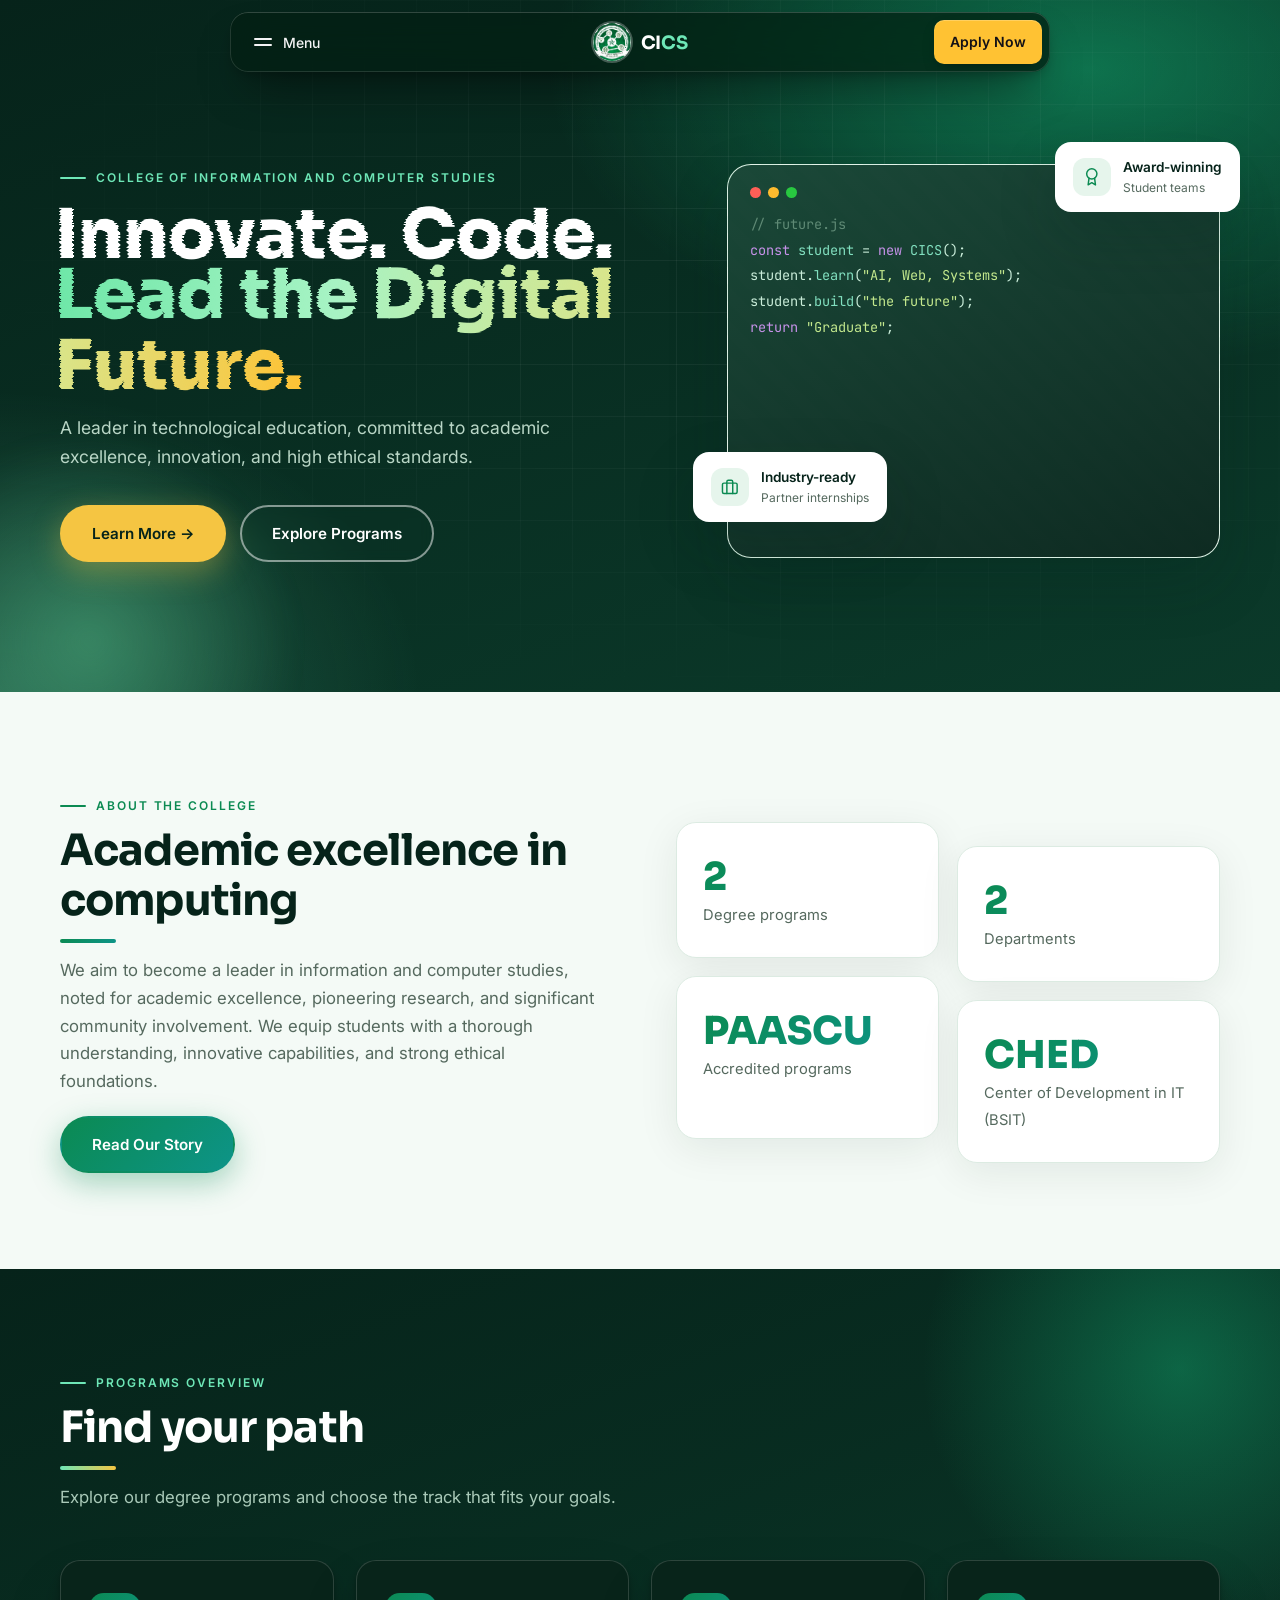
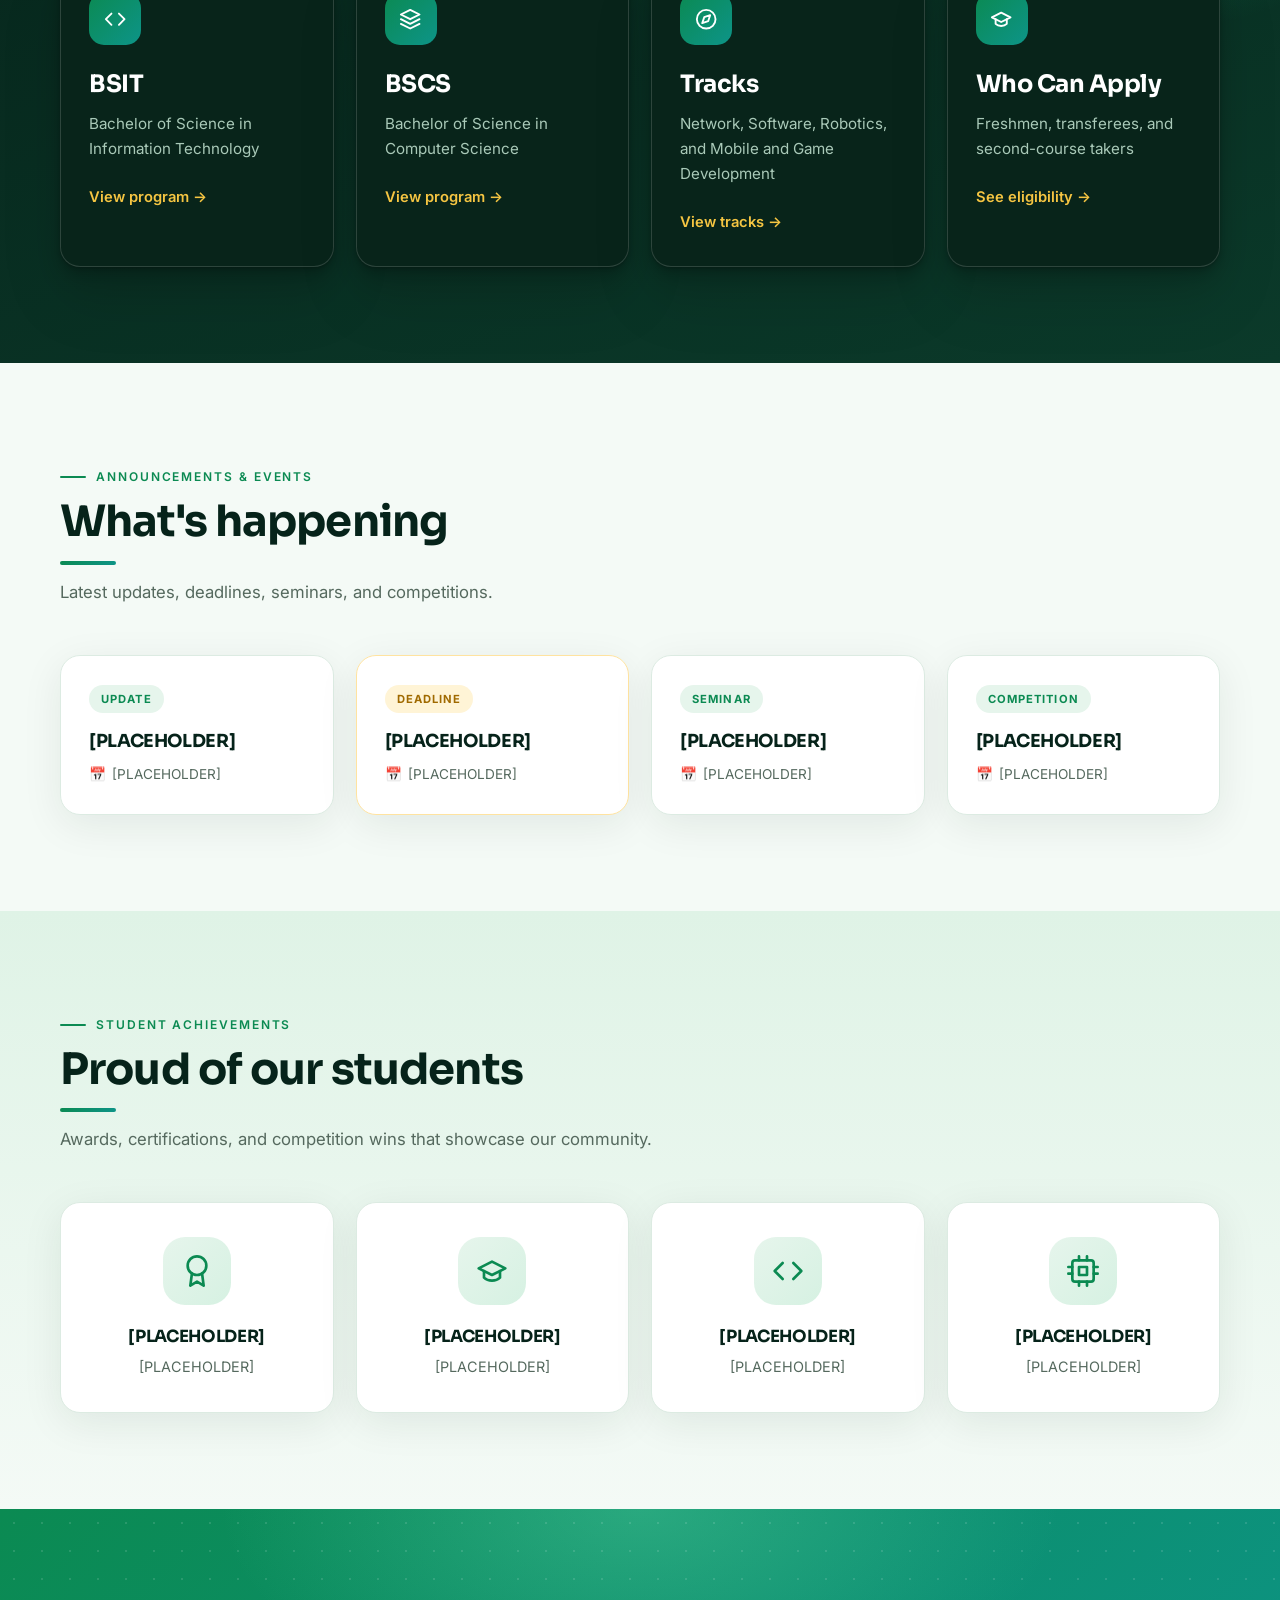
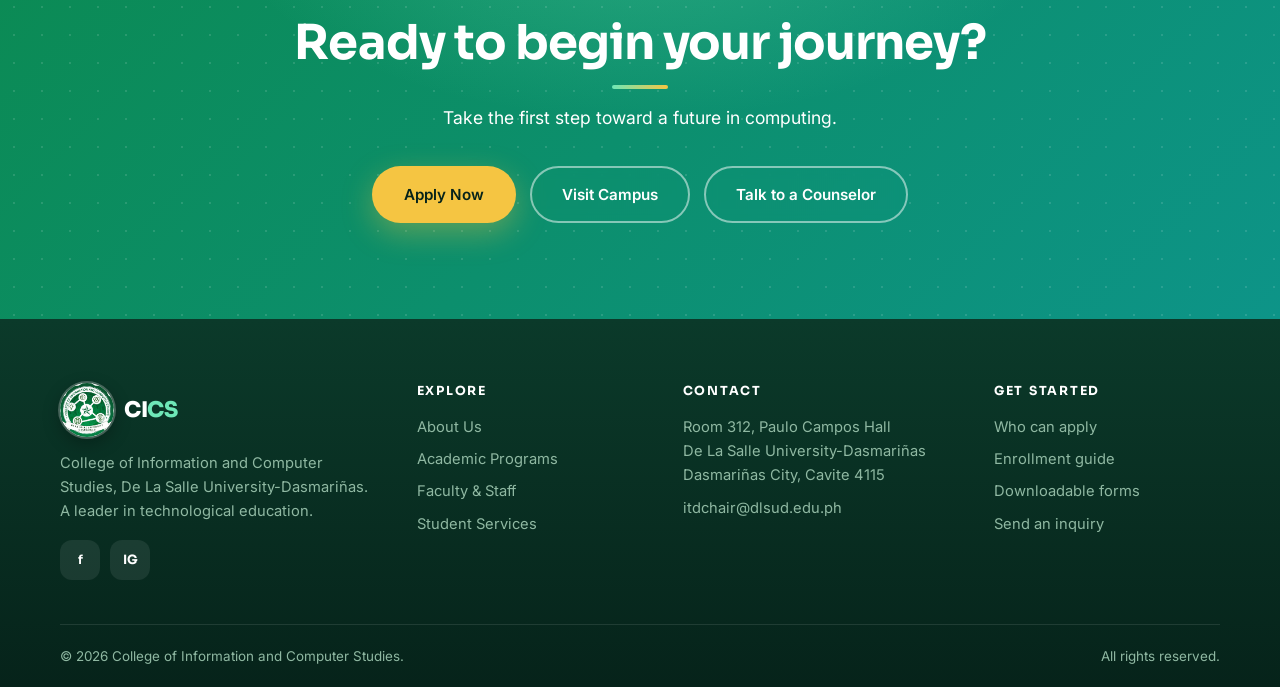
==== index.html @ 87035430 "Apply FuzzyText to Home hero headline" ====
<!DOCTYPE html>
<html lang="en">
<head>
  <meta charset="UTF-8">
  <meta name="viewport" content="width=device-width, initial-scale=1">
  <title>College of Information and Computer Studies</title>
  <link rel="stylesheet" href="styles.css">
  <link rel="stylesheet" href="polish.css">
  <link rel="icon" href="photos/logo.jpg">
  <link rel="stylesheet" href="border-glow.css">
  <link rel="stylesheet" href="cardnav.css">
</head>
<body>

<header class="cn-host">
  <div data-cardnav></div>
</header>

<!-- 1. College Banner -->
<section class="hero">
  <div class="container hero-grid">
    <div>
      <span class="eyebrow">College of Information and Computer Studies</span>
      <h1 class="fz-title" aria-label="Innovate. Code. Lead the Digital Future.">
        <span class="fz-line" id="fz1">Innovate. Code.</span>
        <span class="fz-line" id="fz2">Lead the Digital</span>
        <span class="fz-line" id="fz3">Future.</span>
      </h1>
      <p>A leader in technological education, committed to academic excellence, innovation, and high ethical standards.</p>
      <div class="hero-actions"><a href="#about" class="btn btn-primary">Learn More →</a><a href="programs.html" class="btn btn-outline">Explore Programs</a></div>
    </div>
    <div class="hero-visual">
      <div class="hero-img" role="img" aria-label="Featured college image">
        <div class="code-window">
          <div class="dots"><b></b><b></b><b></b></div>
          <div><span class="c">// future.js</span></div>
          <div><span class="k">const</span> <span class="f">student</span> = <span class="k">new</span> <span class="f">CICS</span>();</div>
          <div>student.<span class="f">learn</span>(<span class="s">"AI, Web, Systems"</span>);</div>
          <div>student.<span class="f">build</span>(<span class="s">"the future"</span>);</div>
          <div><span class="k">return</span> <span class="s">"Graduate"</span>;</div>
        </div>
      </div>
      <div class="float b"><div class="ic"><svg class="i" viewBox="0 0 24 24" aria-hidden="true"><circle cx="12" cy="8" r="7"/><polyline points="8.21 13.89 7 23 12 20 17 23 15.79 13.88"/></svg></div><div>Award-winning<small>Student teams</small></div></div>
      <div class="float a"><div class="ic"><svg class="i" viewBox="0 0 24 24" aria-hidden="true"><rect x="2" y="7" width="20" height="14" rx="2"/><path d="M16 21V5a2 2 0 0 0-2-2h-4a2 2 0 0 0-2 2v16"/></svg></div><div>Industry-ready<small>Partner internships</small></div></div>
    </div>
  </div>
</section>

<!-- 2. About the College -->
<section id="about">
  <div class="container about-grid">
    <div>
      <span class="eyebrow">About the College</span>
      <h2>Academic excellence in computing</h2>
      <p class="lead" style="margin-bottom:20px">We aim to become a leader in information and computer studies, noted for academic excellence, pioneering research, and significant community involvement. We equip students with a thorough understanding, innovative capabilities, and strong ethical foundations.</p>
      <a href="about.html" class="btn btn-blue">Read Our Story</a>
    </div>
    <div class="stats">
      <div class="stat"><b>2</b><span>Degree programs</span></div>
      <div class="stat"><b>2</b><span>Departments</span></div>
      <div class="stat"><b>PAASCU</b><span>Accredited programs</span></div>
      <div class="stat"><b>CHED</b><span>Center of Development in IT (BSIT)</span></div>
    </div>
  </div>
</section>

<!-- 3. Programs Overview -->
<section class="programs">
  <div class="container">
    <span class="eyebrow">Programs Overview</span>
    <h2>Find your path</h2>
    <p class="lead">Explore our degree programs and choose the track that fits your goals.</p>
    <div class="prog-grid">
      <div class="prog-card" data-border-glow data-border-glow-options='{"glowColor":"145 75 62","backgroundColor":"#08241a","borderRadius":20,"glowRadius":30,"glowIntensity":1,"coneSpread":25,"colors":["#1fb26b","#6ee7a8","#ffc233"]}'><a class="prog" href="programs.html#bsit"><div class="ic"><svg class="i" viewBox="0 0 24 24" aria-hidden="true"><polyline points="16 18 22 12 16 6"/><polyline points="8 6 2 12 8 18"/></svg></div><h3>BSIT</h3><p>Bachelor of Science in Information Technology</p><span class="more">View program →</span></a></div>
      <div class="prog-card" data-border-glow data-border-glow-options='{"glowColor":"145 75 62","backgroundColor":"#08241a","borderRadius":20,"glowRadius":30,"glowIntensity":1,"coneSpread":25,"colors":["#1fb26b","#6ee7a8","#ffc233"]}'><a class="prog" href="programs.html#bscs"><div class="ic"><svg class="i" viewBox="0 0 24 24" aria-hidden="true"><polygon points="12 2 2 7 12 12 22 7 12 2"/><polyline points="2 17 12 22 22 17"/><polyline points="2 12 12 17 22 12"/></svg></div><h3>BSCS</h3><p>Bachelor of Science in Computer Science</p><span class="more">View program →</span></a></div>
      <div class="prog-card" data-border-glow data-border-glow-options='{"glowColor":"145 75 62","backgroundColor":"#08241a","borderRadius":20,"glowRadius":30,"glowIntensity":1,"coneSpread":25,"colors":["#1fb26b","#6ee7a8","#ffc233"]}'><a class="prog" href="programs.html#tracks"><div class="ic"><svg class="i" viewBox="0 0 24 24" aria-hidden="true"><circle cx="12" cy="12" r="10"/><polygon points="16.24 7.76 14.12 14.12 7.76 16.24 9.88 9.88 16.24 7.76"/></svg></div><h3>Tracks</h3><p>Network, Software, Robotics, and Mobile and Game Development</p><span class="more">View tracks →</span></a></div>
      <div class="prog-card" data-border-glow data-border-glow-options='{"glowColor":"145 75 62","backgroundColor":"#08241a","borderRadius":20,"glowRadius":30,"glowIntensity":1,"coneSpread":25,"colors":["#1fb26b","#6ee7a8","#ffc233"]}'><a class="prog" href="programs.html#eligibility"><div class="ic"><svg class="i" viewBox="0 0 24 24" aria-hidden="true"><path d="M22 10 12 5 2 10l10 5 10-5z"/><path d="M6 12v5c3 3 9 3 12 0v-5"/></svg></div><h3>Who Can Apply</h3><p>Freshmen, transferees, and second-course takers</p><span class="more">See eligibility →</span></a></div>
    </div>
  </div>
</section>

<!-- 4. Announcements & Events -->
<section>
  <div class="container">
    <span class="eyebrow">Announcements &amp; Events</span>
    <h2>What's happening</h2>
    <p class="lead">Latest updates, deadlines, seminars, and competitions.</p>
    <div class="ann-grid">
      <article class="card"><span class="tag">Update</span><h3>[PLACEHOLDER]</h3><time>[PLACEHOLDER]</time></article>
      <article class="card deadline"><span class="tag">Deadline</span><h3>[PLACEHOLDER]</h3><time>[PLACEHOLDER]</time></article>
      <article class="card"><span class="tag">Seminar</span><h3>[PLACEHOLDER]</h3><time>[PLACEHOLDER]</time></article>
      <article class="card"><span class="tag">Competition</span><h3>[PLACEHOLDER]</h3><time>[PLACEHOLDER]</time></article>
    </div>
  </div>
</section>

<!-- 5. Student Achievements -->
<section class="ach">
  <div class="container">
    <span class="eyebrow">Student Achievements</span>
    <h2>Proud of our students</h2>
    <p class="lead">Awards, certifications, and competition wins that showcase our community.</p>
    <div class="ach-grid">
      <div class="ach-item"><div class="icon"><svg class="i" viewBox="0 0 24 24" aria-hidden="true"><circle cx="12" cy="8" r="7"/><polyline points="8.21 13.89 7 23 12 20 17 23 15.79 13.88"/></svg></div><h3>[PLACEHOLDER]</h3><p>[PLACEHOLDER]</p></div>
      <div class="ach-item"><div class="icon"><svg class="i" viewBox="0 0 24 24" aria-hidden="true"><path d="M22 10 12 5 2 10l10 5 10-5z"/><path d="M6 12v5c3 3 9 3 12 0v-5"/></svg></div><h3>[PLACEHOLDER]</h3><p>[PLACEHOLDER]</p></div>
      <div class="ach-item"><div class="icon"><svg class="i" viewBox="0 0 24 24" aria-hidden="true"><polyline points="16 18 22 12 16 6"/><polyline points="8 6 2 12 8 18"/></svg></div><h3>[PLACEHOLDER]</h3><p>[PLACEHOLDER]</p></div>
      <div class="ach-item"><div class="icon"><svg class="i" viewBox="0 0 24 24" aria-hidden="true"><rect x="4" y="4" width="16" height="16" rx="2"/><rect x="9" y="9" width="6" height="6"/><path d="M9 1v3M15 1v3M9 20v3M15 20v3M20 9h3M20 14h3M1 9h3M1 14h3"/></svg></div><h3>[PLACEHOLDER]</h3><p>[PLACEHOLDER]</p></div>
    </div>
  </div>
</section>

<!-- 6. Call-to-Action -->
<section class="cta">
  <div class="container">
    <h2>Ready to begin your journey?</h2>
    <p>Take the first step toward a future in computing.</p>
    <div class="cta-btns">
      <a href="#" class="btn btn-primary">Apply Now</a>
      <a href="contact.html#map" class="btn btn-outline">Visit Campus</a>
      <a href="contact.html#inquiry" class="btn btn-outline">Talk to a Counselor</a>
    </div>
  </div>
</section>

<footer class="foot">
  <div class="container">
    <div class="foot-grid">
      <div>
        <a href="index.html" class="logo"><i class="logo-mark"><img src="photos/logo.jpg" alt="CICS seal, De La Salle University-Dasmariñas"></i><div>CI<span>CS</span></div></a>
        <p>College of Information and Computer Studies, De La Salle University-Dasmariñas. A leader in technological education.</p>
        <div class="foot-social">
          <a href="https://www.facebook.com/DLSUD.CICSSG" target="_blank" rel="noopener" aria-label="Facebook">f</a>
          <a href="https://www.instagram.com/dlsud.cicssg/" target="_blank" rel="noopener" aria-label="Instagram">IG</a>
        </div>
      </div>
      <div>
        <h4>Explore</h4>
        <ul>
          <li><a href="about.html">About Us</a></li>
          <li><a href="programs.html">Academic Programs</a></li>
          <li><a href="faculty.html">Faculty &amp; Staff</a></li>
          <li><a href="services.html">Student Services</a></li>
        </ul>
      </div>
      <div>
        <h4>Contact</h4>
        <ul>
          <li>Room 312, Paulo Campos Hall<br>De La Salle University-Dasmariñas<br>Dasmariñas City, Cavite 4115</li>
          <li><a href="mailto:itdchair@dlsud.edu.ph">itdchair@dlsud.edu.ph</a></li>
        </ul>
      </div>
      <div>
        <h4>Get started</h4>
        <ul>
          <li><a href="programs.html#eligibility">Who can apply</a></li>
          <li><a href="services.html#enrollment">Enrollment guide</a></li>
          <li><a href="services.html#forms">Downloadable forms</a></li>
          <li><a href="contact.html#inquiry">Send an inquiry</a></li>
        </ul>
      </div>
    </div>
    <div class="foot-bottom"><span>© 2026 College of Information and Computer Studies.</span><span>All rights reserved.</span></div>
  </div>
</footer>

<script>
const els=document.querySelectorAll('section .container > *, .stat, .prog, .card, .ach-item');
els.forEach(e=>{if(!e.closest('.hero'))e.classList.add('reveal')});
const io=new IntersectionObserver(es=>es.forEach(e=>{if(e.isIntersecting){e.target.classList.add('in');io.unobserve(e.target)}}),{threshold:.12});
document.querySelectorAll('.reveal').forEach(e=>io.observe(e));
</script>
<script src="fuzzy-text.js"></script>
<script>
  // Hero headline: one FuzzyText canvas per line, so each line can have its own colors.
  (function () {
    var base = {
      fontSize: 'clamp(2.5rem, 5.4vw, 4.3rem)', fontWeight: 800, fontFamily: 'Sora, sans-serif',
      fuzzRange: 16, baseIntensity: 0.15, hoverIntensity: 0.5, direction: 'horizontal',
      sliceSize: 1, fps: 60, trigger: 'hover', intro: true, introDuration: 1400
    };
    FuzzyText(document.getElementById('fz1'), 'Innovate. Code.', Object.assign({}, base, { color: '#ffffff' }));
    FuzzyText(document.getElementById('fz2'), 'Lead the Digital', Object.assign({}, base, { gradient: ['#6ee7a8', '#a7f3c4', '#d9e58a'] }));
    FuzzyText(document.getElementById('fz3'), 'Future.', Object.assign({}, base, { gradient: ['#d9e58a', '#ffc233'] }));
  })();
</script>
<script src="border-glow.js"></script>
<script src="cardnav.js"></script>
<script src="polish.js"></script>
</body>
</html>
---- styles.css ----
@import url("https://fonts.googleapis.com/css2?family=Sora:wght@500;600;700;800&family=Inter:wght@400;500;600&family=JetBrains+Mono:wght@400;500&display=swap");

:root {
  --navy: #06231a;
  --navy-2: #0b3a2a;
  --blue: #0b8a52;      /* primary green (kept variable names so page CSS still works) */
  --violet: #0d9488;    /* teal-green for gradients */
  --cyan: #6ee7b7;      /* mint accent */
  --gold: #f5c542;      /* Lasallian gold accent */
  --bg: #f4faf6;
  --card: #ffffff;
  --text: #12261c;
  --muted: #55695e;
  --line: #dcebe2;
  --tint: #e6f5ec;
  --tint-2: #f0f9f3;
  --radius: 20px;
  --shadow: 0 10px 40px rgba(6, 35, 26, .08);
  --shadow-lg: 0 24px 60px rgba(6, 35, 26, .18);
  --grad: linear-gradient(135deg, var(--blue), var(--violet));
}
* { box-sizing: border-box; margin: 0; padding: 0; }
html { scroll-behavior: smooth; scroll-padding-top: 130px; }
body { font-family: "Inter", system-ui, sans-serif; color: var(--text); background: var(--bg); line-height: 1.65; -webkit-font-smoothing: antialiased; }
h1, h2, h3, .logo { font-family: "Sora", sans-serif; letter-spacing: -.02em; }
a { color: inherit; text-decoration: none; }
img { max-width: 100%; display: block; }
.container { width: min(1160px, 100% - 40px); margin-inline: auto; }
section { padding: 96px 0; position: relative; }
::selection { background: var(--cyan); color: var(--navy); }

.eyebrow { display: inline-flex; align-items: center; gap: 10px; text-transform: uppercase; letter-spacing: .16em; font-size: .75rem; font-weight: 600; color: var(--blue); }
.eyebrow::before { content: ""; width: 26px; height: 2px; background: currentColor; border-radius: 2px; }
h2 { font-size: clamp(1.9rem, 3.4vw, 2.7rem); line-height: 1.15; color: var(--navy); margin: 10px 0 14px; }
.lead { color: var(--muted); max-width: 640px; font-size: 1.05rem; margin-bottom: 48px; }

/* Buttons */
.btn { display: inline-flex; align-items: center; gap: 8px; padding: 14px 30px; border-radius: 999px; font-weight: 600; font-size: .95rem; border: 2px solid transparent; transition: transform .2s, box-shadow .2s, background .2s; cursor: pointer; font-family: inherit; }
.btn:hover { transform: translateY(-3px); }
.btn-primary { background: var(--gold); color: var(--navy); box-shadow: 0 10px 30px rgba(245, 197, 66, .35); }
.btn-primary:hover { box-shadow: 0 14px 36px rgba(245, 197, 66, .55); }
.btn-outline { border-color: rgba(255,255,255,.5); color: #fff; backdrop-filter: blur(6px); }
.btn-outline:hover { background: rgba(255,255,255,.14); border-color: #fff; }
.btn-blue { background: var(--grad); color: #fff; box-shadow: 0 10px 30px rgba(11, 138, 82, .35); }

/* Header */
header { position: sticky; top: 0; z-index: 50; background: rgba(6, 35, 26, .78); backdrop-filter: blur(14px); border-bottom: 1px solid rgba(255,255,255,.08); color: #fff; transition: background .3s, box-shadow .3s; }
header.stuck { background: rgba(6, 35, 26, .95); box-shadow: 0 8px 30px rgba(0,0,0,.25); }
.nav { display: flex; align-items: center; justify-content: space-between; height: 72px; }
.logo { font-weight: 800; font-size: 1.35rem; display: flex; align-items: center; gap: 10px; }
.logo i { width: 34px; height: 34px; border-radius: 10px; background: var(--grad); display: grid; place-items: center; font-style: normal; font-size: .95rem; transition: transform .4s; }
.logo:hover i { transform: rotate(180deg); }
.logo span { color: var(--cyan); }
nav ul { display: flex; gap: 6px; list-style: none; }
nav a { font-size: .9rem; font-weight: 500; padding: 8px 14px; border-radius: 999px; color: #c6e6d3; transition: .2s; }
nav a:hover { color: #fff; background: rgba(255,255,255,.1); }
nav a.active { color: #fff; background: rgba(255,255,255,.16); }
.menu-btn { display: none; background: none; border: 0; color: #fff; font-size: 1.6rem; cursor: pointer; }

/* Scroll progress + back to top + toast */
#progress { position: fixed; top: 0; left: 0; right: 0; height: 3px; z-index: 100; background: linear-gradient(90deg, var(--cyan), var(--gold)); transform-origin: left; transform: scaleX(0); }
#toTop { position: fixed; right: 22px; bottom: 22px; z-index: 60; width: 48px; height: 48px; border-radius: 50%; border: 0; background: var(--grad); color: #fff; font-size: 1.2rem; cursor: pointer; box-shadow: var(--shadow-lg); opacity: 0; transform: translateY(20px); pointer-events: none; transition: .3s; }
#toTop.show { opacity: 1; transform: none; pointer-events: auto; }
#toTop:hover { transform: translateY(-4px); }
#toast { position: fixed; left: 50%; bottom: 30px; z-index: 120; transform: translate(-50%, 30px); background: var(--navy); color: #fff; padding: 12px 22px; border-radius: 999px; font-size: .9rem; opacity: 0; transition: .3s; pointer-events: none; box-shadow: var(--shadow-lg); }
#toast.show { opacity: 1; transform: translate(-50%, 0); }

/* Canvas background in heroes */
canvas.fx { position: absolute; inset: 0; width: 100%; height: 100%; pointer-events: auto; z-index: 0; }
.hero > .container, .page-hero > .container { z-index: 1; }

/* Spotlight on cards (injected by script.js) */
.spot { position: absolute; inset: 0; border-radius: inherit; pointer-events: none; opacity: 0; transition: opacity .3s; background: radial-gradient(260px circle at var(--mx, 50%) var(--my, 50%), rgba(34, 197, 130, .18), transparent 70%); z-index: 0; }
.has-spot { position: relative; }
.has-spot:hover > .spot { opacity: 1; }

/* Hero */
.hero { background: radial-gradient(900px 500px at 85% 10%, rgba(20,184,122,.5), transparent 60%), radial-gradient(700px 500px at 0% 100%, rgba(110,231,183,.25), transparent 60%), linear-gradient(160deg, var(--navy), var(--navy-2)); color: #fff; padding: 120px 0 130px; overflow: hidden; }
.hero::before { content: ""; position: absolute; inset: 0; background-image: linear-gradient(rgba(255,255,255,.05) 1px, transparent 1px), linear-gradient(90deg, rgba(255,255,255,.05) 1px, transparent 1px); background-size: 52px 52px; mask-image: radial-gradient(ellipse at 60% 40%, #000 20%, transparent 75%); pointer-events: none; }
.hero-grid { position: relative; display: grid; grid-template-columns: 1.1fr .9fr; gap: 64px; align-items: center; }
.hero .eyebrow { color: var(--cyan); }
.hero h1 { font-size: clamp(2.4rem, 5vw, 4.1rem); line-height: 1.08; margin: 18px 0 22px; }
.hero h1 em { font-style: normal; background: linear-gradient(90deg, var(--cyan), #a7f3d0, var(--gold)); -webkit-background-clip: text; background-clip: text; color: transparent; }
.caret { display: inline-block; width: 4px; height: .9em; margin-left: 4px; background: var(--gold); vertical-align: -.08em; animation: blink 1s steps(2) infinite; }
@keyframes blink { 50% { opacity: 0; } }
.hero p { color: #b9d6c6; max-width: 520px; font-size: 1.1rem; margin-bottom: 34px; }
.hero-actions { display: flex; gap: 14px; flex-wrap: wrap; }

.hero-visual { position: relative; }
.hero-img { aspect-ratio: 4/3.2; border-radius: 24px; background: url("images/featured.jpg") center/cover, rgba(255,255,255,.06); border: 1px solid rgba(255,255,255,.18); box-shadow: var(--shadow-lg); overflow: hidden; position: relative; }
.code-window { position: absolute; inset: 0; padding: 22px; font: 400 .85rem/1.9 "JetBrains Mono", monospace; color: #c9ecd9; background: linear-gradient(160deg, rgba(11,58,42,.92), rgba(6,35,26,.96)); }
.hero-img.has-photo .code-window { display: none; }
.dots { display: flex; gap: 7px; margin-bottom: 14px; }
.dots b { width: 11px; height: 11px; border-radius: 50%; background: #ff5f57; }
.dots b:nth-child(2) { background: #febc2e; } .dots b:nth-child(3) { background: #28c840; }
.k { color: #c792ea; } .s { color: #c3e88d; } .f { color: #82e0c0; } .c { color: #5f8a75; }
.code-line { opacity: 0; animation: lineIn .5s forwards; }
@keyframes lineIn { to { opacity: 1; } }
.float { position: absolute; background: #fff; color: var(--navy); border-radius: 16px; padding: 14px 18px; box-shadow: var(--shadow-lg); display: flex; gap: 12px; align-items: center; font-size: .85rem; font-weight: 600; animation: bob 5s ease-in-out infinite; }
.float small { display: block; font-weight: 400; color: var(--muted); font-size: .75rem; }
.float .ic { width: 38px; height: 38px; border-radius: 12px; display: grid; place-items: center; background: var(--tint); font-size: 1.1rem; }
.float.a { left: -34px; bottom: 36px; }
.float.b { right: -20px; top: -22px; animation-delay: -2.5s; }
@keyframes bob { 50% { transform: translateY(-10px); } }

/* Marquee */
.marquee { background: var(--gold); color: var(--navy); overflow: hidden; padding: 14px 0; font: 700 .95rem "Sora", sans-serif; letter-spacing: .08em; text-transform: uppercase; white-space: nowrap; }
.marquee div { display: inline-flex; gap: 48px; animation: scroll 28s linear infinite; padding-left: 48px; }
.marquee:hover div { animation-play-state: paused; }
@keyframes scroll { to { transform: translateX(-50%); } }

/* About */
.about-grid { display: grid; grid-template-columns: 1fr 1fr; gap: 72px; align-items: center; }
.about-grid .lead { margin-bottom: 28px; }
.stats { display: grid; grid-template-columns: repeat(2, 1fr); gap: 18px; }
.stat { background: var(--card); padding: 30px 26px; border-radius: var(--radius); box-shadow: var(--shadow); border: 1px solid var(--line); transition: transform .25s; }
.stat:hover { transform: translateY(-6px); }
.stat:nth-child(even) { transform: translateY(24px); }
.stat:nth-child(even):hover { transform: translateY(18px); }
.stat b { display: block; font: 800 2.4rem "Sora", sans-serif; background: var(--grad); -webkit-background-clip: text; background-clip: text; color: transparent; }
.stat span { color: var(--muted); font-size: .92rem; }

/* Programs */
.programs { background: linear-gradient(160deg, var(--navy), var(--navy-2)); color: #fff; overflow: hidden; }
.programs::after { content: ""; position: absolute; width: 520px; height: 520px; right: -160px; top: -160px; background: radial-gradient(circle, rgba(20,184,122,.4), transparent 70%); pointer-events: none; }
.programs h2 { color: #fff; }
.programs .lead { color: #a9c9b8; }
.programs .eyebrow { color: var(--cyan); }
.prog-grid { position: relative; z-index: 1; display: grid; grid-template-columns: repeat(auto-fit, minmax(250px, 1fr)); gap: 22px; }
.prog { position: relative; background: rgba(255,255,255,.05); border: 1px solid rgba(255,255,255,.12); padding: 32px 28px; border-radius: var(--radius); backdrop-filter: blur(8px); transition: .3s; overflow: hidden; }
.prog::before { content: ""; position: absolute; inset: 0 0 auto 0; height: 3px; background: linear-gradient(90deg, var(--cyan), var(--gold)); transform: scaleX(0); transform-origin: left; transition: transform .35s; }
.prog:hover { background: rgba(255,255,255,.1); transform: translateY(-8px); border-color: rgba(255,255,255,.3); }
.prog:hover::before { transform: scaleX(1); }
.prog .ic { width: 52px; height: 52px; border-radius: 15px; background: var(--grad); display: grid; place-items: center; font-size: 1.4rem; margin-bottom: 20px; }
.prog h3 { font-size: 1.5rem; color: #fff; }
.prog p { color: #a9c9b8; margin: 6px 0 22px; font-size: .95rem; }
.prog .more { color: var(--gold); font-weight: 600; font-size: .92rem; }
.prog:hover .more { letter-spacing: .02em; }
.prog > *:not(.spot) { position: relative; z-index: 1; }

/* Tabs / filter chips (shared) */
.tab-list, .filters { display: flex; gap: 8px; flex-wrap: wrap; margin-bottom: 32px; }
.tab-list button, .filters button { font: 500 .9rem "Inter", sans-serif; padding: 10px 20px; border-radius: 999px; border: 1px solid var(--line); background: var(--card); color: var(--muted); cursor: pointer; transition: .2s; }
.tab-list button:hover, .filters button:hover { border-color: var(--blue); color: var(--blue); }
.tab-list button.on, .filters button.on { background: var(--grad); color: #fff; border-color: transparent; box-shadow: 0 8px 22px rgba(11,138,82,.3); }
.tab-panel { display: none; }
.tab-panel.on { display: block; animation: fadeUp .45s ease; }
@keyframes fadeUp { from { opacity: 0; transform: translateY(14px); } to { opacity: 1; transform: none; } }

/* Announcements */
.ann-grid { display: grid; grid-template-columns: repeat(auto-fit, minmax(255px, 1fr)); gap: 22px; }
.card { background: var(--card); border-radius: var(--radius); border: 1px solid var(--line); box-shadow: var(--shadow); padding: 28px; transition: .3s; position: relative; }
.card:hover { transform: translateY(-6px); box-shadow: var(--shadow-lg); }
.card.hide { display: none; }
.card .tag { display: inline-block; font-size: .7rem; font-weight: 700; text-transform: uppercase; letter-spacing: .1em; padding: 5px 12px; border-radius: 999px; background: var(--tint); color: var(--blue); }
.card h3 { margin: 16px 0 10px; color: var(--navy); font-size: 1.12rem; line-height: 1.35; }
.card time { font-size: .85rem; color: var(--muted); display: flex; align-items: center; gap: 6px; }
.card time::before { content: "📅"; font-size: .85rem; }
.card.deadline .tag { background: #fff4d6; color: #a06a00; }
.card.deadline { border-color: #ffe3a0; }

/* Achievements */
.ach { background: linear-gradient(180deg, #dff3e6, var(--bg)); }
.ach-grid { display: grid; grid-template-columns: repeat(auto-fit, minmax(235px, 1fr)); gap: 22px; }
.ach-item { background: var(--card); border-radius: var(--radius); padding: 34px 26px; text-align: center; box-shadow: var(--shadow); border: 1px solid var(--line); transition: .3s; }
.ach-item:hover { transform: translateY(-8px); }
.ach-item .icon { width: 68px; height: 68px; margin: 0 auto 18px; border-radius: 22px; background: linear-gradient(135deg, var(--tint), #d6f1e2); display: grid; place-items: center; font-size: 2rem; transition: transform .3s; }
.ach-item:hover .icon { transform: rotate(-8deg) scale(1.1); }
.ach-item h3 { color: var(--navy); font-size: 1.05rem; }
.ach-item p { color: var(--muted); font-size: .9rem; margin-top: 4px; }

/* CTA */
.cta { text-align: center; color: #fff; background: radial-gradient(600px 300px at 50% 0%, rgba(110,231,183,.3), transparent 70%), var(--grad); overflow: hidden; }
.cta::before { content: ""; position: absolute; inset: 0; background-image: radial-gradient(rgba(255,255,255,.12) 1.5px, transparent 1.5px); background-size: 28px 28px; }
.cta .container { position: relative; }
.cta h2 { color: #fff; font-size: clamp(2rem, 4vw, 3rem); }
.cta p { opacity: .9; margin-bottom: 34px; font-size: 1.1rem; }
.cta-btns { display: flex; gap: 14px; justify-content: center; flex-wrap: wrap; }

footer { background: var(--navy); color: #8fb5a0; padding: 36px 0; font-size: .88rem; }
footer .container { display: flex; justify-content: space-between; flex-wrap: wrap; gap: 12px; }

/* Scroll reveal */
.reveal { opacity: 0; transform: translateY(28px); transition: opacity .7s ease, transform .7s ease; }
.reveal.in { opacity: 1; transform: none; }
.stat.reveal.in:nth-child(even) { transform: translateY(24px); }
@media (prefers-reduced-motion: reduce) { .reveal { opacity: 1; transform: none; transition: none; } .float, .marquee div, .caret { animation: none; } html { scroll-behavior: auto; } canvas.fx { display: none; } }

@media (max-width: 900px) {
  .hero-grid, .about-grid { grid-template-columns: 1fr; gap: 48px; }
  .hero { padding: 72px 0 90px; }
  section { padding: 68px 0; }
  .float.a { left: 8px; } .float.b { right: 8px; }
  .stat:nth-child(even), .stat.reveal.in:nth-child(even) { transform: none; }
  .menu-btn { display: block; }
  nav { position: absolute; top: 72px; left: 0; right: 0; background: var(--navy); display: none; padding: 12px 20px 20px; border-bottom: 1px solid rgba(255,255,255,.1); }
  nav.open { display: block; }
  nav ul { flex-direction: column; }
  nav a { display: block; padding: 12px 14px; }
  footer .container { justify-content: center; text-align: center; }
}
---- polish.css ----
/* Shared UI polish. Loaded last on every page. */
::selection { background: var(--blue); color: #fff; }
html { scrollbar-color: var(--blue) var(--bg); scrollbar-width: thin; }
body { animation: pagein .5s ease both; }
@keyframes pagein { from { opacity: 0; } to { opacity: 1; } }

:focus-visible { outline: 3px solid var(--cyan); outline-offset: 3px; border-radius: 8px; }
.btn:focus-visible, .filters button:focus-visible { outline-offset: 4px; }

/* Scroll progress bar */
.progress { position: fixed; top: 0; left: 0; height: 3px; width: 0; z-index: 100; background: linear-gradient(90deg, var(--cyan), var(--violet), var(--gold)); box-shadow: 0 0 12px rgba(11,107,58,.7); transition: width .1s linear; }

/* Header gets a shadow and tighter height after scrolling */
header { transition: background .3s, box-shadow .3s; }
header.scrolled { background: rgba(4,23,15,.94); box-shadow: 0 10px 30px rgba(4,23,15,.35); }
nav a { position: relative; }
nav a.active::after { content: ""; position: absolute; left: 50%; bottom: 2px; width: 18px; height: 3px; transform: translateX(-50%); border-radius: 3px; background: var(--gold); }

/* Back to top */
.to-top { position: fixed; right: 22px; bottom: 22px; width: 48px; height: 48px; border: 0; border-radius: 50%; background: var(--grad); color: #fff; font-size: 1.2rem; cursor: pointer; z-index: 60; box-shadow: 0 12px 30px rgba(15,157,88,.45); opacity: 0; transform: translateY(20px); pointer-events: none; transition: .3s; }
.to-top.show { opacity: 1; transform: none; pointer-events: auto; }
.to-top:hover { transform: translateY(-4px); }

/* Animated glow blobs behind heroes */
.hero::after, .page-hero::after { content: ""; position: absolute; width: 420px; height: 420px; left: -120px; bottom: -160px; border-radius: 50%; background: radial-gradient(circle, rgba(110,231,168,.35), transparent 70%); filter: blur(10px); animation: drift 14s ease-in-out infinite alternate; pointer-events: none; }
@keyframes drift { to { transform: translate(120px, -60px) scale(1.2); } }
.hero > .container, .page-hero > .container { z-index: 1; }

/* Section heading accent */
h2::after { content: ""; display: block; width: 56px; height: 4px; margin-top: 14px; border-radius: 4px; background: var(--grad); }
.cta h2::after, .programs h2::after { background: linear-gradient(90deg, var(--cyan), var(--gold)); }
.cta h2::after { margin-inline: auto; }

/* Placeholder boxes: striped so they read as "image goes here" */
.photo, .hero-img, .fac .pic { background-image: repeating-linear-gradient(45deg, rgba(15,157,88,.07) 0 12px, transparent 12px 24px), linear-gradient(135deg, #d6efe0, #e0f1e6); }
.photo, .fac .pic { font-weight: 600; letter-spacing: .04em; }

/* Card hover: gradient border glow */
.card, .stat, .val, .mini, .info, .step, .club, .staff, .ach-item, .dl, .soc, .tl, .mv { position: relative; }
.card::after, .mini::after, .info::after, .club::after, .val::after, .ach-item::after { content: ""; position: absolute; inset: -1px; border-radius: inherit; padding: 1.5px; background: var(--grad); opacity: 0; transition: opacity .3s; pointer-events: none; -webkit-mask: linear-gradient(#000 0 0) content-box, linear-gradient(#000 0 0); -webkit-mask-composite: xor; mask-composite: exclude; }
.card:hover::after, .mini:hover::after, .info:hover::after, .club:hover::after, .val:hover::after, .ach-item:hover::after { opacity: 1; }

/* Buttons: shine sweep */
.btn { position: relative; overflow: hidden; }
.btn::after { content: ""; position: absolute; top: 0; left: -120%; width: 60%; height: 100%; background: linear-gradient(100deg, transparent, rgba(255,255,255,.45), transparent); transform: skewX(-20deg); transition: left .6s; }
.btn:hover::after { left: 140%; }

/* Subnav: soft shadow and active link */
.subnav { box-shadow: 0 6px 20px rgba(10,46,28,.05); }
.subnav a.on { background: var(--grad); color: #fff; }

/* Richer footer */
footer.foot { background: linear-gradient(180deg, var(--navy-2), var(--navy)); color: #8fb8a2; padding: 64px 0 0; font-size: .92rem; }
footer.foot .container { display: block; }
.foot-grid { display: grid; grid-template-columns: 1.4fr 1fr 1.2fr 1fr; gap: 40px; padding-bottom: 44px; }
.foot h4 { font: 700 .78rem "Sora", sans-serif; letter-spacing: .14em; text-transform: uppercase; color: #fff; margin-bottom: 16px; }
.foot p { max-width: 320px; }
.foot ul { list-style: none; }
.foot li { margin-bottom: 8px; }
.foot a:hover { color: var(--cyan); }
.foot .logo { color: #fff; margin-bottom: 14px; }
.foot-social { display: flex; gap: 10px; margin-top: 16px; }
.foot-social a { width: 40px; height: 40px; border-radius: 12px; background: rgba(255,255,255,.08); display: grid; place-items: center; font: 700 .8rem "Sora", sans-serif; color: #fff; transition: .25s; }
.foot-social a:hover { background: var(--grad); color: #fff; transform: translateY(-3px); }
.foot-bottom { border-top: 1px solid rgba(255,255,255,.1); padding: 20px 0; display: flex; justify-content: space-between; flex-wrap: wrap; gap: 10px; font-size: .84rem; }

@media (max-width: 900px) {
  .foot-grid { grid-template-columns: 1fr 1fr; }
  .to-top { right: 14px; bottom: 14px; }
}
@media (max-width: 560px) { .foot-grid { grid-template-columns: 1fr; } }
@media (prefers-reduced-motion: reduce) { body { animation: none; } .hero::after, .page-hero::after { animation: none; } .btn::after { display: none; } }

/* Logo seal */
.logo i.logo-mark { width: 46px; height: 46px; border-radius: 50%; background: #fff; overflow: hidden; padding: 0; box-shadow: 0 0 0 2px rgba(255,255,255,.25), 0 6px 18px rgba(0,0,0,.3); transition: transform .3s; }
.logo i.logo-mark img { width: 100%; height: 100%; object-fit: cover; transform: scale(1.38); }
.logo:hover i.logo-mark { transform: rotate(-6deg) scale(1.06); }
.foot .logo i.logo-mark { width: 54px; height: 54px; }

/* Line icons (replace emojis) */
svg.i { width: 1em; height: 1em; fill: none; stroke: currentColor; stroke-width: 2; stroke-linecap: round; stroke-linejoin: round; flex: none; }
.ic, .icon, .club .top { color: #fff; }
.val .ic, .mini .ic, .ach-item .icon, .acc summary .ic, .float .ic { color: var(--blue); }
.ach-item .icon svg.i { width: 1em; height: 1em; }

/* Hero headline built from FuzzyText canvases. The canvas has transparent padding
   (fuzzRange + 20 + inset) around the text, so pull it back to keep the text aligned. */
.hero h1.fz-title { margin: 18px 0 22px; }
.fz-line { display: block; margin: 0 0 4px -41px; width: max-content; max-width: none; }
.fz-line canvas { display: block; max-width: none !important; }
@media (max-width: 900px) { .fz-line { margin-left: -41px; } }
---- border-glow.css ----
/* BorderGlow (React Bits), vanilla port. Component CSS is unchanged from the original. */
.border-glow-card {
  --edge-proximity: 0;
  --cursor-angle: 45deg;
  --edge-sensitivity: 30;
  --color-sensitivity: calc(var(--edge-sensitivity) + 20);
  --border-radius: 28px;
  --glow-padding: 40px;
  --cone-spread: 25;

  position: relative;
  border-radius: var(--border-radius);
  isolation: isolate;
  transform: translate3d(0, 0, 0.01px);
  display: grid;
  border: 1px solid rgb(255 255 255 / 15%);
  background: var(--card-bg, #120F17);
  overflow: visible;
  box-shadow:
    rgba(0, 0, 0, 0.1) 0px 1px 2px,
    rgba(0, 0, 0, 0.1) 0px 2px 4px,
    rgba(0, 0, 0, 0.1) 0px 4px 8px,
    rgba(0, 0, 0, 0.1) 0px 8px 16px,
    rgba(0, 0, 0, 0.1) 0px 16px 32px,
    rgba(0, 0, 0, 0.1) 0px 32px 64px;
}

.border-glow-card--light {
  border-color: rgb(24 24 27 / 12%);
  box-shadow:
    rgb(24 24 27 / 4%) 0 1px 2px,
    rgb(24 24 27 / 5%) 0 8px 24px;
}

.border-glow-card--light::after,
.border-glow-card--light > .edge-light {
  mix-blend-mode: normal;
}

.border-glow-card::before,
.border-glow-card::after,
.border-glow-card > .edge-light {
  content: "";
  position: absolute;
  inset: 0;
  border-radius: inherit;
  transition: opacity 0.25s ease-out;
  z-index: -1;
}

.border-glow-card:not(:hover):not(.sweep-active)::before,
.border-glow-card:not(:hover):not(.sweep-active)::after,
.border-glow-card:not(:hover):not(.sweep-active) > .edge-light {
  opacity: 0;
  transition: opacity 0.75s ease-in-out;
}

/* colored mesh-gradient border */
.border-glow-card::before {
  border: 1px solid transparent;
  background:
    linear-gradient(var(--card-bg, #120F17) 0 100%) padding-box,
    linear-gradient(rgb(255 255 255 / 0%) 0% 100%) border-box,
    var(--gradient-one, radial-gradient(at 80% 55%, hsla(268, 100%, 76%, 1) 0px, transparent 50%)) border-box,
    var(--gradient-two, radial-gradient(at 69% 34%, hsla(349, 100%, 74%, 1) 0px, transparent 50%)) border-box,
    var(--gradient-three, radial-gradient(at 8% 6%, hsla(136, 100%, 78%, 1) 0px, transparent 50%)) border-box,
    var(--gradient-four, radial-gradient(at 41% 38%, hsla(192, 100%, 64%, 1) 0px, transparent 50%)) border-box,
    var(--gradient-five, radial-gradient(at 86% 85%, hsla(186, 100%, 74%, 1) 0px, transparent 50%)) border-box,
    var(--gradient-six, radial-gradient(at 82% 18%, hsla(52, 100%, 65%, 1) 0px, transparent 50%)) border-box,
    var(--gradient-seven, radial-gradient(at 51% 4%, hsla(12, 100%, 72%, 1) 0px, transparent 50%)) border-box,
    var(--gradient-base, linear-gradient(#c299ff 0 100%)) border-box;

  opacity: calc((var(--edge-proximity) - var(--color-sensitivity)) / (100 - var(--color-sensitivity)));

  mask-image:
    conic-gradient(
      from var(--cursor-angle) at center,
      black calc(var(--cone-spread) * 1%),
      transparent calc((var(--cone-spread) + 15) * 1%),
      transparent calc((100 - var(--cone-spread) - 15) * 1%),
      black calc((100 - var(--cone-spread)) * 1%)
    );
}

/* colored mesh-gradient background fill near edges */
.border-glow-card::after {
  border: 1px solid transparent;
  background:
    var(--gradient-one, radial-gradient(at 80% 55%, hsla(268, 100%, 76%, 1) 0px, transparent 50%)) padding-box,
    var(--gradient-two, radial-gradient(at 69% 34%, hsla(349, 100%, 74%, 1) 0px, transparent 50%)) padding-box,
    var(--gradient-three, radial-gradient(at 8% 6%, hsla(136, 100%, 78%, 1) 0px, transparent 50%)) padding-box,
    var(--gradient-four, radial-gradient(at 41% 38%, hsla(192, 100%, 64%, 1) 0px, transparent 50%)) padding-box,
    var(--gradient-five, radial-gradient(at 86% 85%, hsla(186, 100%, 74%, 1) 0px, transparent 50%)) padding-box,
    var(--gradient-six, radial-gradient(at 82% 18%, hsla(52, 100%, 65%, 1) 0px, transparent 50%)) padding-box,
    var(--gradient-seven, radial-gradient(at 51% 4%, hsla(12, 100%, 72%, 1) 0px, transparent 50%)) padding-box,
    var(--gradient-base, linear-gradient(#c299ff 0 100%)) padding-box;

  mask-image:
    linear-gradient(to bottom, black, black),
    radial-gradient(ellipse at 50% 50%, black 40%, transparent 65%),
    radial-gradient(ellipse at 66% 66%, black 5%, transparent 40%),
    radial-gradient(ellipse at 33% 33%, black 5%, transparent 40%),
    radial-gradient(ellipse at 66% 33%, black 5%, transparent 40%),
    radial-gradient(ellipse at 33% 66%, black 5%, transparent 40%),
    conic-gradient(from var(--cursor-angle) at center, transparent 5%, black 15%, black 85%, transparent 95%);

  mask-composite: subtract, add, add, add, add, add;
  opacity: calc(var(--fill-opacity, 0.5) * (var(--edge-proximity) - var(--color-sensitivity)) / (100 - var(--color-sensitivity)));
  mix-blend-mode: soft-light;
}

/* outer glow layer */
.border-glow-card > .edge-light {
  inset: calc(var(--glow-padding) * -1);
  pointer-events: none;
  z-index: 1;

  mask-image:
    conic-gradient(
      from var(--cursor-angle) at center, black 2.5%, transparent 10%, transparent 90%, black 97.5%
    );

  opacity: calc((var(--edge-proximity) - var(--edge-sensitivity)) / (100 - var(--edge-sensitivity)));
  mix-blend-mode: plus-lighter;
}

.border-glow-card > .edge-light::before {
  content: "";
  position: absolute;
  inset: var(--glow-padding);
  border-radius: inherit;
  box-shadow:
    inset 0 0 0 1px var(--glow-color, hsl(40deg 80% 80% / 100%)),
    inset 0 0 1px 0 var(--glow-color-60, hsl(40deg 80% 80% / 60%)),
    inset 0 0 3px 0 var(--glow-color-50, hsl(40deg 80% 80% / 50%)),
    inset 0 0 6px 0 var(--glow-color-40, hsl(40deg 80% 80% / 40%)),
    inset 0 0 15px 0 var(--glow-color-30, hsl(40deg 80% 80% / 30%)),
    inset 0 0 25px 2px var(--glow-color-20, hsl(40deg 80% 80% / 20%)),
    inset 0 0 50px 2px var(--glow-color-10, hsl(40deg 80% 80% / 10%)),
    0 0 1px 0 var(--glow-color-60, hsl(40deg 80% 80% / 60%)),
    0 0 3px 0 var(--glow-color-50, hsl(40deg 80% 80% / 50%)),
    0 0 6px 0 var(--glow-color-40, hsl(40deg 80% 80% / 40%)),
    0 0 15px 0 var(--glow-color-30, hsl(40deg 80% 80% / 30%)),
    0 0 25px 2px var(--glow-color-20, hsl(40deg 80% 80% / 20%)),
    0 0 50px 2px var(--glow-color-10, hsl(40deg 80% 80% / 10%));
}

.border-glow-inner {
  display: flex;
  flex-direction: column;
  position: relative;
  overflow: auto;
  z-index: 1;
}

/* ---- Site integration: program cards (Home page) ---- */
.prog-card { height: 100%; }
.prog-card .border-glow-inner, .prog-card.border-glow-card > .border-glow-inner { height: 100%; overflow: visible; }
.prog-card .prog { flex: 1; background: transparent; border: 0; backdrop-filter: none; border-radius: inherit; overflow: visible; }
.prog-card .prog::before { display: none; }
.prog-card .prog:hover { background: rgba(255,255,255,.04); transform: none; }
---- cardnav.css ----
/* CardNav (React Bits), vanilla port. Component CSS is unchanged except where noted. */
.card-nav {
  position: relative;
  width: 100%;
  max-width: var(--cn-max);
  height: var(--cn-bar);
  margin: 0 auto;
  font-size: 14px;
  line-height: 1.4;
  -webkit-tap-highlight-color: transparent;
}

.card-nav__panel {
  position: absolute;
  top: 0;
  right: 0;
  left: 0;
  z-index: 10;
  height: var(--cn-bar);
  border-radius: var(--cn-radius);
  overflow: hidden;
  background: var(--cn-panel);
  box-shadow: var(--cn-shadow);
  -webkit-backdrop-filter: var(--cn-blur);
  backdrop-filter: var(--cn-blur);
}

.card-nav__rim {
  position: absolute;
  inset: 0;
  z-index: 3;
  border-radius: inherit;
  box-shadow: inset 0 0 0 1px var(--cn-edge), inset 0 1px 0 var(--cn-highlight);
  pointer-events: none;
}

.card-nav__bar {
  position: relative;
  z-index: 2;
  display: grid;
  grid-template-columns: 1fr auto 1fr;
  align-items: center;
  height: var(--cn-bar);
  padding: 0 var(--cn-inset);
  box-sizing: border-box;
}

.card-nav__menu {
  display: inline-flex;
  align-items: center;
  gap: 10px;
  justify-self: start;
  height: calc(var(--cn-bar) - var(--cn-inset) * 2);
  padding: 0 14px 0 16px;
  border: 0;
  border-radius: calc(var(--cn-radius) - var(--cn-inset));
  background: none;
  color: var(--cn-text);
  font-family: inherit;
  font-size: inherit;
  font-weight: 500;
  cursor: pointer;
  outline: none;
  transition: background-color 0.2s ease;
}
.card-nav__menu[data-icon-only] { justify-content: center; width: calc(var(--cn-bar) - var(--cn-inset) * 2); padding: 0; }
.card-nav__menu:hover { background: var(--cn-hover); }

.card-nav__menu:focus-visible,
.card-nav__logo:focus-visible,
.card-nav__cta:focus-visible,
.card-nav__link:focus-visible { outline: 2px solid var(--cn-ring); outline-offset: 2px; }

.card-nav__burger { position: relative; width: 18px; height: 12px; }
.card-nav__line {
  position: absolute; left: 0; width: 100%; height: 1.5px; border-radius: 2px; background: currentColor;
  transition: transform 0.5s cubic-bezier(0.22, 1, 0.36, 1), top 0.5s cubic-bezier(0.22, 1, 0.36, 1);
}
.card-nav__line--top { top: 2.25px; }
.card-nav__line--bottom { top: 8.25px; }
.card-nav[data-open] .card-nav__line--top { top: 5.25px; transform: rotate(45deg); }
.card-nav[data-open] .card-nav__line--bottom { top: 5.25px; transform: rotate(-45deg); }

.card-nav__menu-label { position: relative; display: inline-grid; overflow: hidden; }
.card-nav__word { grid-area: 1 / 1; transition: transform 0.5s cubic-bezier(0.22, 1, 0.36, 1); }
.card-nav__word--close { transform: translateY(110%); }
.card-nav[data-open] .card-nav__word--open { transform: translateY(-110%); }
.card-nav[data-open] .card-nav__word--close { transform: translateY(0); }

.card-nav__logo { display: inline-flex; align-items: center; justify-self: center; height: var(--cn-logo); color: var(--cn-text); text-decoration: none; outline: none; }
.card-nav__logo img, .card-nav__logo svg { display: block; height: 100%; width: auto; }

.card-nav__cta {
  display: inline-flex; align-items: center; justify-content: center; justify-self: end;
  height: calc(var(--cn-bar) - var(--cn-inset) * 2); padding: 0 16px; border: 0;
  border-radius: calc(var(--cn-radius) - var(--cn-inset)); background: var(--cn-cta); box-shadow: var(--cn-cta-shadow);
  color: var(--cn-cta-ink); font-family: inherit; font-size: inherit; font-weight: 600; white-space: nowrap;
  text-decoration: none; cursor: pointer; outline: none; transition: filter 0.2s ease;
}
.card-nav__cta:hover { filter: var(--cn-cta-hover); }

.card-nav[data-narrow] .card-nav__bar { grid-template-columns: auto 1fr auto; }
.card-nav[data-narrow] .card-nav__logo { grid-column: 1; grid-row: 1; justify-self: start; padding-left: 14px; }
.card-nav[data-narrow] .card-nav__menu { grid-column: 3; grid-row: 1; justify-self: end; }
/* vanilla port: the bar button hides when narrow, the wide one inside the menu shows instead */
.card-nav[data-narrow] .card-nav__bar > .card-nav__cta { display: none; }
.card-nav:not([data-narrow]) .card-nav__cta-wrap { display: none; }

.card-nav__content {
  position: absolute; top: var(--cn-bar); right: 0; left: 0; display: flex; flex-direction: column;
  gap: var(--cn-gap); padding: 0 var(--cn-inset) var(--cn-inset); box-sizing: border-box; perspective: 900px;
  visibility: hidden;
}
.card-nav[data-shown] .card-nav__content { visibility: visible; }

.card-nav__cards { display: flex; gap: var(--cn-gap); }
.card-nav[data-narrow] .card-nav__cards { flex-direction: column; }

.card-nav__card {
  position: relative; display: flex; flex: 1 1 0; flex-direction: column; gap: 18px; min-width: 0;
  min-height: var(--cn-card); padding: 16px 16px 14px; border-radius: calc(var(--cn-radius) - var(--cn-inset));
  box-sizing: border-box; background: var(--cn-tile); box-shadow: var(--cn-tile-rim); color: var(--cn-text);
  transform-origin: 50% 0; will-change: transform, opacity;
}
.card-nav[data-narrow] .card-nav__card { flex: none; min-height: 0; gap: 10px; padding: 14px 14px 12px; }
.card-nav[data-narrow] .card-nav__links { flex-direction: row; flex-wrap: wrap; gap: 2px 16px; }

.card-nav__card[data-tinted] { box-shadow: inset 0 1px 0 rgba(255, 255, 255, 0.16), 0 4px 10px -4px rgba(0, 0, 0, 0.45); }
.card-nav__card-head { display: flex; flex-direction: column; gap: 4px; }
.card-nav__label { font-size: 17px; font-weight: 600; letter-spacing: -0.015em; }
.card-nav__description { margin: 0; color: var(--cn-muted); font-size: 13px; line-height: 1.45; }
.card-nav__card[data-tinted] .card-nav__description { color: inherit; opacity: 0.7; }

.card-nav__links { display: flex; flex-direction: column; gap: 2px; margin: auto 0 0; padding: 0; list-style: none; }
.card-nav__link {
  display: inline-flex; align-items: center; gap: 8px; padding: 3px 0; border: 0; border-radius: 6px; background: none;
  color: inherit; font-family: inherit; font-size: 14px; font-weight: 500; text-decoration: none; cursor: pointer;
  outline: none; opacity: 0.82; transition: opacity 0.2s ease;
}
.card-nav__link:hover { opacity: 1; }

.card-nav__arrow { position: relative; display: inline-block; flex: none; width: 14px; height: 14px; overflow: hidden; }
.card-nav__arrow-icon { position: absolute; inset: 0; width: 100%; height: 100%; transition: transform 0.45s cubic-bezier(0.22, 1, 0.36, 1); }
.card-nav__arrow-icon svg { display: block; width: 100%; height: 100%; }
.card-nav__arrow-icon--in { transform: translate(-110%, 110%); }
.card-nav__link:hover .card-nav__arrow-icon--out,
.card-nav__link:focus-visible .card-nav__arrow-icon--out { transform: translate(110%, -110%); }
.card-nav__link:hover .card-nav__arrow-icon--in,
.card-nav__link:focus-visible .card-nav__arrow-icon--in { transform: translate(0, 0); }

.card-nav__cta--wide { display: flex; width: 100%; height: 44px; }

@media (prefers-reduced-motion: reduce) {
  .card-nav__line, .card-nav__word, .card-nav__arrow-icon { transition: none; }
}

/* ---------- Site integration ---------- */
/* The header becomes a zero-height sticky host so the floating bar overlays the page. */
header.cn-host, header.cn-host.scrolled {
  position: sticky; top: 0; height: 0; overflow: visible; z-index: 80;
  background: none; border: 0; box-shadow: none; backdrop-filter: none; -webkit-backdrop-filter: none;
}
header.cn-host .card-nav { top: 12px; width: calc(100% - 24px); }

.cn-brand { display: inline-flex; align-items: center; gap: 10px; font: 800 1.15rem "Sora", sans-serif; letter-spacing: -.02em; color: #fff; }
.cn-brand em { font-style: normal; color: var(--cyan); }
.cn-seal { width: 38px; height: 38px; border-radius: 50%; background: #fff; overflow: hidden; flex: none; box-shadow: 0 0 0 2px rgba(255,255,255,.25); }
.cn-seal img { width: 100%; height: 100%; object-fit: cover; transform: scale(1.38); }
.card-nav__logo { height: 40px; }
.card-nav__logo img { height: 100%; width: 100%; }
.card-nav__link[aria-current="page"] { opacity: 1; color: var(--gold); }

/* Content now starts at the top of the page, so give heroes room under the bar. */
.hero { padding-top: 160px; }
.page-hero { padding-top: 136px; }
.subnav { top: 84px; }
.nf { min-height: 100vh; padding-top: 100px; }

@media (max-width: 900px) {
  .hero { padding-top: 130px; }
  .page-hero { padding-top: 120px; }
  .subnav { top: 84px; }
}
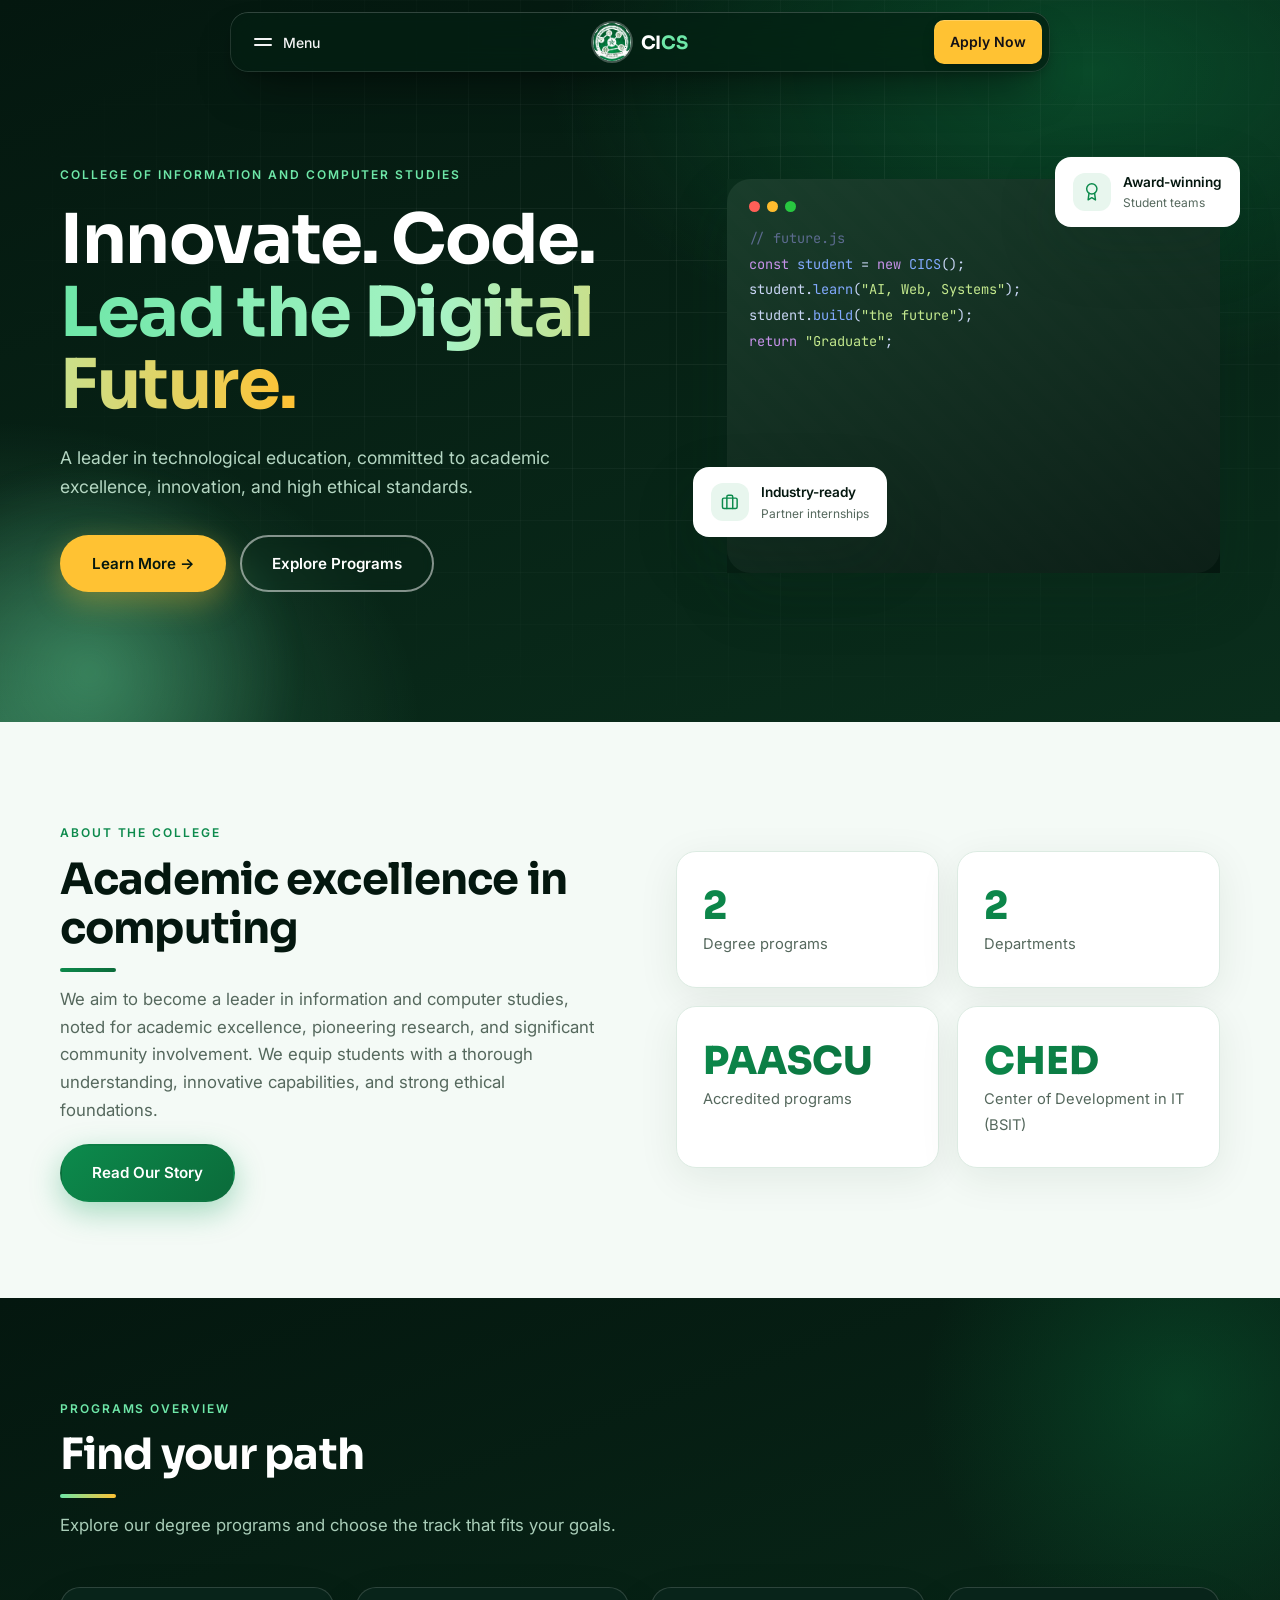
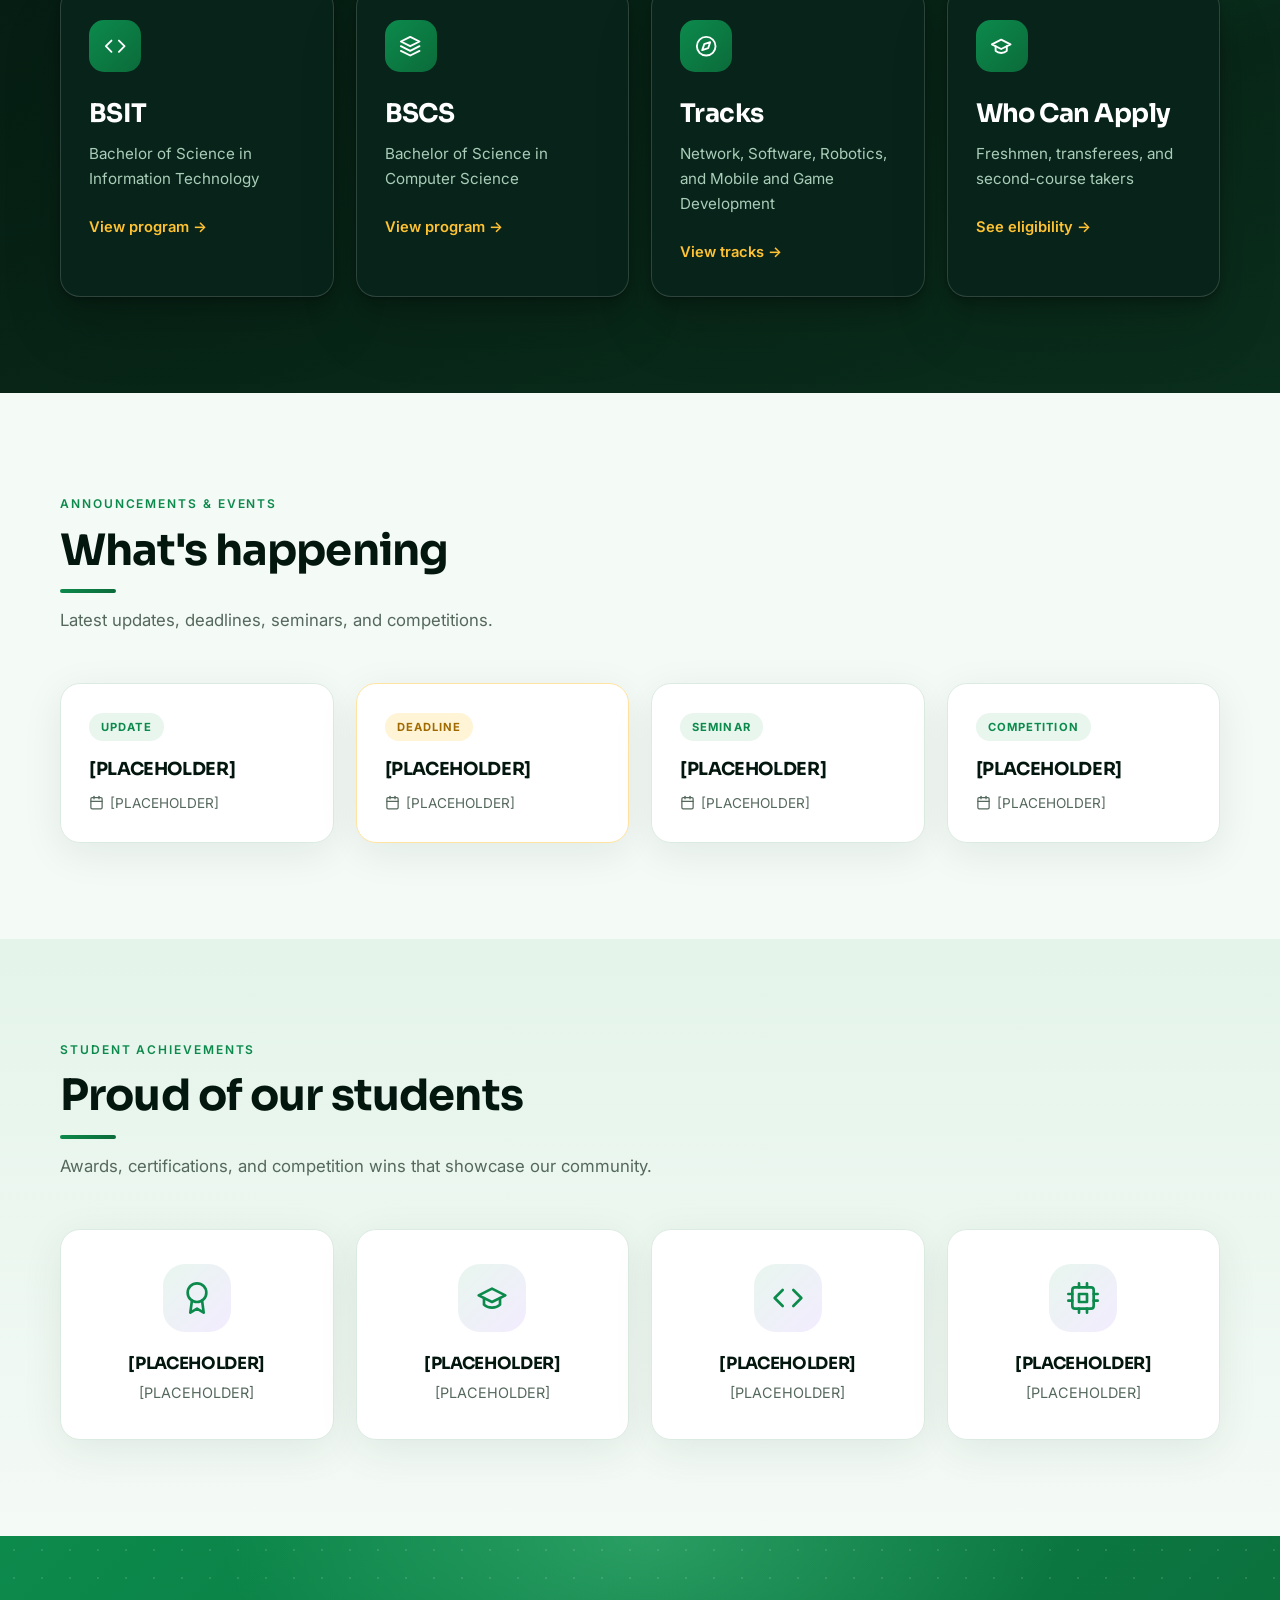
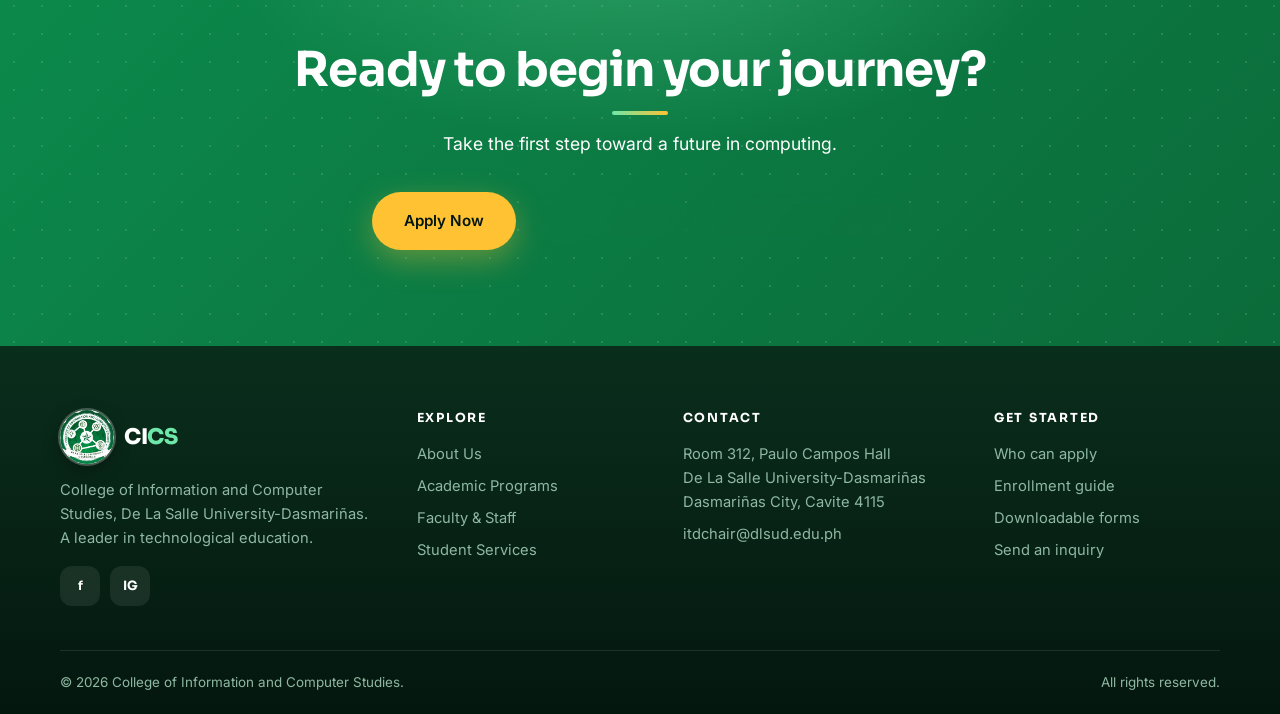
==== commit 6ecc79da: "Merge pull request #6 from lim-jereign/website-green Switch site theme to green and gold" ====
--- a/index.html
+++ b/index.html
@@ -21,11 +21,7 @@
   <div class="container hero-grid">
     <div>
       <span class="eyebrow">College of Information and Computer Studies</span>
-      <h1 class="fz-title" aria-label="Innovate. Code. Lead the Digital Future.">
-        <span class="fz-line" id="fz1">Innovate. Code.</span>
-        <span class="fz-line" id="fz2">Lead the Digital</span>
-        <span class="fz-line" id="fz3">Future.</span>
-      </h1>
+      <h1>Innovate. Code. <em>Lead the Digital Future.</em></h1>
       <p>A leader in technological education, committed to academic excellence, innovation, and high ethical standards.</p>
       <div class="hero-actions"><a href="#about" class="btn btn-primary">Learn More →</a><a href="programs.html" class="btn btn-outline">Explore Programs</a></div>
     </div>
@@ -169,20 +165,6 @@
 const io=new IntersectionObserver(es=>es.forEach(e=>{if(e.isIntersecting){e.target.classList.add('in');io.unobserve(e.target)}}),{threshold:.12});
 document.querySelectorAll('.reveal').forEach(e=>io.observe(e));
 </script>
-<script src="fuzzy-text.js"></script>
-<script>
-  // Hero headline: one FuzzyText canvas per line, so each line can have its own colors.
-  (function () {
-    var base = {
-      fontSize: 'clamp(2.5rem, 5.4vw, 4.3rem)', fontWeight: 800, fontFamily: 'Sora, sans-serif',
-      fuzzRange: 16, baseIntensity: 0.15, hoverIntensity: 0.5, direction: 'horizontal',
-      sliceSize: 1, fps: 60, trigger: 'hover', intro: true, introDuration: 1400
-    };
-    FuzzyText(document.getElementById('fz1'), 'Innovate. Code.', Object.assign({}, base, { color: '#ffffff' }));
-    FuzzyText(document.getElementById('fz2'), 'Lead the Digital', Object.assign({}, base, { gradient: ['#6ee7a8', '#a7f3c4', '#d9e58a'] }));
-    FuzzyText(document.getElementById('fz3'), 'Future.', Object.assign({}, base, { gradient: ['#d9e58a', '#ffc233'] }));
-  })();
-</script>
 <script src="border-glow.js"></script>
 <script src="cardnav.js"></script>
 <script src="polish.js"></script>
--- a/styles.css
+++ b/styles.css
@@ -1,113 +1,80 @@
 @import url("https://fonts.googleapis.com/css2?family=Sora:wght@500;600;700;800&family=Inter:wght@400;500;600&family=JetBrains+Mono:wght@400;500&display=swap");
 
 :root {
-  --navy: #06231a;
-  --navy-2: #0b3a2a;
-  --blue: #0b8a52;      /* primary green (kept variable names so page CSS still works) */
-  --violet: #0d9488;    /* teal-green for gradients */
-  --cyan: #6ee7b7;      /* mint accent */
-  --gold: #f5c542;      /* Lasallian gold accent */
+  --navy: #04170f;
+  --navy-2: #0a2e1c;
+  --blue: #0c8a4c;
+  --violet: #0b6b3a;
+  --cyan: #6ee7a8;
+  --gold: #ffc233;
   --bg: #f4faf6;
   --card: #ffffff;
   --text: #12261c;
-  --muted: #55695e;
+  --muted: #55685d;
   --line: #dcebe2;
-  --tint: #e6f5ec;
-  --tint-2: #f0f9f3;
   --radius: 20px;
-  --shadow: 0 10px 40px rgba(6, 35, 26, .08);
-  --shadow-lg: 0 24px 60px rgba(6, 35, 26, .18);
+  --shadow: 0 10px 40px rgba(10,46,28, .08);
+  --shadow-lg: 0 24px 60px rgba(10,46,28, .18);
   --grad: linear-gradient(135deg, var(--blue), var(--violet));
 }
 * { box-sizing: border-box; margin: 0; padding: 0; }
-html { scroll-behavior: smooth; scroll-padding-top: 130px; }
+html { scroll-behavior: smooth; scroll-padding-top: 80px; }
 body { font-family: "Inter", system-ui, sans-serif; color: var(--text); background: var(--bg); line-height: 1.65; -webkit-font-smoothing: antialiased; }
 h1, h2, h3, .logo { font-family: "Sora", sans-serif; letter-spacing: -.02em; }
 a { color: inherit; text-decoration: none; }
 img { max-width: 100%; display: block; }
 .container { width: min(1160px, 100% - 40px); margin-inline: auto; }
 section { padding: 96px 0; position: relative; }
-::selection { background: var(--cyan); color: var(--navy); }
 
 .eyebrow { display: inline-flex; align-items: center; gap: 10px; text-transform: uppercase; letter-spacing: .16em; font-size: .75rem; font-weight: 600; color: var(--blue); }
-.eyebrow::before { content: ""; width: 26px; height: 2px; background: currentColor; border-radius: 2px; }
 h2 { font-size: clamp(1.9rem, 3.4vw, 2.7rem); line-height: 1.15; color: var(--navy); margin: 10px 0 14px; }
-.lead { color: var(--muted); max-width: 640px; font-size: 1.05rem; margin-bottom: 48px; }
+.lead { color: var(--muted); max-width: 620px; font-size: 1.05rem; margin-bottom: 48px; }
 
 /* Buttons */
-.btn { display: inline-flex; align-items: center; gap: 8px; padding: 14px 30px; border-radius: 999px; font-weight: 600; font-size: .95rem; border: 2px solid transparent; transition: transform .2s, box-shadow .2s, background .2s; cursor: pointer; font-family: inherit; }
+.btn { display: inline-flex; align-items: center; gap: 8px; padding: 14px 30px; border-radius: 999px; font-weight: 600; font-size: .95rem; border: 2px solid transparent; transition: transform .2s, box-shadow .2s, background .2s; cursor: pointer; }
 .btn:hover { transform: translateY(-3px); }
-.btn-primary { background: var(--gold); color: var(--navy); box-shadow: 0 10px 30px rgba(245, 197, 66, .35); }
-.btn-primary:hover { box-shadow: 0 14px 36px rgba(245, 197, 66, .55); }
+.btn-primary { background: var(--gold); color: var(--navy); box-shadow: 0 10px 30px rgba(255, 194, 51, .35); }
+.btn-primary:hover { box-shadow: 0 14px 36px rgba(255, 194, 51, .5); }
 .btn-outline { border-color: rgba(255,255,255,.5); color: #fff; backdrop-filter: blur(6px); }
 .btn-outline:hover { background: rgba(255,255,255,.14); border-color: #fff; }
-.btn-blue { background: var(--grad); color: #fff; box-shadow: 0 10px 30px rgba(11, 138, 82, .35); }
+.btn-blue { background: var(--grad); color: #fff; box-shadow: 0 10px 30px rgba(15,157,88, .35); }
 
 /* Header */
-header { position: sticky; top: 0; z-index: 50; background: rgba(6, 35, 26, .78); backdrop-filter: blur(14px); border-bottom: 1px solid rgba(255,255,255,.08); color: #fff; transition: background .3s, box-shadow .3s; }
-header.stuck { background: rgba(6, 35, 26, .95); box-shadow: 0 8px 30px rgba(0,0,0,.25); }
+header { position: sticky; top: 0; z-index: 50; background: rgba(4,23,15, .78); backdrop-filter: blur(14px); border-bottom: 1px solid rgba(255,255,255,.08); color: #fff; }
 .nav { display: flex; align-items: center; justify-content: space-between; height: 72px; }
 .logo { font-weight: 800; font-size: 1.35rem; display: flex; align-items: center; gap: 10px; }
-.logo i { width: 34px; height: 34px; border-radius: 10px; background: var(--grad); display: grid; place-items: center; font-style: normal; font-size: .95rem; transition: transform .4s; }
-.logo:hover i { transform: rotate(180deg); }
+.logo i { width: 34px; height: 34px; border-radius: 10px; background: var(--grad); display: grid; place-items: center; font-style: normal; font-size: .95rem; }
 .logo span { color: var(--cyan); }
 nav ul { display: flex; gap: 6px; list-style: none; }
-nav a { font-size: .9rem; font-weight: 500; padding: 8px 14px; border-radius: 999px; color: #c6e6d3; transition: .2s; }
+nav a { font-size: .9rem; font-weight: 500; padding: 8px 14px; border-radius: 999px; color: #bfe0cd; transition: .2s; }
 nav a:hover { color: #fff; background: rgba(255,255,255,.1); }
-nav a.active { color: #fff; background: rgba(255,255,255,.16); }
+nav a.active { color: #fff; background: rgba(255,255,255,.14); }
 .menu-btn { display: none; background: none; border: 0; color: #fff; font-size: 1.6rem; cursor: pointer; }
 
-/* Scroll progress + back to top + toast */
-#progress { position: fixed; top: 0; left: 0; right: 0; height: 3px; z-index: 100; background: linear-gradient(90deg, var(--cyan), var(--gold)); transform-origin: left; transform: scaleX(0); }
-#toTop { position: fixed; right: 22px; bottom: 22px; z-index: 60; width: 48px; height: 48px; border-radius: 50%; border: 0; background: var(--grad); color: #fff; font-size: 1.2rem; cursor: pointer; box-shadow: var(--shadow-lg); opacity: 0; transform: translateY(20px); pointer-events: none; transition: .3s; }
-#toTop.show { opacity: 1; transform: none; pointer-events: auto; }
-#toTop:hover { transform: translateY(-4px); }
-#toast { position: fixed; left: 50%; bottom: 30px; z-index: 120; transform: translate(-50%, 30px); background: var(--navy); color: #fff; padding: 12px 22px; border-radius: 999px; font-size: .9rem; opacity: 0; transition: .3s; pointer-events: none; box-shadow: var(--shadow-lg); }
-#toast.show { opacity: 1; transform: translate(-50%, 0); }
-
-/* Canvas background in heroes */
-canvas.fx { position: absolute; inset: 0; width: 100%; height: 100%; pointer-events: auto; z-index: 0; }
-.hero > .container, .page-hero > .container { z-index: 1; }
-
-/* Spotlight on cards (injected by script.js) */
-.spot { position: absolute; inset: 0; border-radius: inherit; pointer-events: none; opacity: 0; transition: opacity .3s; background: radial-gradient(260px circle at var(--mx, 50%) var(--my, 50%), rgba(34, 197, 130, .18), transparent 70%); z-index: 0; }
-.has-spot { position: relative; }
-.has-spot:hover > .spot { opacity: 1; }
-
 /* Hero */
-.hero { background: radial-gradient(900px 500px at 85% 10%, rgba(20,184,122,.5), transparent 60%), radial-gradient(700px 500px at 0% 100%, rgba(110,231,183,.25), transparent 60%), linear-gradient(160deg, var(--navy), var(--navy-2)); color: #fff; padding: 120px 0 130px; overflow: hidden; }
-.hero::before { content: ""; position: absolute; inset: 0; background-image: linear-gradient(rgba(255,255,255,.05) 1px, transparent 1px), linear-gradient(90deg, rgba(255,255,255,.05) 1px, transparent 1px); background-size: 52px 52px; mask-image: radial-gradient(ellipse at 60% 40%, #000 20%, transparent 75%); pointer-events: none; }
+.hero { background: radial-gradient(900px 500px at 85% 10%, rgba(11,107,58,.55), transparent 60%), radial-gradient(700px 500px at 0% 100%, rgba(110,231,168,.28), transparent 60%), linear-gradient(160deg, var(--navy), var(--navy-2)); color: #fff; padding: 120px 0 130px; overflow: hidden; }
+.hero::before { content: ""; position: absolute; inset: 0; background-image: linear-gradient(rgba(255,255,255,.05) 1px, transparent 1px), linear-gradient(90deg, rgba(255,255,255,.05) 1px, transparent 1px); background-size: 52px 52px; mask-image: radial-gradient(ellipse at 60% 40%, #000 20%, transparent 75%); }
 .hero-grid { position: relative; display: grid; grid-template-columns: 1.1fr .9fr; gap: 64px; align-items: center; }
 .hero .eyebrow { color: var(--cyan); }
-.hero h1 { font-size: clamp(2.4rem, 5vw, 4.1rem); line-height: 1.08; margin: 18px 0 22px; }
-.hero h1 em { font-style: normal; background: linear-gradient(90deg, var(--cyan), #a7f3d0, var(--gold)); -webkit-background-clip: text; background-clip: text; color: transparent; }
-.caret { display: inline-block; width: 4px; height: .9em; margin-left: 4px; background: var(--gold); vertical-align: -.08em; animation: blink 1s steps(2) infinite; }
-@keyframes blink { 50% { opacity: 0; } }
-.hero p { color: #b9d6c6; max-width: 520px; font-size: 1.1rem; margin-bottom: 34px; }
+.hero h1 { font-size: clamp(2.5rem, 5.4vw, 4.3rem); line-height: 1.05; margin: 18px 0 22px; }
+.hero h1 em { font-style: normal; background: linear-gradient(90deg, var(--cyan), #a7f3c4, var(--gold)); -webkit-background-clip: text; background-clip: text; color: transparent; }
+.hero p { color: #b4d6c2; max-width: 520px; font-size: 1.1rem; margin-bottom: 34px; }
 .hero-actions { display: flex; gap: 14px; flex-wrap: wrap; }
 
 .hero-visual { position: relative; }
-.hero-img { aspect-ratio: 4/3.2; border-radius: 24px; background: url("images/featured.jpg") center/cover, rgba(255,255,255,.06); border: 1px solid rgba(255,255,255,.18); box-shadow: var(--shadow-lg); overflow: hidden; position: relative; }
-.code-window { position: absolute; inset: 0; padding: 22px; font: 400 .85rem/1.9 "JetBrains Mono", monospace; color: #c9ecd9; background: linear-gradient(160deg, rgba(11,58,42,.92), rgba(6,35,26,.96)); }
-.hero-img.has-photo .code-window { display: none; }
+.hero-img { aspect-ratio: 4/3.2; border-radius: 24px; background: url("images/featured.jpg") center/cover, rgba(255,255,255,.06); border: 1px solid rgba(255,255,255,.18); box-shadow: var(--shadow-lg); overflow: hidden; }
+.code-window { position: absolute; inset: 0; padding: 22px; font: 400 .85rem/1.9 "JetBrains Mono", monospace; color: #c9d6f5; background: linear-gradient(160deg, rgba(10,46,28,.92), rgba(4,23,15,.96)); }
+.hero-img[style*="images"] .code-window, .hero-img.has-photo .code-window { display: none; }
 .dots { display: flex; gap: 7px; margin-bottom: 14px; }
 .dots b { width: 11px; height: 11px; border-radius: 50%; background: #ff5f57; }
 .dots b:nth-child(2) { background: #febc2e; } .dots b:nth-child(3) { background: #28c840; }
-.k { color: #c792ea; } .s { color: #c3e88d; } .f { color: #82e0c0; } .c { color: #5f8a75; }
-.code-line { opacity: 0; animation: lineIn .5s forwards; }
-@keyframes lineIn { to { opacity: 1; } }
+.k { color: #c792ea; } .s { color: #c3e88d; } .f { color: #82aaff; } .c { color: #5c6b8f; }
 .float { position: absolute; background: #fff; color: var(--navy); border-radius: 16px; padding: 14px 18px; box-shadow: var(--shadow-lg); display: flex; gap: 12px; align-items: center; font-size: .85rem; font-weight: 600; animation: bob 5s ease-in-out infinite; }
 .float small { display: block; font-weight: 400; color: var(--muted); font-size: .75rem; }
-.float .ic { width: 38px; height: 38px; border-radius: 12px; display: grid; place-items: center; background: var(--tint); font-size: 1.1rem; }
+.float .ic { width: 38px; height: 38px; border-radius: 12px; display: grid; place-items: center; background: #e8f6ee; font-size: 1.1rem; }
 .float.a { left: -34px; bottom: 36px; }
 .float.b { right: -20px; top: -22px; animation-delay: -2.5s; }
 @keyframes bob { 50% { transform: translateY(-10px); } }
-
-/* Marquee */
-.marquee { background: var(--gold); color: var(--navy); overflow: hidden; padding: 14px 0; font: 700 .95rem "Sora", sans-serif; letter-spacing: .08em; text-transform: uppercase; white-space: nowrap; }
-.marquee div { display: inline-flex; gap: 48px; animation: scroll 28s linear infinite; padding-left: 48px; }
-.marquee:hover div { animation-play-state: paused; }
-@keyframes scroll { to { transform: translateX(-50%); } }
 
 /* About */
 .about-grid { display: grid; grid-template-columns: 1fr 1fr; gap: 72px; align-items: center; }
@@ -122,76 +89,64 @@
 
 /* Programs */
 .programs { background: linear-gradient(160deg, var(--navy), var(--navy-2)); color: #fff; overflow: hidden; }
-.programs::after { content: ""; position: absolute; width: 520px; height: 520px; right: -160px; top: -160px; background: radial-gradient(circle, rgba(20,184,122,.4), transparent 70%); pointer-events: none; }
+.programs::after { content: ""; position: absolute; width: 520px; height: 520px; right: -160px; top: -160px; background: radial-gradient(circle, rgba(11,107,58,.4), transparent 70%); }
 .programs h2 { color: #fff; }
-.programs .lead { color: #a9c9b8; }
+.programs .lead { color: #a9cdb8; }
 .programs .eyebrow { color: var(--cyan); }
 .prog-grid { position: relative; z-index: 1; display: grid; grid-template-columns: repeat(auto-fit, minmax(250px, 1fr)); gap: 22px; }
 .prog { position: relative; background: rgba(255,255,255,.05); border: 1px solid rgba(255,255,255,.12); padding: 32px 28px; border-radius: var(--radius); backdrop-filter: blur(8px); transition: .3s; overflow: hidden; }
-.prog::before { content: ""; position: absolute; inset: 0 0 auto 0; height: 3px; background: linear-gradient(90deg, var(--cyan), var(--gold)); transform: scaleX(0); transform-origin: left; transition: transform .35s; }
+.prog::before { content: ""; position: absolute; inset: 0 0 auto 0; height: 3px; background: var(--grad); transform: scaleX(0); transform-origin: left; transition: transform .35s; }
 .prog:hover { background: rgba(255,255,255,.1); transform: translateY(-8px); border-color: rgba(255,255,255,.3); }
 .prog:hover::before { transform: scaleX(1); }
 .prog .ic { width: 52px; height: 52px; border-radius: 15px; background: var(--grad); display: grid; place-items: center; font-size: 1.4rem; margin-bottom: 20px; }
-.prog h3 { font-size: 1.5rem; color: #fff; }
-.prog p { color: #a9c9b8; margin: 6px 0 22px; font-size: .95rem; }
+.prog h3 { font-size: 1.6rem; color: #fff; }
+.prog p { color: #a9cdb8; margin: 6px 0 22px; font-size: .95rem; }
 .prog .more { color: var(--gold); font-weight: 600; font-size: .92rem; }
 .prog:hover .more { letter-spacing: .02em; }
-.prog > *:not(.spot) { position: relative; z-index: 1; }
-
-/* Tabs / filter chips (shared) */
-.tab-list, .filters { display: flex; gap: 8px; flex-wrap: wrap; margin-bottom: 32px; }
-.tab-list button, .filters button { font: 500 .9rem "Inter", sans-serif; padding: 10px 20px; border-radius: 999px; border: 1px solid var(--line); background: var(--card); color: var(--muted); cursor: pointer; transition: .2s; }
-.tab-list button:hover, .filters button:hover { border-color: var(--blue); color: var(--blue); }
-.tab-list button.on, .filters button.on { background: var(--grad); color: #fff; border-color: transparent; box-shadow: 0 8px 22px rgba(11,138,82,.3); }
-.tab-panel { display: none; }
-.tab-panel.on { display: block; animation: fadeUp .45s ease; }
-@keyframes fadeUp { from { opacity: 0; transform: translateY(14px); } to { opacity: 1; transform: none; } }
 
 /* Announcements */
 .ann-grid { display: grid; grid-template-columns: repeat(auto-fit, minmax(255px, 1fr)); gap: 22px; }
 .card { background: var(--card); border-radius: var(--radius); border: 1px solid var(--line); box-shadow: var(--shadow); padding: 28px; transition: .3s; position: relative; }
 .card:hover { transform: translateY(-6px); box-shadow: var(--shadow-lg); }
-.card.hide { display: none; }
-.card .tag { display: inline-block; font-size: .7rem; font-weight: 700; text-transform: uppercase; letter-spacing: .1em; padding: 5px 12px; border-radius: 999px; background: var(--tint); color: var(--blue); }
+.card .tag { display: inline-block; font-size: .7rem; font-weight: 700; text-transform: uppercase; letter-spacing: .1em; padding: 5px 12px; border-radius: 999px; background: #e8f6ee; color: var(--blue); }
 .card h3 { margin: 16px 0 10px; color: var(--navy); font-size: 1.12rem; line-height: 1.35; }
 .card time { font-size: .85rem; color: var(--muted); display: flex; align-items: center; gap: 6px; }
-.card time::before { content: "📅"; font-size: .85rem; }
+.card time::before { content: ""; width: 15px; height: 15px; background: url("data:image/svg+xml,%3Csvg xmlns='http://www.w3.org/2000/svg' viewBox='0 0 24 24' fill='none' stroke='%2355685d' stroke-width='2' stroke-linecap='round' stroke-linejoin='round'%3E%3Crect x='3' y='4' width='18' height='18' rx='2'/%3E%3Cline x1='16' y1='2' x2='16' y2='6'/%3E%3Cline x1='8' y1='2' x2='8' y2='6'/%3E%3Cline x1='3' y1='10' x2='21' y2='10'/%3E%3C/svg%3E") center/contain no-repeat; }
 .card.deadline .tag { background: #fff4d6; color: #a06a00; }
 .card.deadline { border-color: #ffe3a0; }
 
 /* Achievements */
-.ach { background: linear-gradient(180deg, #dff3e6, var(--bg)); }
+.ach { background: linear-gradient(180deg, #e4f4ea, var(--bg)); }
 .ach-grid { display: grid; grid-template-columns: repeat(auto-fit, minmax(235px, 1fr)); gap: 22px; }
 .ach-item { background: var(--card); border-radius: var(--radius); padding: 34px 26px; text-align: center; box-shadow: var(--shadow); border: 1px solid var(--line); transition: .3s; }
 .ach-item:hover { transform: translateY(-8px); }
-.ach-item .icon { width: 68px; height: 68px; margin: 0 auto 18px; border-radius: 22px; background: linear-gradient(135deg, var(--tint), #d6f1e2); display: grid; place-items: center; font-size: 2rem; transition: transform .3s; }
+.ach-item .icon { width: 68px; height: 68px; margin: 0 auto 18px; border-radius: 22px; background: linear-gradient(135deg, #e8f6ee, #f3ecff); display: grid; place-items: center; font-size: 2rem; transition: transform .3s; }
 .ach-item:hover .icon { transform: rotate(-8deg) scale(1.1); }
 .ach-item h3 { color: var(--navy); font-size: 1.05rem; }
 .ach-item p { color: var(--muted); font-size: .9rem; margin-top: 4px; }
 
 /* CTA */
-.cta { text-align: center; color: #fff; background: radial-gradient(600px 300px at 50% 0%, rgba(110,231,183,.3), transparent 70%), var(--grad); overflow: hidden; }
+.cta { text-align: center; color: #fff; background: radial-gradient(600px 300px at 50% 0%, rgba(110,231,168,.3), transparent 70%), var(--grad); overflow: hidden; }
 .cta::before { content: ""; position: absolute; inset: 0; background-image: radial-gradient(rgba(255,255,255,.12) 1.5px, transparent 1.5px); background-size: 28px 28px; }
 .cta .container { position: relative; }
 .cta h2 { color: #fff; font-size: clamp(2rem, 4vw, 3rem); }
 .cta p { opacity: .9; margin-bottom: 34px; font-size: 1.1rem; }
 .cta-btns { display: flex; gap: 14px; justify-content: center; flex-wrap: wrap; }
 
-footer { background: var(--navy); color: #8fb5a0; padding: 36px 0; font-size: .88rem; }
+footer { background: var(--navy); color: #86ab98; padding: 36px 0; font-size: .88rem; }
 footer .container { display: flex; justify-content: space-between; flex-wrap: wrap; gap: 12px; }
 
 /* Scroll reveal */
 .reveal { opacity: 0; transform: translateY(28px); transition: opacity .7s ease, transform .7s ease; }
 .reveal.in { opacity: 1; transform: none; }
-.stat.reveal.in:nth-child(even) { transform: translateY(24px); }
-@media (prefers-reduced-motion: reduce) { .reveal { opacity: 1; transform: none; transition: none; } .float, .marquee div, .caret { animation: none; } html { scroll-behavior: auto; } canvas.fx { display: none; } }
+@media (prefers-reduced-motion: reduce) { .reveal { opacity: 1; transform: none; transition: none; } .float { animation: none; } html { scroll-behavior: auto; } }
 
 @media (max-width: 900px) {
   .hero-grid, .about-grid { grid-template-columns: 1fr; gap: 48px; }
   .hero { padding: 72px 0 90px; }
   section { padding: 68px 0; }
   .float.a { left: 8px; } .float.b { right: 8px; }
-  .stat:nth-child(even), .stat.reveal.in:nth-child(even) { transform: none; }
+  .stat:nth-child(even) { transform: none; }
   .menu-btn { display: block; }
   nav { position: absolute; top: 72px; left: 0; right: 0; background: var(--navy); display: none; padding: 12px 20px 20px; border-bottom: 1px solid rgba(255,255,255,.1); }
   nav.open { display: block; }
--- a/polish.css
+++ b/polish.css
@@ -82,10 +82,3 @@
 .ic, .icon, .club .top { color: #fff; }
 .val .ic, .mini .ic, .ach-item .icon, .acc summary .ic, .float .ic { color: var(--blue); }
 .ach-item .icon svg.i { width: 1em; height: 1em; }
-
-/* Hero headline built from FuzzyText canvases. The canvas has transparent padding
-   (fuzzRange + 20 + inset) around the text, so pull it back to keep the text aligned. */
-.hero h1.fz-title { margin: 18px 0 22px; }
-.fz-line { display: block; margin: 0 0 4px -41px; width: max-content; max-width: none; }
-.fz-line canvas { display: block; max-width: none !important; }
-@media (max-width: 900px) { .fz-line { margin-left: -41px; } }
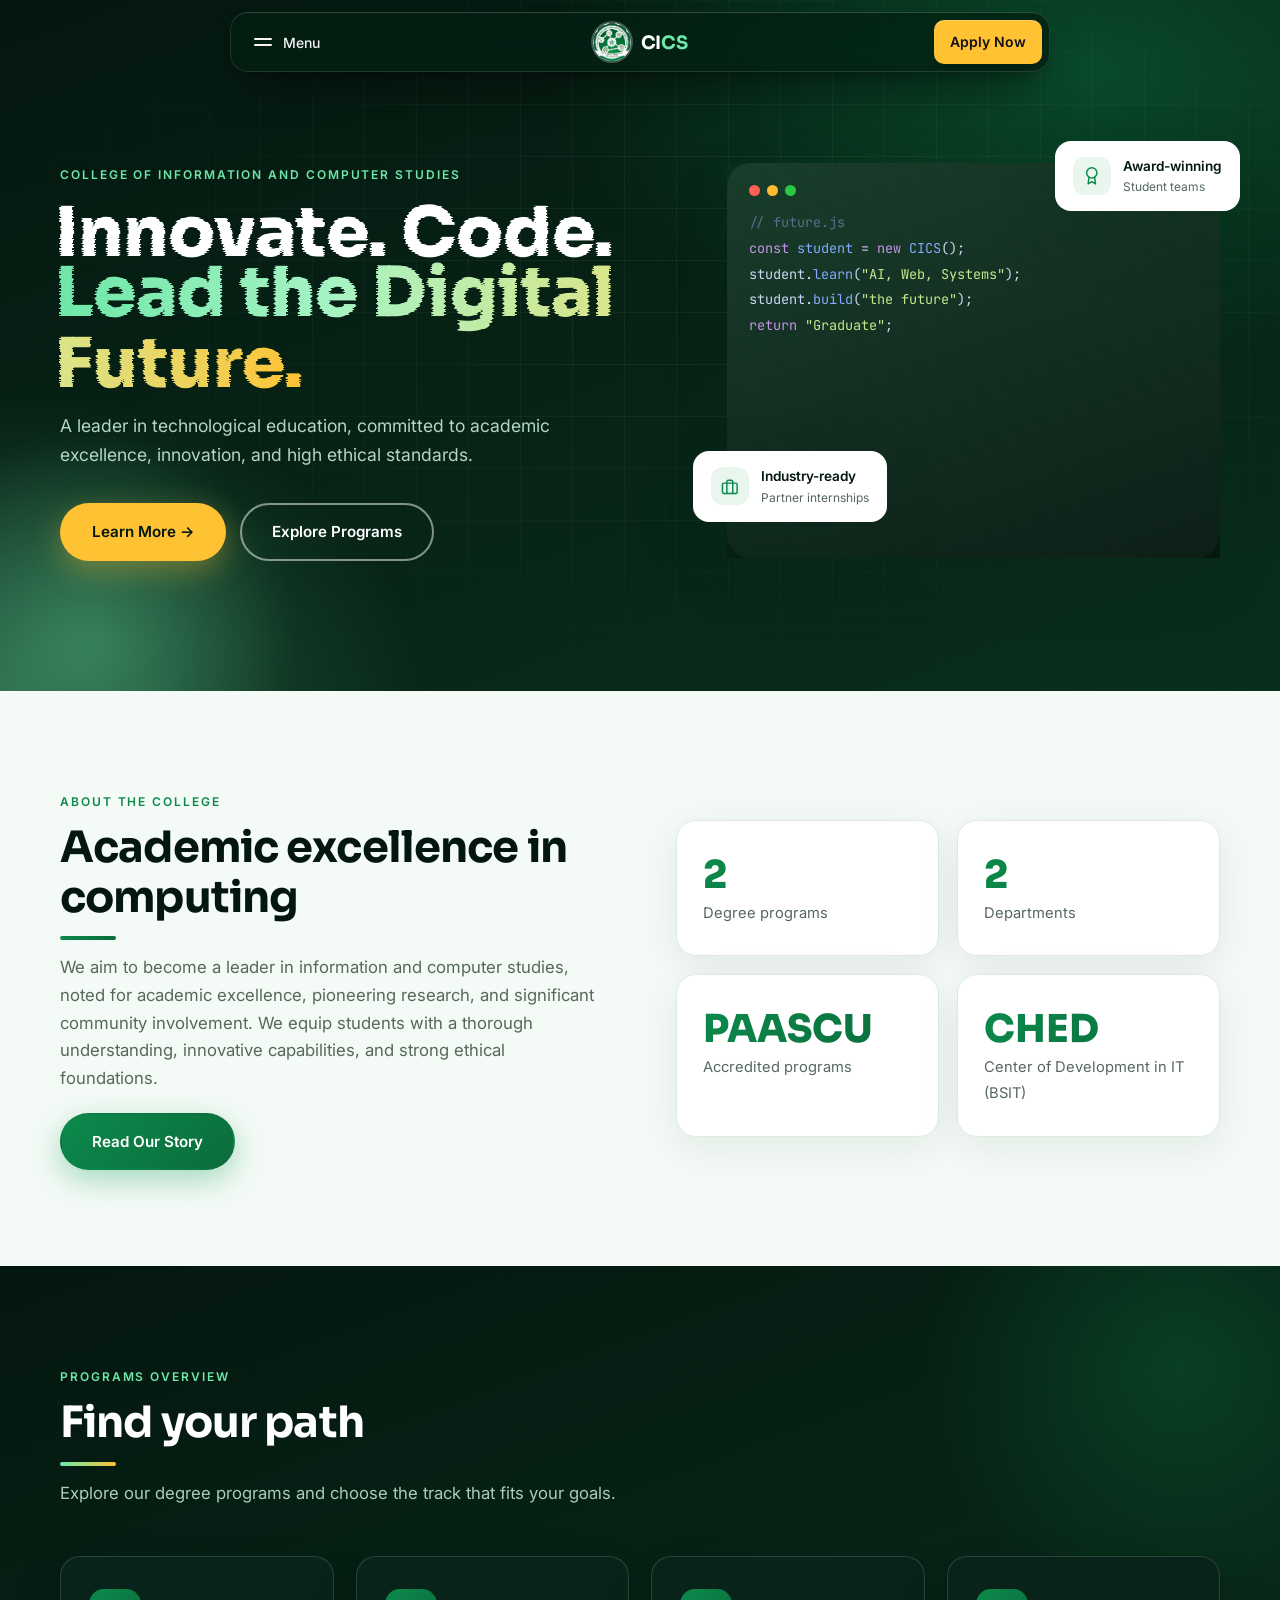
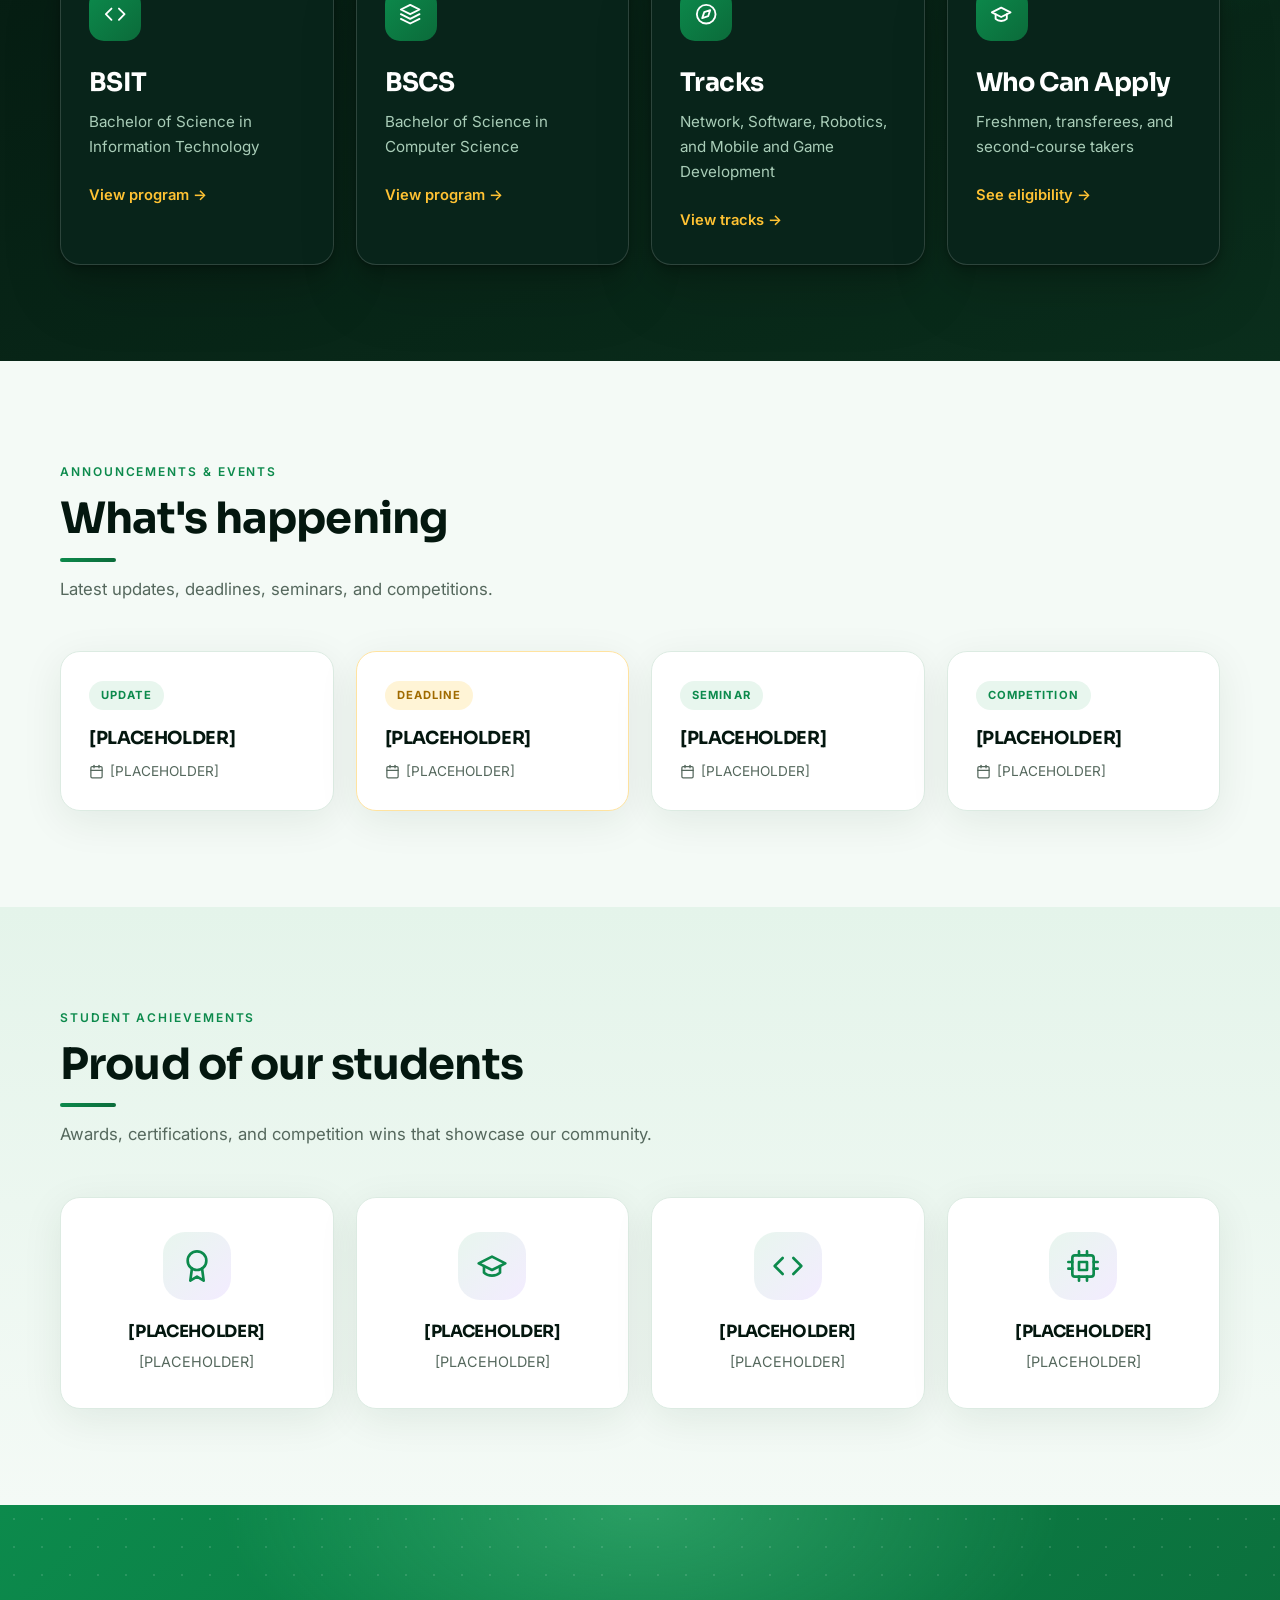
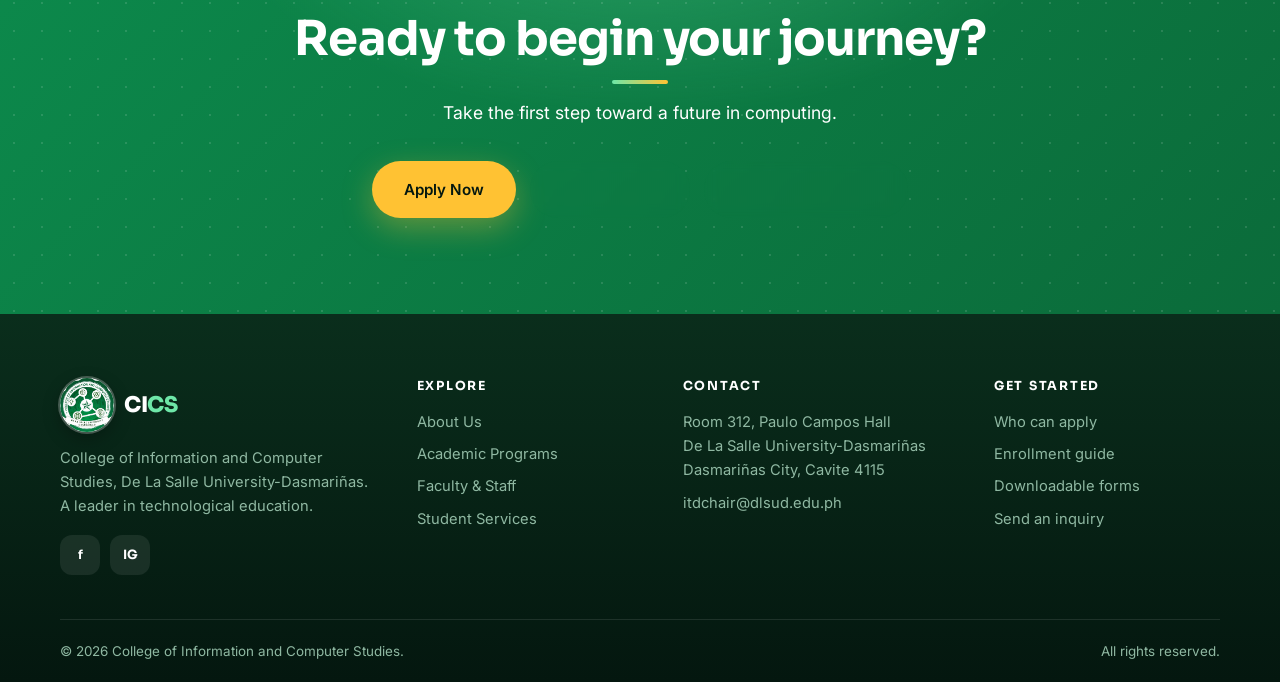
==== commit 24d1f6f8: "Merge pull request #7 from lim-jereign/website-fuzzy-hero Apply FuzzyText to Home hero headline" ====
--- a/index.html
+++ b/index.html
@@ -21,7 +21,11 @@
   <div class="container hero-grid">
     <div>
       <span class="eyebrow">College of Information and Computer Studies</span>
-      <h1>Innovate. Code. <em>Lead the Digital Future.</em></h1>
+      <h1 class="fz-title" aria-label="Innovate. Code. Lead the Digital Future.">
+        <span class="fz-line" id="fz1">Innovate. Code.</span>
+        <span class="fz-line" id="fz2">Lead the Digital</span>
+        <span class="fz-line" id="fz3">Future.</span>
+      </h1>
       <p>A leader in technological education, committed to academic excellence, innovation, and high ethical standards.</p>
       <div class="hero-actions"><a href="#about" class="btn btn-primary">Learn More →</a><a href="programs.html" class="btn btn-outline">Explore Programs</a></div>
     </div>
@@ -165,6 +169,20 @@
 const io=new IntersectionObserver(es=>es.forEach(e=>{if(e.isIntersecting){e.target.classList.add('in');io.unobserve(e.target)}}),{threshold:.12});
 document.querySelectorAll('.reveal').forEach(e=>io.observe(e));
 </script>
+<script src="fuzzy-text.js"></script>
+<script>
+  // Hero headline: one FuzzyText canvas per line, so each line can have its own colors.
+  (function () {
+    var base = {
+      fontSize: 'clamp(2.5rem, 5.4vw, 4.3rem)', fontWeight: 800, fontFamily: 'Sora, sans-serif',
+      fuzzRange: 16, baseIntensity: 0.15, hoverIntensity: 0.5, direction: 'horizontal',
+      sliceSize: 1, fps: 60, trigger: 'hover', intro: true, introDuration: 1400
+    };
+    FuzzyText(document.getElementById('fz1'), 'Innovate. Code.', Object.assign({}, base, { color: '#ffffff' }));
+    FuzzyText(document.getElementById('fz2'), 'Lead the Digital', Object.assign({}, base, { gradient: ['#6ee7a8', '#a7f3c4', '#d9e58a'] }));
+    FuzzyText(document.getElementById('fz3'), 'Future.', Object.assign({}, base, { gradient: ['#d9e58a', '#ffc233'] }));
+  })();
+</script>
 <script src="border-glow.js"></script>
 <script src="cardnav.js"></script>
 <script src="polish.js"></script>
--- a/polish.css
+++ b/polish.css
@@ -82,3 +82,10 @@
 .ic, .icon, .club .top { color: #fff; }
 .val .ic, .mini .ic, .ach-item .icon, .acc summary .ic, .float .ic { color: var(--blue); }
 .ach-item .icon svg.i { width: 1em; height: 1em; }
+
+/* Hero headline built from FuzzyText canvases. The canvas has transparent padding
+   (fuzzRange + 20 + inset) around the text, so pull it back to keep the text aligned. */
+.hero h1.fz-title { margin: 18px 0 22px; }
+.fz-line { display: block; margin: 0 0 4px -41px; width: max-content; max-width: none; }
+.fz-line canvas { display: block; max-width: none !important; }
+@media (max-width: 900px) { .fz-line { margin-left: -41px; } }
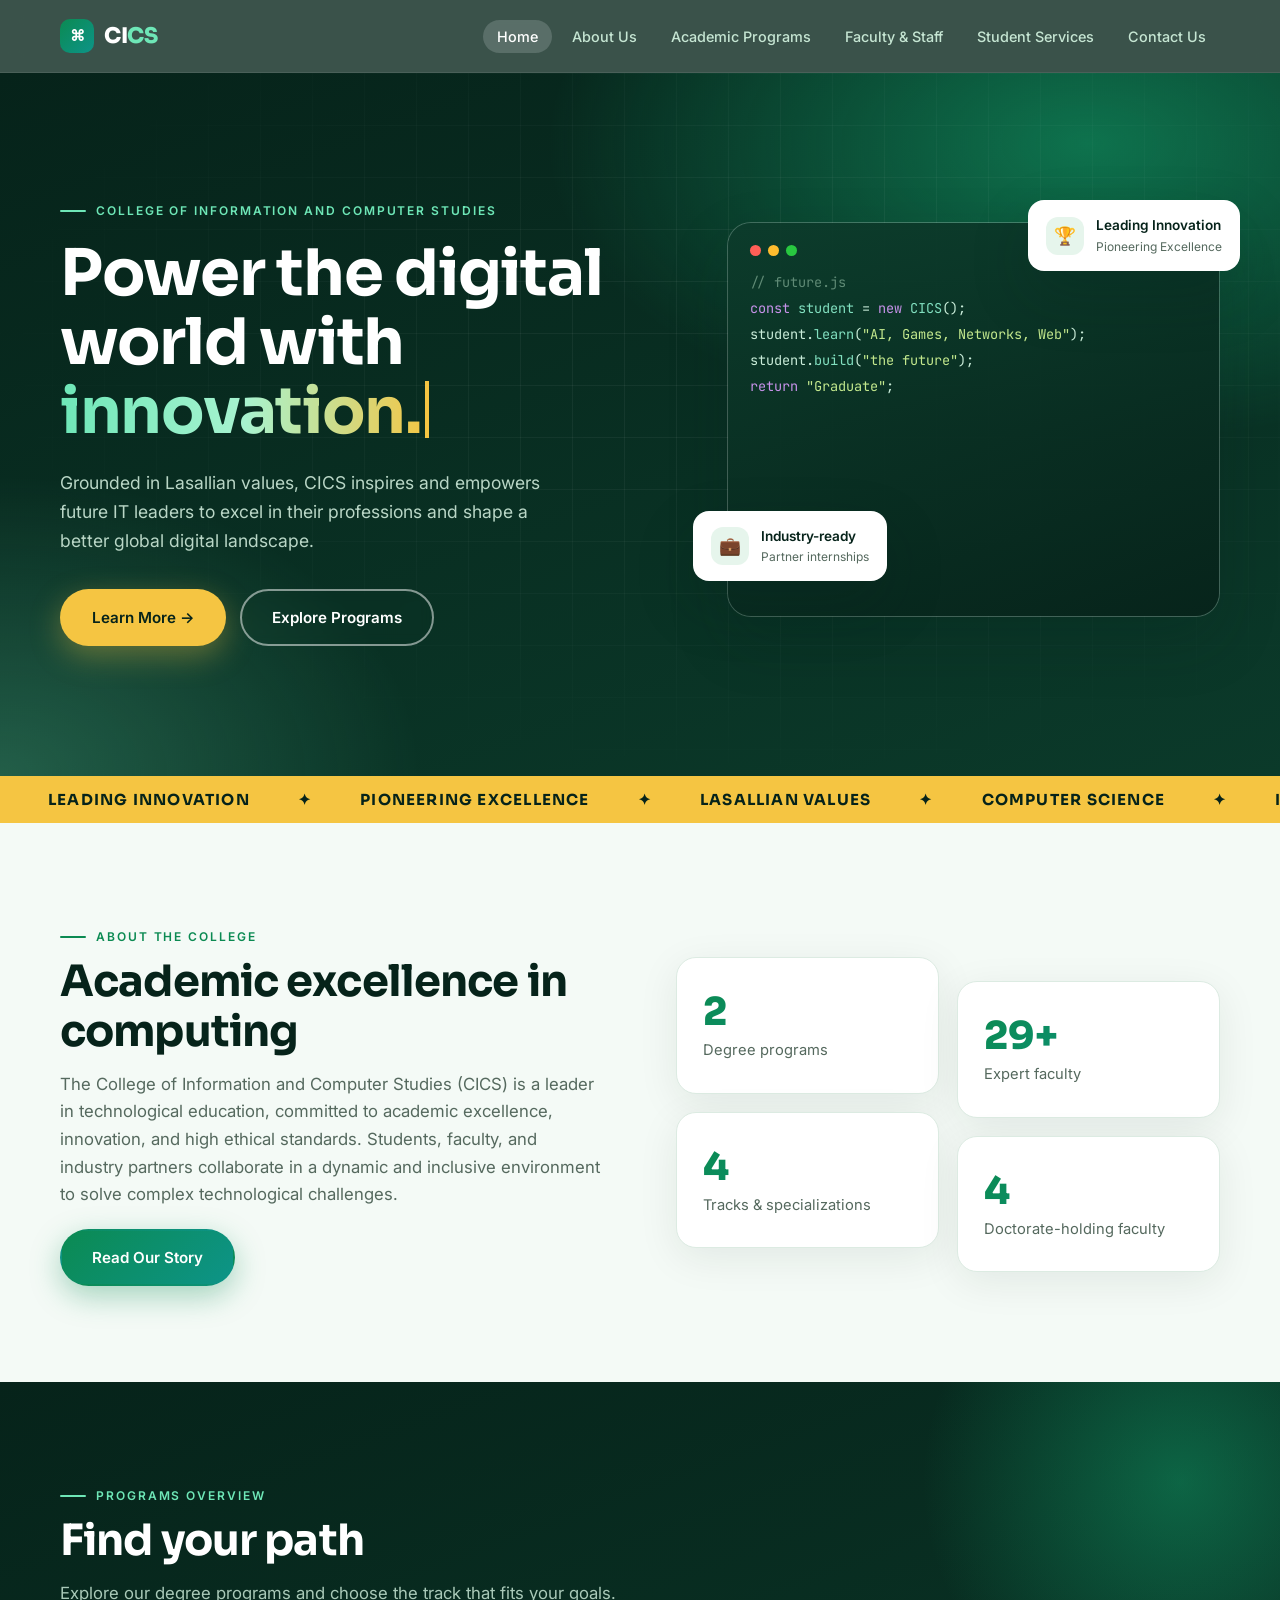
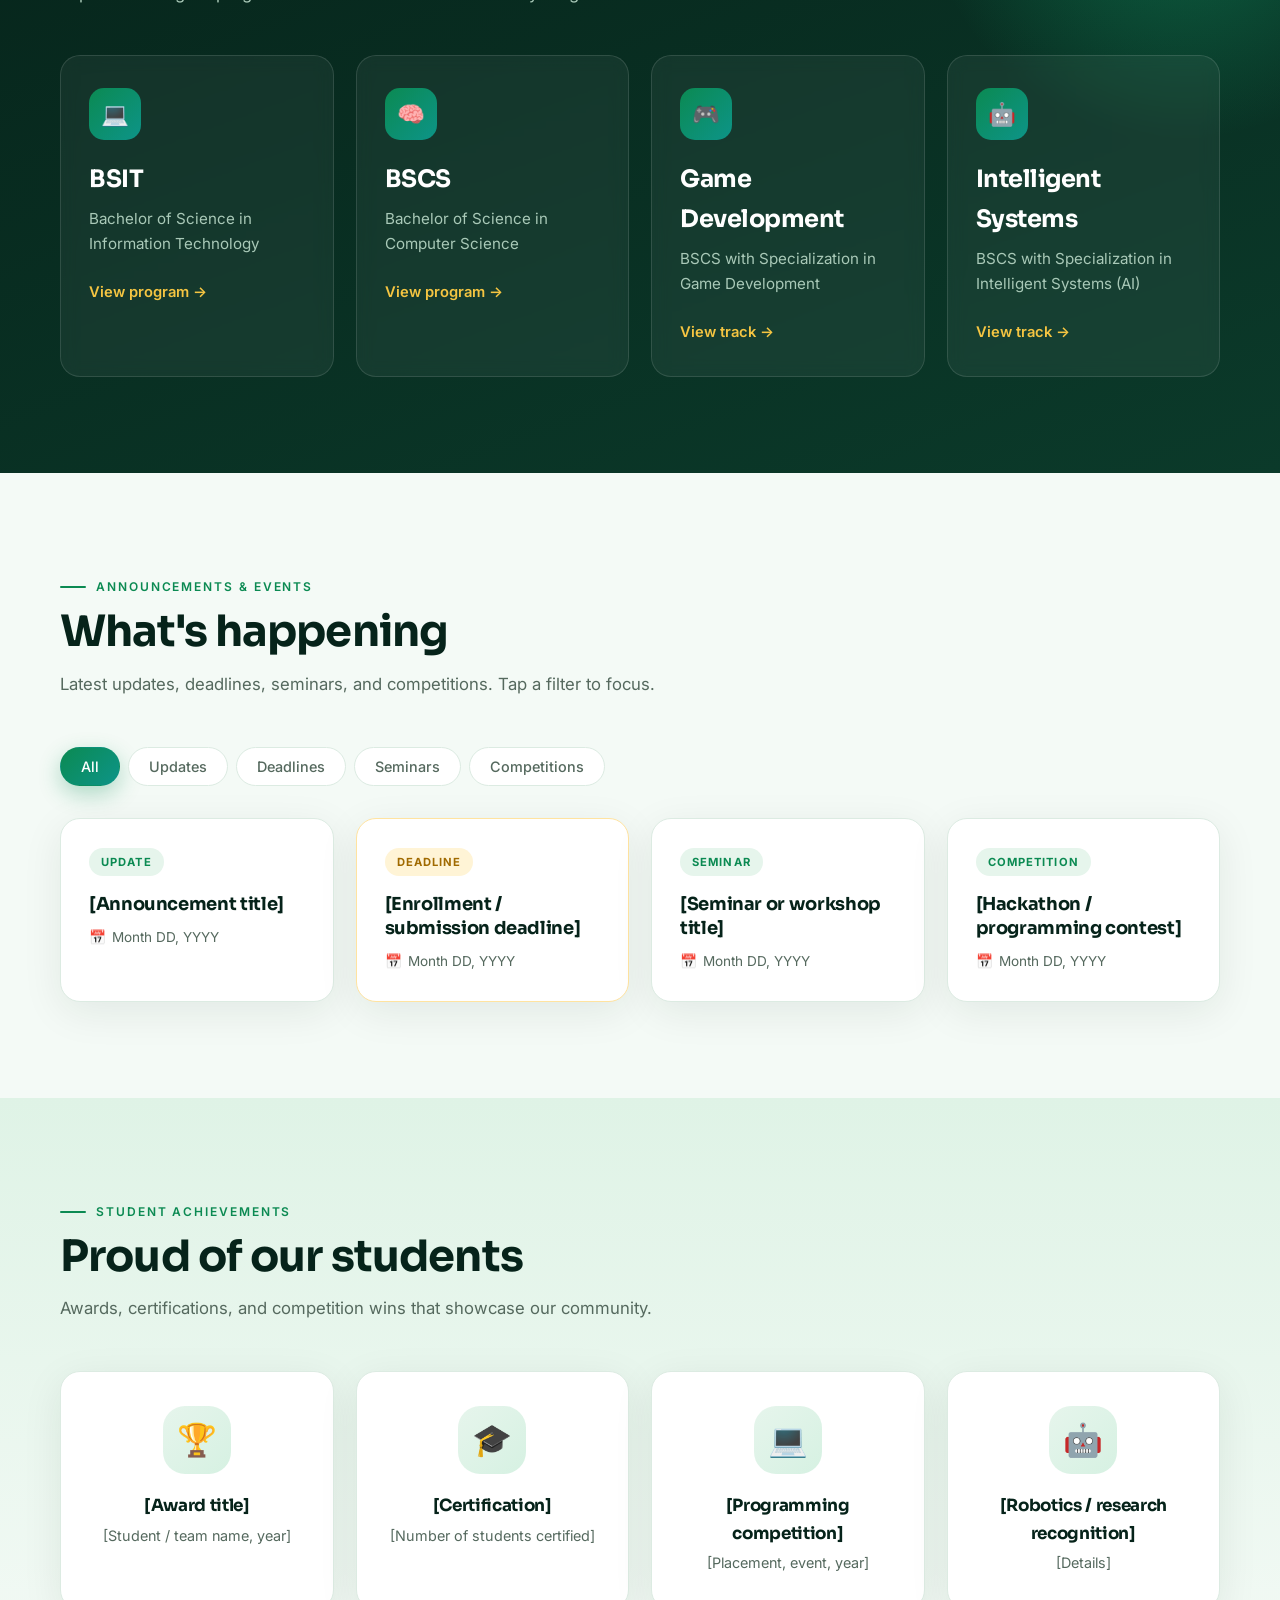
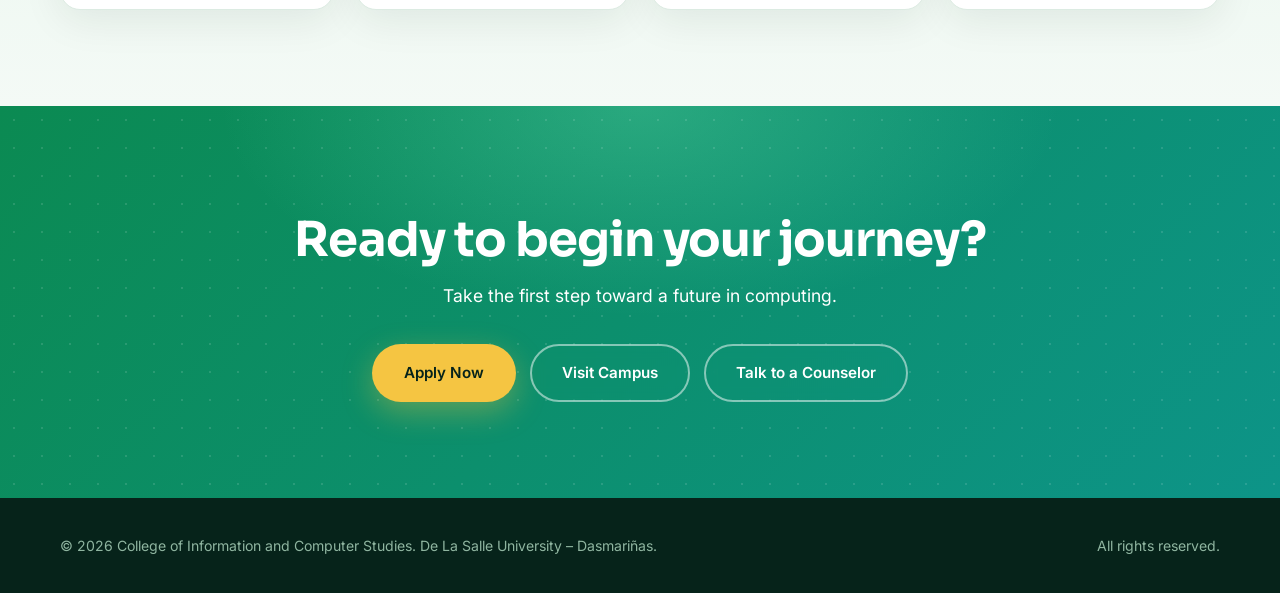
==== commit 8adbf4f9: "Add green theme, interactive features, and CICS content" ====
--- a/index.html
+++ b/index.html
@@ -5,15 +5,24 @@
   <meta name="viewport" content="width=device-width, initial-scale=1">
   <title>College of Information and Computer Studies</title>
   <link rel="stylesheet" href="styles.css">
-  <link rel="stylesheet" href="polish.css">
-  <link rel="icon" href="photos/logo.jpg">
-  <link rel="stylesheet" href="border-glow.css">
-  <link rel="stylesheet" href="cardnav.css">
 </head>
 <body>
 
-<header class="cn-host">
-  <div data-cardnav></div>
+<header>
+  <div class="container nav">
+    <a href="index.html" class="logo"><i>⌘</i><div>CI<span>CS</span></div></a>
+    <button class="menu-btn" aria-label="Menu">☰</button>
+    <nav>
+      <ul>
+        <li><a href="index.html" class="active">Home</a></li>
+        <li><a href="about.html">About Us</a></li>
+        <li><a href="programs.html">Academic Programs</a></li>
+        <li><a href="faculty.html">Faculty &amp; Staff</a></li>
+        <li><a href="services.html">Student Services</a></li>
+        <li><a href="contact.html">Contact Us</a></li>
+      </ul>
+    </nav>
+  </div>
 </header>
 
 <!-- 1. College Banner -->
@@ -21,30 +30,31 @@
   <div class="container hero-grid">
     <div>
       <span class="eyebrow">College of Information and Computer Studies</span>
-      <h1 class="fz-title" aria-label="Innovate. Code. Lead the Digital Future.">
-        <span class="fz-line" id="fz1">Innovate. Code.</span>
-        <span class="fz-line" id="fz2">Lead the Digital</span>
-        <span class="fz-line" id="fz3">Future.</span>
-      </h1>
-      <p>A leader in technological education, committed to academic excellence, innovation, and high ethical standards.</p>
+      <h1>Power the digital world with <em><span data-typed="innovation.|code.|intelligence.|creativity.">innovation.</span></em></h1>
+      <p>Grounded in Lasallian values, CICS inspires and empowers future IT leaders to excel in their professions and shape a better global digital landscape.</p>
       <div class="hero-actions"><a href="#about" class="btn btn-primary">Learn More →</a><a href="programs.html" class="btn btn-outline">Explore Programs</a></div>
     </div>
     <div class="hero-visual">
       <div class="hero-img" role="img" aria-label="Featured college image">
         <div class="code-window">
           <div class="dots"><b></b><b></b><b></b></div>
-          <div><span class="c">// future.js</span></div>
-          <div><span class="k">const</span> <span class="f">student</span> = <span class="k">new</span> <span class="f">CICS</span>();</div>
-          <div>student.<span class="f">learn</span>(<span class="s">"AI, Web, Systems"</span>);</div>
-          <div>student.<span class="f">build</span>(<span class="s">"the future"</span>);</div>
-          <div><span class="k">return</span> <span class="s">"Graduate"</span>;</div>
+          <div class="code-line" style="animation-delay:.3s"><span class="c">// future.js</span></div>
+          <div class="code-line" style="animation-delay:.9s"><span class="k">const</span> <span class="f">student</span> = <span class="k">new</span> <span class="f">CICS</span>();</div>
+          <div class="code-line" style="animation-delay:1.5s">student.<span class="f">learn</span>(<span class="s">"AI, Games, Networks, Web"</span>);</div>
+          <div class="code-line" style="animation-delay:2.1s">student.<span class="f">build</span>(<span class="s">"the future"</span>);</div>
+          <div class="code-line" style="animation-delay:2.7s"><span class="k">return</span> <span class="s">"Graduate"</span>;</div>
         </div>
       </div>
-      <div class="float b"><div class="ic"><svg class="i" viewBox="0 0 24 24" aria-hidden="true"><circle cx="12" cy="8" r="7"/><polyline points="8.21 13.89 7 23 12 20 17 23 15.79 13.88"/></svg></div><div>Award-winning<small>Student teams</small></div></div>
-      <div class="float a"><div class="ic"><svg class="i" viewBox="0 0 24 24" aria-hidden="true"><rect x="2" y="7" width="20" height="14" rx="2"/><path d="M16 21V5a2 2 0 0 0-2-2h-4a2 2 0 0 0-2 2v16"/></svg></div><div>Industry-ready<small>Partner internships</small></div></div>
+      <div class="float b"><div class="ic">🏆</div><div>Leading Innovation<small>Pioneering Excellence</small></div></div>
+      <div class="float a"><div class="ic">💼</div><div>Industry-ready<small>Partner internships</small></div></div>
     </div>
   </div>
 </section>
+
+<div class="marquee" aria-hidden="true"><div>
+  <span>Leading Innovation</span><span>✦</span><span>Pioneering Excellence</span><span>✦</span><span>Lasallian Values</span><span>✦</span><span>Computer Science</span><span>✦</span><span>Information Technology</span><span>✦</span>
+  <span>Leading Innovation</span><span>✦</span><span>Pioneering Excellence</span><span>✦</span><span>Lasallian Values</span><span>✦</span><span>Computer Science</span><span>✦</span><span>Information Technology</span><span>✦</span>
+</div></div>
 
 <!-- 2. About the College -->
 <section id="about">
@@ -52,14 +62,14 @@
     <div>
       <span class="eyebrow">About the College</span>
       <h2>Academic excellence in computing</h2>
-      <p class="lead" style="margin-bottom:20px">We aim to become a leader in information and computer studies, noted for academic excellence, pioneering research, and significant community involvement. We equip students with a thorough understanding, innovative capabilities, and strong ethical foundations.</p>
+      <p class="lead" style="margin-bottom:20px">The College of Information and Computer Studies (CICS) is a leader in technological education, committed to academic excellence, innovation, and high ethical standards. Students, faculty, and industry partners collaborate in a dynamic and inclusive environment to solve complex technological challenges.</p>
       <a href="about.html" class="btn btn-blue">Read Our Story</a>
     </div>
     <div class="stats">
-      <div class="stat"><b>2</b><span>Degree programs</span></div>
-      <div class="stat"><b>2</b><span>Departments</span></div>
-      <div class="stat"><b>PAASCU</b><span>Accredited programs</span></div>
-      <div class="stat"><b>CHED</b><span>Center of Development in IT (BSIT)</span></div>
+      <div class="stat"><b data-count="2">2</b><span>Degree programs</span></div>
+      <div class="stat"><b data-count="31" data-suffix="+">31+</b><span>Expert faculty</span></div>
+      <div class="stat"><b data-count="4">4</b><span>Tracks &amp; specializations</span></div>
+      <div class="stat"><b data-count="4">4</b><span>Doctorate-holding faculty</span></div>
     </div>
   </div>
 </section>
@@ -71,10 +81,10 @@
     <h2>Find your path</h2>
     <p class="lead">Explore our degree programs and choose the track that fits your goals.</p>
     <div class="prog-grid">
-      <div class="prog-card" data-border-glow data-border-glow-options='{"glowColor":"145 75 62","backgroundColor":"#08241a","borderRadius":20,"glowRadius":30,"glowIntensity":1,"coneSpread":25,"colors":["#1fb26b","#6ee7a8","#ffc233"]}'><a class="prog" href="programs.html#bsit"><div class="ic"><svg class="i" viewBox="0 0 24 24" aria-hidden="true"><polyline points="16 18 22 12 16 6"/><polyline points="8 6 2 12 8 18"/></svg></div><h3>BSIT</h3><p>Bachelor of Science in Information Technology</p><span class="more">View program →</span></a></div>
-      <div class="prog-card" data-border-glow data-border-glow-options='{"glowColor":"145 75 62","backgroundColor":"#08241a","borderRadius":20,"glowRadius":30,"glowIntensity":1,"coneSpread":25,"colors":["#1fb26b","#6ee7a8","#ffc233"]}'><a class="prog" href="programs.html#bscs"><div class="ic"><svg class="i" viewBox="0 0 24 24" aria-hidden="true"><polygon points="12 2 2 7 12 12 22 7 12 2"/><polyline points="2 17 12 22 22 17"/><polyline points="2 12 12 17 22 12"/></svg></div><h3>BSCS</h3><p>Bachelor of Science in Computer Science</p><span class="more">View program →</span></a></div>
-      <div class="prog-card" data-border-glow data-border-glow-options='{"glowColor":"145 75 62","backgroundColor":"#08241a","borderRadius":20,"glowRadius":30,"glowIntensity":1,"coneSpread":25,"colors":["#1fb26b","#6ee7a8","#ffc233"]}'><a class="prog" href="programs.html#tracks"><div class="ic"><svg class="i" viewBox="0 0 24 24" aria-hidden="true"><circle cx="12" cy="12" r="10"/><polygon points="16.24 7.76 14.12 14.12 7.76 16.24 9.88 9.88 16.24 7.76"/></svg></div><h3>Tracks</h3><p>Network, Software, Robotics, and Mobile and Game Development</p><span class="more">View tracks →</span></a></div>
-      <div class="prog-card" data-border-glow data-border-glow-options='{"glowColor":"145 75 62","backgroundColor":"#08241a","borderRadius":20,"glowRadius":30,"glowIntensity":1,"coneSpread":25,"colors":["#1fb26b","#6ee7a8","#ffc233"]}'><a class="prog" href="programs.html#eligibility"><div class="ic"><svg class="i" viewBox="0 0 24 24" aria-hidden="true"><path d="M22 10 12 5 2 10l10 5 10-5z"/><path d="M6 12v5c3 3 9 3 12 0v-5"/></svg></div><h3>Who Can Apply</h3><p>Freshmen, transferees, and second-course takers</p><span class="more">See eligibility →</span></a></div>
+      <a class="prog" href="programs.html#bsit"><div class="ic">💻</div><h3>BSIT</h3><p>Bachelor of Science in Information Technology</p><span class="more">View program →</span></a>
+      <a class="prog" href="programs.html#bscs"><div class="ic">🧠</div><h3>BSCS</h3><p>Bachelor of Science in Computer Science</p><span class="more">View program →</span></a>
+      <a class="prog" href="programs.html#tracks"><div class="ic">🎮</div><h3>Game Development</h3><p>BSCS with Specialization in Game Development</p><span class="more">View track →</span></a>
+      <a class="prog" href="programs.html#tracks"><div class="ic">🤖</div><h3>Intelligent Systems</h3><p>BSCS with Specialization in Intelligent Systems (AI)</p><span class="more">View track →</span></a>
     </div>
   </div>
 </section>
@@ -84,12 +94,19 @@
   <div class="container">
     <span class="eyebrow">Announcements &amp; Events</span>
     <h2>What's happening</h2>
-    <p class="lead">Latest updates, deadlines, seminars, and competitions.</p>
+    <p class="lead">Latest updates, deadlines, seminars, and competitions. Tap a filter to focus.</p>
+    <div class="filters" data-filter-group=".ann-grid .card">
+      <button class="on" data-filter="all">All</button>
+      <button data-filter="update">Updates</button>
+      <button data-filter="deadline">Deadlines</button>
+      <button data-filter="seminar">Seminars</button>
+      <button data-filter="competition">Competitions</button>
+    </div>
     <div class="ann-grid">
-      <article class="card"><span class="tag">Update</span><h3>[PLACEHOLDER]</h3><time>[PLACEHOLDER]</time></article>
-      <article class="card deadline"><span class="tag">Deadline</span><h3>[PLACEHOLDER]</h3><time>[PLACEHOLDER]</time></article>
-      <article class="card"><span class="tag">Seminar</span><h3>[PLACEHOLDER]</h3><time>[PLACEHOLDER]</time></article>
-      <article class="card"><span class="tag">Competition</span><h3>[PLACEHOLDER]</h3><time>[PLACEHOLDER]</time></article>
+      <article class="card" data-cat="update"><span class="tag">Update</span><h3>[Announcement title]</h3><time>Month DD, YYYY</time></article>
+      <article class="card deadline" data-cat="deadline"><span class="tag">Deadline</span><h3>[Enrollment / submission deadline]</h3><time>Month DD, YYYY</time></article>
+      <article class="card" data-cat="seminar"><span class="tag">Seminar</span><h3>[Seminar or workshop title]</h3><time>Month DD, YYYY</time></article>
+      <article class="card" data-cat="competition"><span class="tag">Competition</span><h3>[Hackathon / programming contest]</h3><time>Month DD, YYYY</time></article>
     </div>
   </div>
 </section>
@@ -101,10 +118,10 @@
     <h2>Proud of our students</h2>
     <p class="lead">Awards, certifications, and competition wins that showcase our community.</p>
     <div class="ach-grid">
-      <div class="ach-item"><div class="icon"><svg class="i" viewBox="0 0 24 24" aria-hidden="true"><circle cx="12" cy="8" r="7"/><polyline points="8.21 13.89 7 23 12 20 17 23 15.79 13.88"/></svg></div><h3>[PLACEHOLDER]</h3><p>[PLACEHOLDER]</p></div>
-      <div class="ach-item"><div class="icon"><svg class="i" viewBox="0 0 24 24" aria-hidden="true"><path d="M22 10 12 5 2 10l10 5 10-5z"/><path d="M6 12v5c3 3 9 3 12 0v-5"/></svg></div><h3>[PLACEHOLDER]</h3><p>[PLACEHOLDER]</p></div>
-      <div class="ach-item"><div class="icon"><svg class="i" viewBox="0 0 24 24" aria-hidden="true"><polyline points="16 18 22 12 16 6"/><polyline points="8 6 2 12 8 18"/></svg></div><h3>[PLACEHOLDER]</h3><p>[PLACEHOLDER]</p></div>
-      <div class="ach-item"><div class="icon"><svg class="i" viewBox="0 0 24 24" aria-hidden="true"><rect x="4" y="4" width="16" height="16" rx="2"/><rect x="9" y="9" width="6" height="6"/><path d="M9 1v3M15 1v3M9 20v3M15 20v3M20 9h3M20 14h3M1 9h3M1 14h3"/></svg></div><h3>[PLACEHOLDER]</h3><p>[PLACEHOLDER]</p></div>
+      <div class="ach-item"><div class="icon">🏆</div><h3>[Award title]</h3><p>[Student / team name, year]</p></div>
+      <div class="ach-item"><div class="icon">🎓</div><h3>[Certification]</h3><p>[Number of students certified]</p></div>
+      <div class="ach-item"><div class="icon">💻</div><h3>[Programming competition]</h3><p>[Placement, event, year]</p></div>
+      <div class="ach-item"><div class="icon">🤖</div><h3>[Robotics / research recognition]</h3><p>[Details]</p></div>
     </div>
   </div>
 </section>
@@ -122,69 +139,10 @@
   </div>
 </section>
 
-<footer class="foot">
-  <div class="container">
-    <div class="foot-grid">
-      <div>
-        <a href="index.html" class="logo"><i class="logo-mark"><img src="photos/logo.jpg" alt="CICS seal, De La Salle University-Dasmariñas"></i><div>CI<span>CS</span></div></a>
-        <p>College of Information and Computer Studies, De La Salle University-Dasmariñas. A leader in technological education.</p>
-        <div class="foot-social">
-          <a href="https://www.facebook.com/DLSUD.CICSSG" target="_blank" rel="noopener" aria-label="Facebook">f</a>
-          <a href="https://www.instagram.com/dlsud.cicssg/" target="_blank" rel="noopener" aria-label="Instagram">IG</a>
-        </div>
-      </div>
-      <div>
-        <h4>Explore</h4>
-        <ul>
-          <li><a href="about.html">About Us</a></li>
-          <li><a href="programs.html">Academic Programs</a></li>
-          <li><a href="faculty.html">Faculty &amp; Staff</a></li>
-          <li><a href="services.html">Student Services</a></li>
-        </ul>
-      </div>
-      <div>
-        <h4>Contact</h4>
-        <ul>
-          <li>Room 312, Paulo Campos Hall<br>De La Salle University-Dasmariñas<br>Dasmariñas City, Cavite 4115</li>
-          <li><a href="mailto:itdchair@dlsud.edu.ph">itdchair@dlsud.edu.ph</a></li>
-        </ul>
-      </div>
-      <div>
-        <h4>Get started</h4>
-        <ul>
-          <li><a href="programs.html#eligibility">Who can apply</a></li>
-          <li><a href="services.html#enrollment">Enrollment guide</a></li>
-          <li><a href="services.html#forms">Downloadable forms</a></li>
-          <li><a href="contact.html#inquiry">Send an inquiry</a></li>
-        </ul>
-      </div>
-    </div>
-    <div class="foot-bottom"><span>© 2026 College of Information and Computer Studies.</span><span>All rights reserved.</span></div>
-  </div>
+<footer>
+  <div class="container"><span>© 2026 College of Information and Computer Studies. De La Salle University – Dasmariñas.</span><span>All rights reserved.</span></div>
 </footer>
 
-<script>
-const els=document.querySelectorAll('section .container > *, .stat, .prog, .card, .ach-item');
-els.forEach(e=>{if(!e.closest('.hero'))e.classList.add('reveal')});
-const io=new IntersectionObserver(es=>es.forEach(e=>{if(e.isIntersecting){e.target.classList.add('in');io.unobserve(e.target)}}),{threshold:.12});
-document.querySelectorAll('.reveal').forEach(e=>io.observe(e));
-</script>
-<script src="fuzzy-text.js"></script>
-<script>
-  // Hero headline: one FuzzyText canvas per line, so each line can have its own colors.
-  (function () {
-    var base = {
-      fontSize: 'clamp(2.5rem, 5.4vw, 4.3rem)', fontWeight: 800, fontFamily: 'Sora, sans-serif',
-      fuzzRange: 16, baseIntensity: 0.15, hoverIntensity: 0.5, direction: 'horizontal',
-      sliceSize: 1, fps: 60, trigger: 'hover', intro: true, introDuration: 1400
-    };
-    FuzzyText(document.getElementById('fz1'), 'Innovate. Code.', Object.assign({}, base, { color: '#ffffff' }));
-    FuzzyText(document.getElementById('fz2'), 'Lead the Digital', Object.assign({}, base, { gradient: ['#6ee7a8', '#a7f3c4', '#d9e58a'] }));
-    FuzzyText(document.getElementById('fz3'), 'Future.', Object.assign({}, base, { gradient: ['#d9e58a', '#ffc233'] }));
-  })();
-</script>
-<script src="border-glow.js"></script>
-<script src="cardnav.js"></script>
-<script src="polish.js"></script>
+<script src="script.js"></script>
 </body>
 </html>
--- a/styles.css
+++ b/styles.css
@@ -1,80 +1,113 @@
 @import url("https://fonts.googleapis.com/css2?family=Sora:wght@500;600;700;800&family=Inter:wght@400;500;600&family=JetBrains+Mono:wght@400;500&display=swap");
 
 :root {
-  --navy: #04170f;
-  --navy-2: #0a2e1c;
-  --blue: #0c8a4c;
-  --violet: #0b6b3a;
-  --cyan: #6ee7a8;
-  --gold: #ffc233;
+  --navy: #06231a;
+  --navy-2: #0b3a2a;
+  --blue: #0b8a52;      /* primary green (kept variable names so page CSS still works) */
+  --violet: #0d9488;    /* teal-green for gradients */
+  --cyan: #6ee7b7;      /* mint accent */
+  --gold: #f5c542;      /* Lasallian gold accent */
   --bg: #f4faf6;
   --card: #ffffff;
   --text: #12261c;
-  --muted: #55685d;
+  --muted: #55695e;
   --line: #dcebe2;
+  --tint: #e6f5ec;
+  --tint-2: #f0f9f3;
   --radius: 20px;
-  --shadow: 0 10px 40px rgba(10,46,28, .08);
-  --shadow-lg: 0 24px 60px rgba(10,46,28, .18);
+  --shadow: 0 10px 40px rgba(6, 35, 26, .08);
+  --shadow-lg: 0 24px 60px rgba(6, 35, 26, .18);
   --grad: linear-gradient(135deg, var(--blue), var(--violet));
 }
 * { box-sizing: border-box; margin: 0; padding: 0; }
-html { scroll-behavior: smooth; scroll-padding-top: 80px; }
+html { scroll-behavior: smooth; scroll-padding-top: 130px; }
 body { font-family: "Inter", system-ui, sans-serif; color: var(--text); background: var(--bg); line-height: 1.65; -webkit-font-smoothing: antialiased; }
 h1, h2, h3, .logo { font-family: "Sora", sans-serif; letter-spacing: -.02em; }
 a { color: inherit; text-decoration: none; }
 img { max-width: 100%; display: block; }
 .container { width: min(1160px, 100% - 40px); margin-inline: auto; }
 section { padding: 96px 0; position: relative; }
+::selection { background: var(--cyan); color: var(--navy); }
 
 .eyebrow { display: inline-flex; align-items: center; gap: 10px; text-transform: uppercase; letter-spacing: .16em; font-size: .75rem; font-weight: 600; color: var(--blue); }
+.eyebrow::before { content: ""; width: 26px; height: 2px; background: currentColor; border-radius: 2px; }
 h2 { font-size: clamp(1.9rem, 3.4vw, 2.7rem); line-height: 1.15; color: var(--navy); margin: 10px 0 14px; }
-.lead { color: var(--muted); max-width: 620px; font-size: 1.05rem; margin-bottom: 48px; }
+.lead { color: var(--muted); max-width: 640px; font-size: 1.05rem; margin-bottom: 48px; }
 
 /* Buttons */
-.btn { display: inline-flex; align-items: center; gap: 8px; padding: 14px 30px; border-radius: 999px; font-weight: 600; font-size: .95rem; border: 2px solid transparent; transition: transform .2s, box-shadow .2s, background .2s; cursor: pointer; }
+.btn { display: inline-flex; align-items: center; gap: 8px; padding: 14px 30px; border-radius: 999px; font-weight: 600; font-size: .95rem; border: 2px solid transparent; transition: transform .2s, box-shadow .2s, background .2s; cursor: pointer; font-family: inherit; }
 .btn:hover { transform: translateY(-3px); }
-.btn-primary { background: var(--gold); color: var(--navy); box-shadow: 0 10px 30px rgba(255, 194, 51, .35); }
-.btn-primary:hover { box-shadow: 0 14px 36px rgba(255, 194, 51, .5); }
+.btn-primary { background: var(--gold); color: var(--navy); box-shadow: 0 10px 30px rgba(245, 197, 66, .35); }
+.btn-primary:hover { box-shadow: 0 14px 36px rgba(245, 197, 66, .55); }
 .btn-outline { border-color: rgba(255,255,255,.5); color: #fff; backdrop-filter: blur(6px); }
 .btn-outline:hover { background: rgba(255,255,255,.14); border-color: #fff; }
-.btn-blue { background: var(--grad); color: #fff; box-shadow: 0 10px 30px rgba(15,157,88, .35); }
+.btn-blue { background: var(--grad); color: #fff; box-shadow: 0 10px 30px rgba(11, 138, 82, .35); }
 
 /* Header */
-header { position: sticky; top: 0; z-index: 50; background: rgba(4,23,15, .78); backdrop-filter: blur(14px); border-bottom: 1px solid rgba(255,255,255,.08); color: #fff; }
+header { position: sticky; top: 0; z-index: 50; background: rgba(6, 35, 26, .78); backdrop-filter: blur(14px); border-bottom: 1px solid rgba(255,255,255,.08); color: #fff; transition: background .3s, box-shadow .3s; }
+header.stuck { background: rgba(6, 35, 26, .95); box-shadow: 0 8px 30px rgba(0,0,0,.25); }
 .nav { display: flex; align-items: center; justify-content: space-between; height: 72px; }
 .logo { font-weight: 800; font-size: 1.35rem; display: flex; align-items: center; gap: 10px; }
-.logo i { width: 34px; height: 34px; border-radius: 10px; background: var(--grad); display: grid; place-items: center; font-style: normal; font-size: .95rem; }
+.logo i { width: 34px; height: 34px; border-radius: 10px; background: var(--grad); display: grid; place-items: center; font-style: normal; font-size: .95rem; transition: transform .4s; }
+.logo:hover i { transform: rotate(180deg); }
 .logo span { color: var(--cyan); }
 nav ul { display: flex; gap: 6px; list-style: none; }
-nav a { font-size: .9rem; font-weight: 500; padding: 8px 14px; border-radius: 999px; color: #bfe0cd; transition: .2s; }
+nav a { font-size: .9rem; font-weight: 500; padding: 8px 14px; border-radius: 999px; color: #c6e6d3; transition: .2s; }
 nav a:hover { color: #fff; background: rgba(255,255,255,.1); }
-nav a.active { color: #fff; background: rgba(255,255,255,.14); }
+nav a.active { color: #fff; background: rgba(255,255,255,.16); }
 .menu-btn { display: none; background: none; border: 0; color: #fff; font-size: 1.6rem; cursor: pointer; }
 
+/* Scroll progress + back to top + toast */
+#progress { position: fixed; top: 0; left: 0; right: 0; height: 3px; z-index: 100; background: linear-gradient(90deg, var(--cyan), var(--gold)); transform-origin: left; transform: scaleX(0); }
+#toTop { position: fixed; right: 22px; bottom: 22px; z-index: 60; width: 48px; height: 48px; border-radius: 50%; border: 0; background: var(--grad); color: #fff; font-size: 1.2rem; cursor: pointer; box-shadow: var(--shadow-lg); opacity: 0; transform: translateY(20px); pointer-events: none; transition: .3s; }
+#toTop.show { opacity: 1; transform: none; pointer-events: auto; }
+#toTop:hover { transform: translateY(-4px); }
+#toast { position: fixed; left: 50%; bottom: 30px; z-index: 120; transform: translate(-50%, 30px); background: var(--navy); color: #fff; padding: 12px 22px; border-radius: 999px; font-size: .9rem; opacity: 0; transition: .3s; pointer-events: none; box-shadow: var(--shadow-lg); }
+#toast.show { opacity: 1; transform: translate(-50%, 0); }
+
+/* Canvas background in heroes */
+canvas.fx { position: absolute; inset: 0; width: 100%; height: 100%; pointer-events: auto; z-index: 0; }
+.hero > .container, .page-hero > .container { z-index: 1; }
+
+/* Spotlight on cards (injected by script.js) */
+.spot { position: absolute; inset: 0; border-radius: inherit; pointer-events: none; opacity: 0; transition: opacity .3s; background: radial-gradient(260px circle at var(--mx, 50%) var(--my, 50%), rgba(34, 197, 130, .18), transparent 70%); z-index: 0; }
+.has-spot { position: relative; }
+.has-spot:hover > .spot { opacity: 1; }
+
 /* Hero */
-.hero { background: radial-gradient(900px 500px at 85% 10%, rgba(11,107,58,.55), transparent 60%), radial-gradient(700px 500px at 0% 100%, rgba(110,231,168,.28), transparent 60%), linear-gradient(160deg, var(--navy), var(--navy-2)); color: #fff; padding: 120px 0 130px; overflow: hidden; }
-.hero::before { content: ""; position: absolute; inset: 0; background-image: linear-gradient(rgba(255,255,255,.05) 1px, transparent 1px), linear-gradient(90deg, rgba(255,255,255,.05) 1px, transparent 1px); background-size: 52px 52px; mask-image: radial-gradient(ellipse at 60% 40%, #000 20%, transparent 75%); }
+.hero { background: radial-gradient(900px 500px at 85% 10%, rgba(20,184,122,.5), transparent 60%), radial-gradient(700px 500px at 0% 100%, rgba(110,231,183,.25), transparent 60%), linear-gradient(160deg, var(--navy), var(--navy-2)); color: #fff; padding: 120px 0 130px; overflow: hidden; }
+.hero::before { content: ""; position: absolute; inset: 0; background-image: linear-gradient(rgba(255,255,255,.05) 1px, transparent 1px), linear-gradient(90deg, rgba(255,255,255,.05) 1px, transparent 1px); background-size: 52px 52px; mask-image: radial-gradient(ellipse at 60% 40%, #000 20%, transparent 75%); pointer-events: none; }
 .hero-grid { position: relative; display: grid; grid-template-columns: 1.1fr .9fr; gap: 64px; align-items: center; }
 .hero .eyebrow { color: var(--cyan); }
-.hero h1 { font-size: clamp(2.5rem, 5.4vw, 4.3rem); line-height: 1.05; margin: 18px 0 22px; }
-.hero h1 em { font-style: normal; background: linear-gradient(90deg, var(--cyan), #a7f3c4, var(--gold)); -webkit-background-clip: text; background-clip: text; color: transparent; }
-.hero p { color: #b4d6c2; max-width: 520px; font-size: 1.1rem; margin-bottom: 34px; }
+.hero h1 { font-size: clamp(2.4rem, 5vw, 4.1rem); line-height: 1.08; margin: 18px 0 22px; }
+.hero h1 em { font-style: normal; background: linear-gradient(90deg, var(--cyan), #a7f3d0, var(--gold)); -webkit-background-clip: text; background-clip: text; color: transparent; }
+.caret { display: inline-block; width: 4px; height: .9em; margin-left: 4px; background: var(--gold); vertical-align: -.08em; animation: blink 1s steps(2) infinite; }
+@keyframes blink { 50% { opacity: 0; } }
+.hero p { color: #b9d6c6; max-width: 520px; font-size: 1.1rem; margin-bottom: 34px; }
 .hero-actions { display: flex; gap: 14px; flex-wrap: wrap; }
 
 .hero-visual { position: relative; }
-.hero-img { aspect-ratio: 4/3.2; border-radius: 24px; background: url("images/featured.jpg") center/cover, rgba(255,255,255,.06); border: 1px solid rgba(255,255,255,.18); box-shadow: var(--shadow-lg); overflow: hidden; }
-.code-window { position: absolute; inset: 0; padding: 22px; font: 400 .85rem/1.9 "JetBrains Mono", monospace; color: #c9d6f5; background: linear-gradient(160deg, rgba(10,46,28,.92), rgba(4,23,15,.96)); }
-.hero-img[style*="images"] .code-window, .hero-img.has-photo .code-window { display: none; }
+.hero-img { aspect-ratio: 4/3.2; border-radius: 24px; background: url("images/featured.jpg") center/cover, rgba(255,255,255,.06); border: 1px solid rgba(255,255,255,.18); box-shadow: var(--shadow-lg); overflow: hidden; position: relative; }
+.code-window { position: absolute; inset: 0; padding: 22px; font: 400 .85rem/1.9 "JetBrains Mono", monospace; color: #c9ecd9; background: linear-gradient(160deg, rgba(11,58,42,.92), rgba(6,35,26,.96)); }
+.hero-img.has-photo .code-window { display: none; }
 .dots { display: flex; gap: 7px; margin-bottom: 14px; }
 .dots b { width: 11px; height: 11px; border-radius: 50%; background: #ff5f57; }
 .dots b:nth-child(2) { background: #febc2e; } .dots b:nth-child(3) { background: #28c840; }
-.k { color: #c792ea; } .s { color: #c3e88d; } .f { color: #82aaff; } .c { color: #5c6b8f; }
+.k { color: #c792ea; } .s { color: #c3e88d; } .f { color: #82e0c0; } .c { color: #5f8a75; }
+.code-line { opacity: 0; animation: lineIn .5s forwards; }
+@keyframes lineIn { to { opacity: 1; } }
 .float { position: absolute; background: #fff; color: var(--navy); border-radius: 16px; padding: 14px 18px; box-shadow: var(--shadow-lg); display: flex; gap: 12px; align-items: center; font-size: .85rem; font-weight: 600; animation: bob 5s ease-in-out infinite; }
 .float small { display: block; font-weight: 400; color: var(--muted); font-size: .75rem; }
-.float .ic { width: 38px; height: 38px; border-radius: 12px; display: grid; place-items: center; background: #e8f6ee; font-size: 1.1rem; }
+.float .ic { width: 38px; height: 38px; border-radius: 12px; display: grid; place-items: center; background: var(--tint); font-size: 1.1rem; }
 .float.a { left: -34px; bottom: 36px; }
 .float.b { right: -20px; top: -22px; animation-delay: -2.5s; }
 @keyframes bob { 50% { transform: translateY(-10px); } }
+
+/* Marquee */
+.marquee { background: var(--gold); color: var(--navy); overflow: hidden; padding: 14px 0; font: 700 .95rem "Sora", sans-serif; letter-spacing: .08em; text-transform: uppercase; white-space: nowrap; }
+.marquee div { display: inline-flex; gap: 48px; animation: scroll 28s linear infinite; padding-left: 48px; }
+.marquee:hover div { animation-play-state: paused; }
+@keyframes scroll { to { transform: translateX(-50%); } }
 
 /* About */
 .about-grid { display: grid; grid-template-columns: 1fr 1fr; gap: 72px; align-items: center; }
@@ -89,64 +122,76 @@
 
 /* Programs */
 .programs { background: linear-gradient(160deg, var(--navy), var(--navy-2)); color: #fff; overflow: hidden; }
-.programs::after { content: ""; position: absolute; width: 520px; height: 520px; right: -160px; top: -160px; background: radial-gradient(circle, rgba(11,107,58,.4), transparent 70%); }
+.programs::after { content: ""; position: absolute; width: 520px; height: 520px; right: -160px; top: -160px; background: radial-gradient(circle, rgba(20,184,122,.4), transparent 70%); pointer-events: none; }
 .programs h2 { color: #fff; }
-.programs .lead { color: #a9cdb8; }
+.programs .lead { color: #a9c9b8; }
 .programs .eyebrow { color: var(--cyan); }
 .prog-grid { position: relative; z-index: 1; display: grid; grid-template-columns: repeat(auto-fit, minmax(250px, 1fr)); gap: 22px; }
 .prog { position: relative; background: rgba(255,255,255,.05); border: 1px solid rgba(255,255,255,.12); padding: 32px 28px; border-radius: var(--radius); backdrop-filter: blur(8px); transition: .3s; overflow: hidden; }
-.prog::before { content: ""; position: absolute; inset: 0 0 auto 0; height: 3px; background: var(--grad); transform: scaleX(0); transform-origin: left; transition: transform .35s; }
+.prog::before { content: ""; position: absolute; inset: 0 0 auto 0; height: 3px; background: linear-gradient(90deg, var(--cyan), var(--gold)); transform: scaleX(0); transform-origin: left; transition: transform .35s; }
 .prog:hover { background: rgba(255,255,255,.1); transform: translateY(-8px); border-color: rgba(255,255,255,.3); }
 .prog:hover::before { transform: scaleX(1); }
 .prog .ic { width: 52px; height: 52px; border-radius: 15px; background: var(--grad); display: grid; place-items: center; font-size: 1.4rem; margin-bottom: 20px; }
-.prog h3 { font-size: 1.6rem; color: #fff; }
-.prog p { color: #a9cdb8; margin: 6px 0 22px; font-size: .95rem; }
+.prog h3 { font-size: 1.5rem; color: #fff; }
+.prog p { color: #a9c9b8; margin: 6px 0 22px; font-size: .95rem; }
 .prog .more { color: var(--gold); font-weight: 600; font-size: .92rem; }
 .prog:hover .more { letter-spacing: .02em; }
+.prog > *:not(.spot) { position: relative; z-index: 1; }
+
+/* Tabs / filter chips (shared) */
+.tab-list, .filters { display: flex; gap: 8px; flex-wrap: wrap; margin-bottom: 32px; }
+.tab-list button, .filters button { font: 500 .9rem "Inter", sans-serif; padding: 10px 20px; border-radius: 999px; border: 1px solid var(--line); background: var(--card); color: var(--muted); cursor: pointer; transition: .2s; }
+.tab-list button:hover, .filters button:hover { border-color: var(--blue); color: var(--blue); }
+.tab-list button.on, .filters button.on { background: var(--grad); color: #fff; border-color: transparent; box-shadow: 0 8px 22px rgba(11,138,82,.3); }
+.tab-panel { display: none; }
+.tab-panel.on { display: block; animation: fadeUp .45s ease; }
+@keyframes fadeUp { from { opacity: 0; transform: translateY(14px); } to { opacity: 1; transform: none; } }
 
 /* Announcements */
 .ann-grid { display: grid; grid-template-columns: repeat(auto-fit, minmax(255px, 1fr)); gap: 22px; }
 .card { background: var(--card); border-radius: var(--radius); border: 1px solid var(--line); box-shadow: var(--shadow); padding: 28px; transition: .3s; position: relative; }
 .card:hover { transform: translateY(-6px); box-shadow: var(--shadow-lg); }
-.card .tag { display: inline-block; font-size: .7rem; font-weight: 700; text-transform: uppercase; letter-spacing: .1em; padding: 5px 12px; border-radius: 999px; background: #e8f6ee; color: var(--blue); }
+.card.hide { display: none; }
+.card .tag { display: inline-block; font-size: .7rem; font-weight: 700; text-transform: uppercase; letter-spacing: .1em; padding: 5px 12px; border-radius: 999px; background: var(--tint); color: var(--blue); }
 .card h3 { margin: 16px 0 10px; color: var(--navy); font-size: 1.12rem; line-height: 1.35; }
 .card time { font-size: .85rem; color: var(--muted); display: flex; align-items: center; gap: 6px; }
-.card time::before { content: ""; width: 15px; height: 15px; background: url("data:image/svg+xml,%3Csvg xmlns='http://www.w3.org/2000/svg' viewBox='0 0 24 24' fill='none' stroke='%2355685d' stroke-width='2' stroke-linecap='round' stroke-linejoin='round'%3E%3Crect x='3' y='4' width='18' height='18' rx='2'/%3E%3Cline x1='16' y1='2' x2='16' y2='6'/%3E%3Cline x1='8' y1='2' x2='8' y2='6'/%3E%3Cline x1='3' y1='10' x2='21' y2='10'/%3E%3C/svg%3E") center/contain no-repeat; }
+.card time::before { content: "📅"; font-size: .85rem; }
 .card.deadline .tag { background: #fff4d6; color: #a06a00; }
 .card.deadline { border-color: #ffe3a0; }
 
 /* Achievements */
-.ach { background: linear-gradient(180deg, #e4f4ea, var(--bg)); }
+.ach { background: linear-gradient(180deg, #dff3e6, var(--bg)); }
 .ach-grid { display: grid; grid-template-columns: repeat(auto-fit, minmax(235px, 1fr)); gap: 22px; }
 .ach-item { background: var(--card); border-radius: var(--radius); padding: 34px 26px; text-align: center; box-shadow: var(--shadow); border: 1px solid var(--line); transition: .3s; }
 .ach-item:hover { transform: translateY(-8px); }
-.ach-item .icon { width: 68px; height: 68px; margin: 0 auto 18px; border-radius: 22px; background: linear-gradient(135deg, #e8f6ee, #f3ecff); display: grid; place-items: center; font-size: 2rem; transition: transform .3s; }
+.ach-item .icon { width: 68px; height: 68px; margin: 0 auto 18px; border-radius: 22px; background: linear-gradient(135deg, var(--tint), #d6f1e2); display: grid; place-items: center; font-size: 2rem; transition: transform .3s; }
 .ach-item:hover .icon { transform: rotate(-8deg) scale(1.1); }
 .ach-item h3 { color: var(--navy); font-size: 1.05rem; }
 .ach-item p { color: var(--muted); font-size: .9rem; margin-top: 4px; }
 
 /* CTA */
-.cta { text-align: center; color: #fff; background: radial-gradient(600px 300px at 50% 0%, rgba(110,231,168,.3), transparent 70%), var(--grad); overflow: hidden; }
+.cta { text-align: center; color: #fff; background: radial-gradient(600px 300px at 50% 0%, rgba(110,231,183,.3), transparent 70%), var(--grad); overflow: hidden; }
 .cta::before { content: ""; position: absolute; inset: 0; background-image: radial-gradient(rgba(255,255,255,.12) 1.5px, transparent 1.5px); background-size: 28px 28px; }
 .cta .container { position: relative; }
 .cta h2 { color: #fff; font-size: clamp(2rem, 4vw, 3rem); }
 .cta p { opacity: .9; margin-bottom: 34px; font-size: 1.1rem; }
 .cta-btns { display: flex; gap: 14px; justify-content: center; flex-wrap: wrap; }
 
-footer { background: var(--navy); color: #86ab98; padding: 36px 0; font-size: .88rem; }
+footer { background: var(--navy); color: #8fb5a0; padding: 36px 0; font-size: .88rem; }
 footer .container { display: flex; justify-content: space-between; flex-wrap: wrap; gap: 12px; }
 
 /* Scroll reveal */
 .reveal { opacity: 0; transform: translateY(28px); transition: opacity .7s ease, transform .7s ease; }
 .reveal.in { opacity: 1; transform: none; }
-@media (prefers-reduced-motion: reduce) { .reveal { opacity: 1; transform: none; transition: none; } .float { animation: none; } html { scroll-behavior: auto; } }
+.stat.reveal.in:nth-child(even) { transform: translateY(24px); }
+@media (prefers-reduced-motion: reduce) { .reveal { opacity: 1; transform: none; transition: none; } .float, .marquee div, .caret { animation: none; } html { scroll-behavior: auto; } canvas.fx { display: none; } }
 
 @media (max-width: 900px) {
   .hero-grid, .about-grid { grid-template-columns: 1fr; gap: 48px; }
   .hero { padding: 72px 0 90px; }
   section { padding: 68px 0; }
   .float.a { left: 8px; } .float.b { right: 8px; }
-  .stat:nth-child(even) { transform: none; }
+  .stat:nth-child(even), .stat.reveal.in:nth-child(even) { transform: none; }
   .menu-btn { display: block; }
   nav { position: absolute; top: 72px; left: 0; right: 0; background: var(--navy); display: none; padding: 12px 20px 20px; border-bottom: 1px solid rgba(255,255,255,.1); }
   nav.open { display: block; }
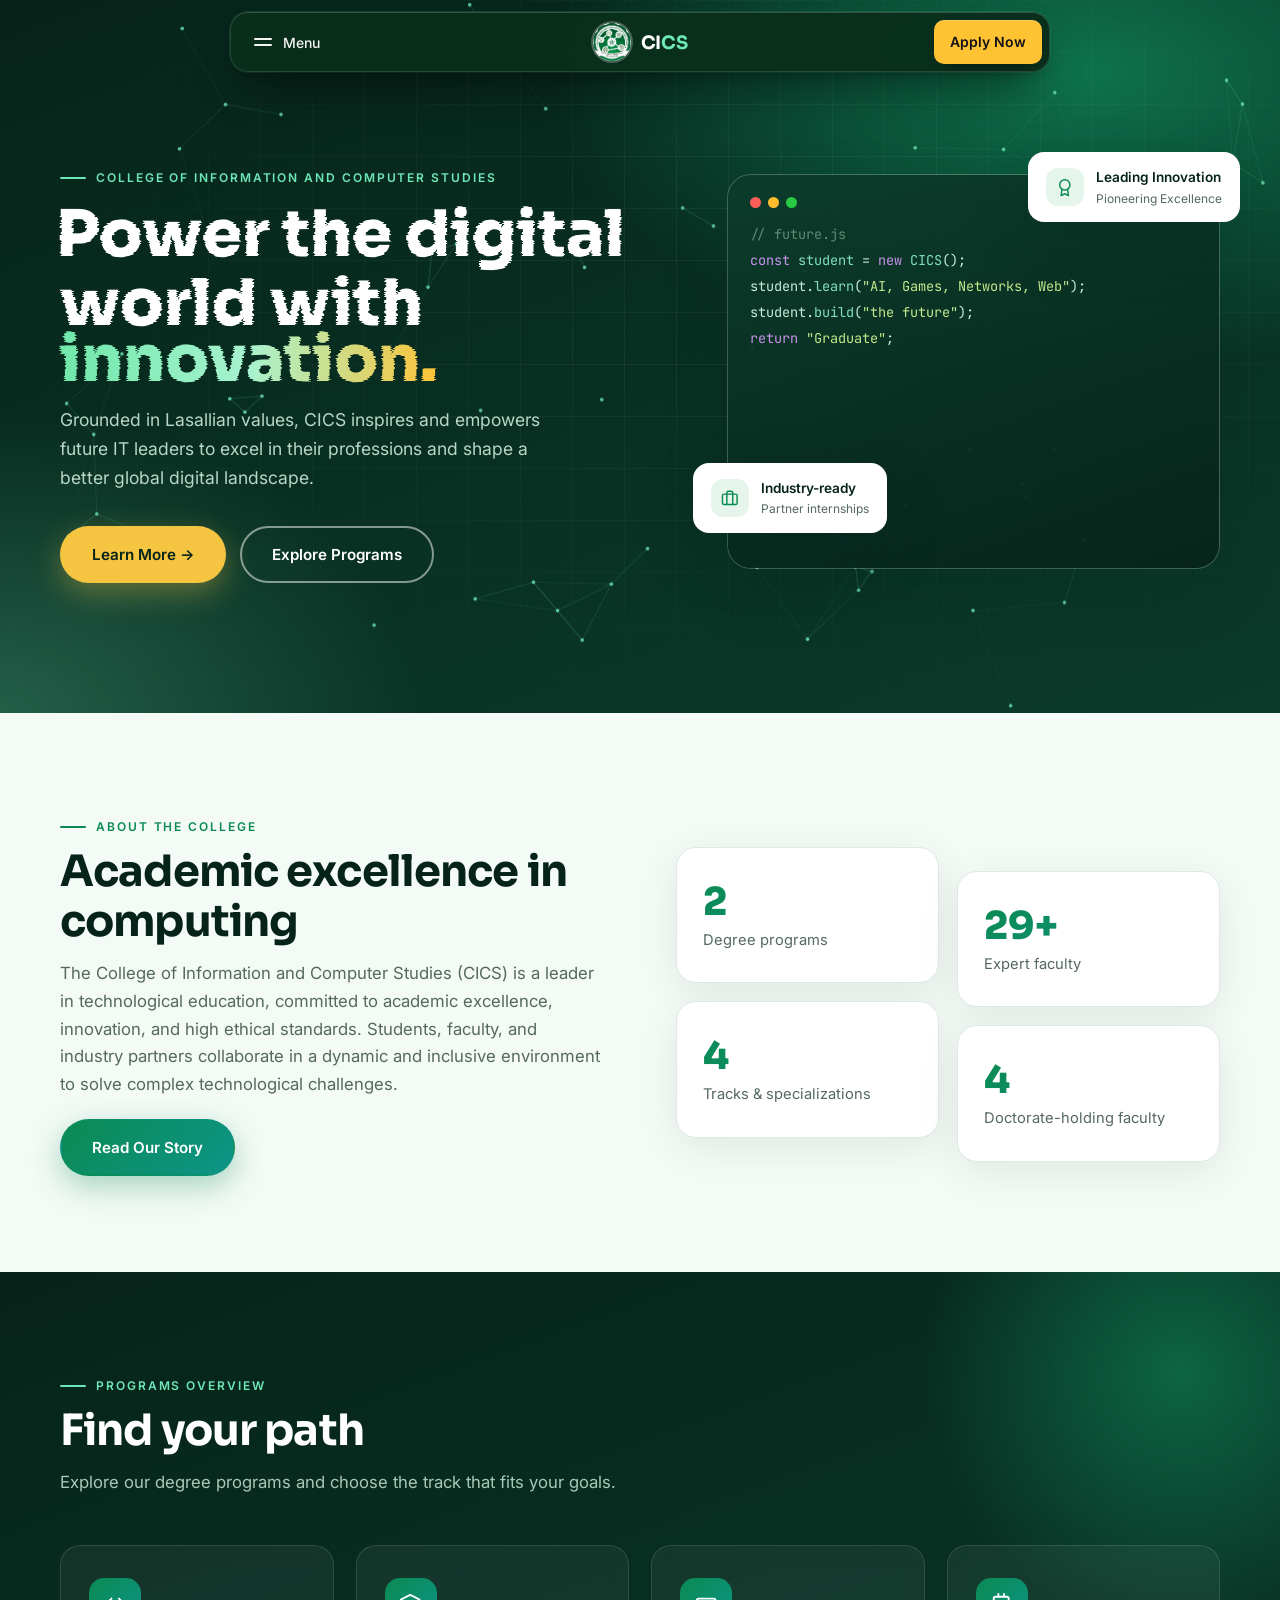
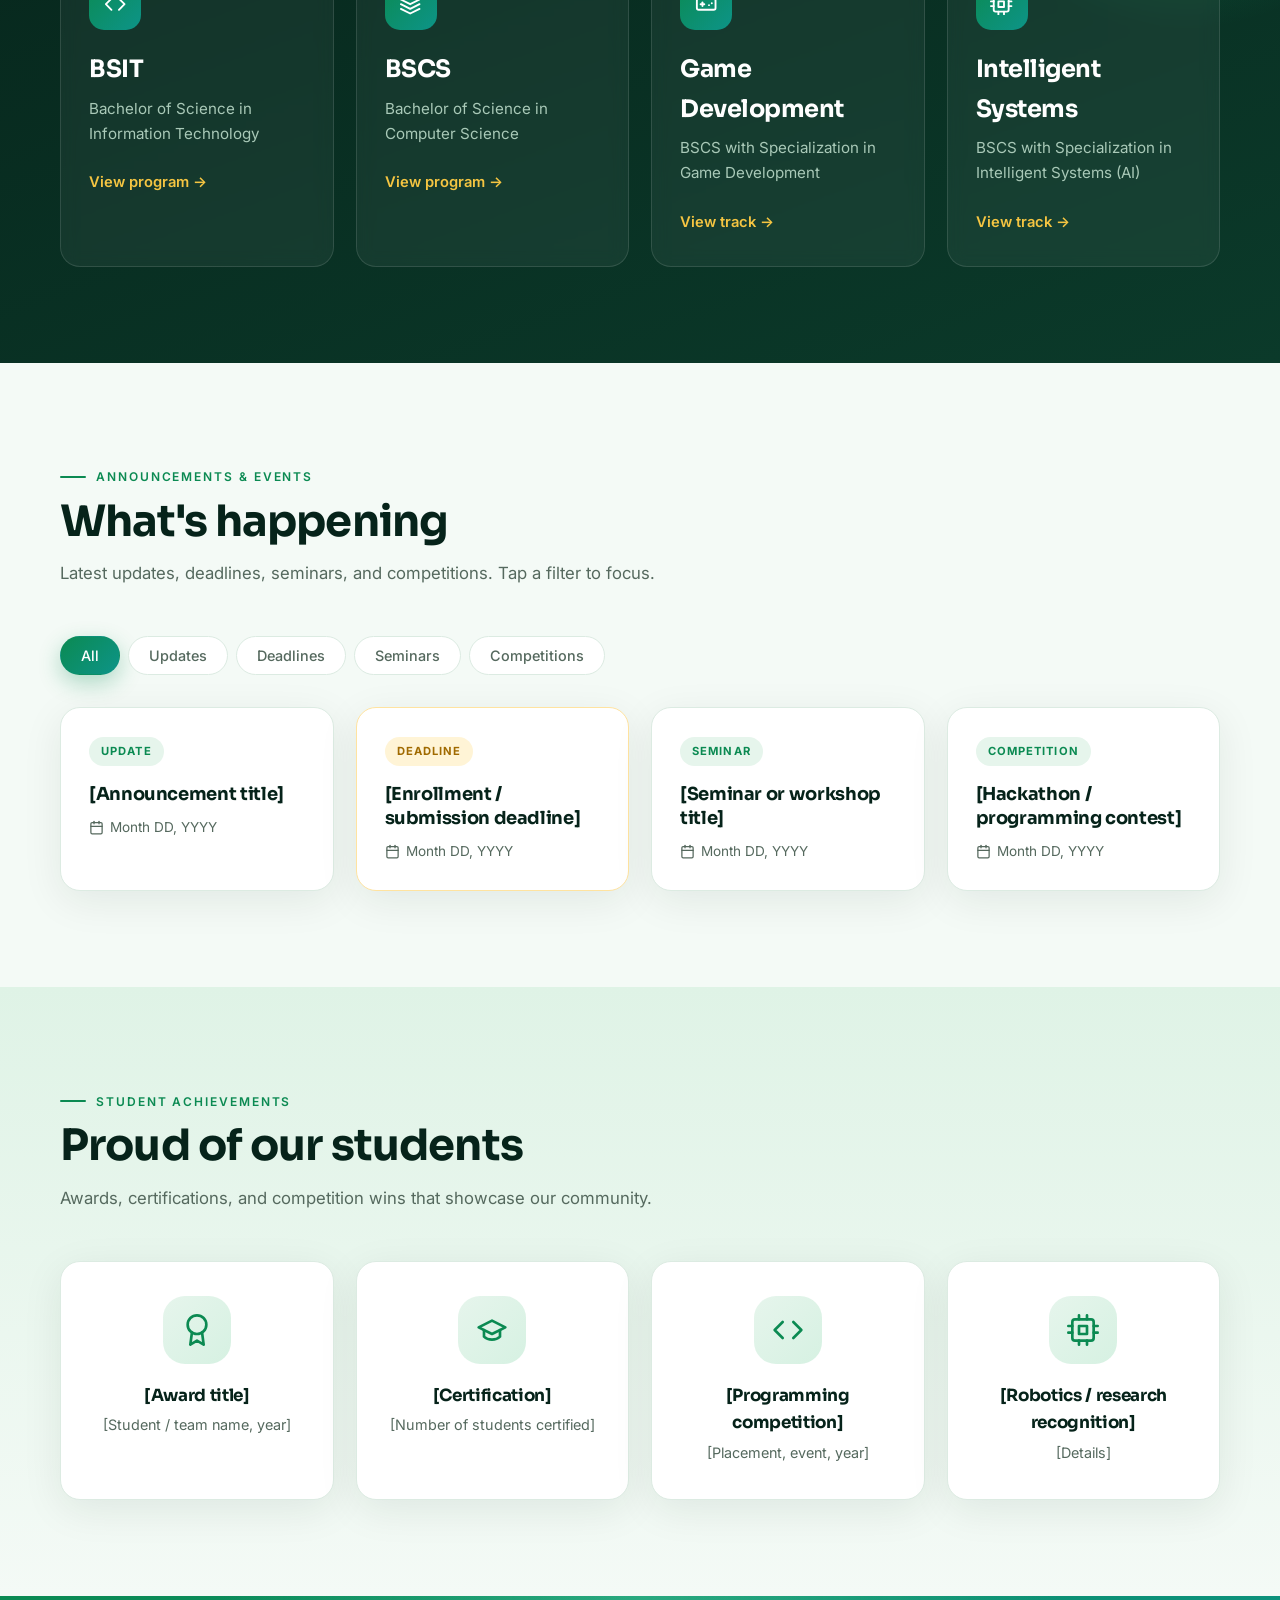
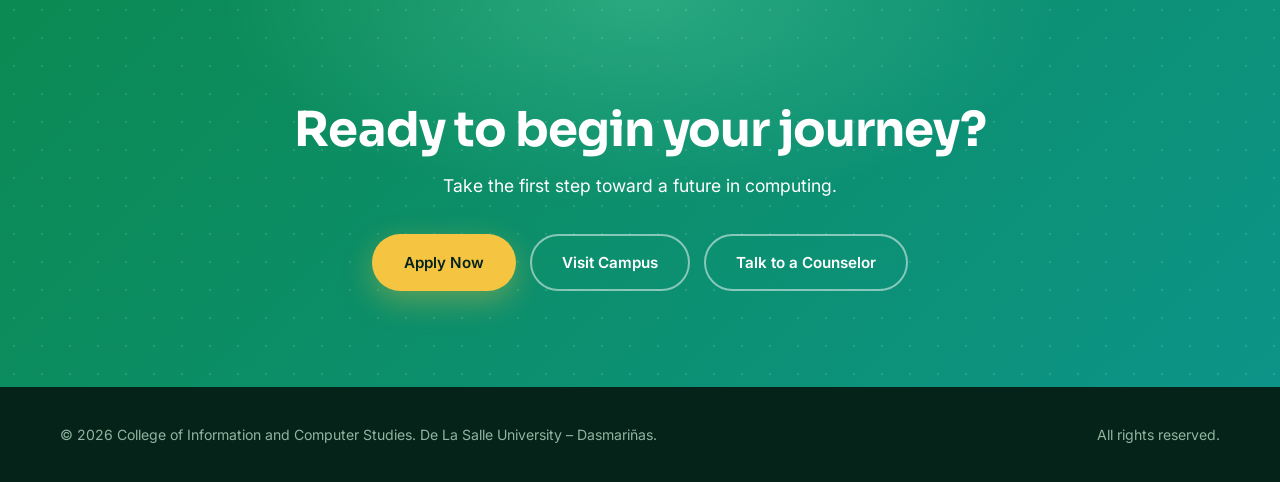
==== commit e09268ac: "Restore CardNav, holo faculty cards with degree info, Card Swap organizations; hero fuzzy text; remo" ====
--- a/index.html
+++ b/index.html
@@ -5,24 +5,12 @@
   <meta name="viewport" content="width=device-width, initial-scale=1">
   <title>College of Information and Computer Studies</title>
   <link rel="stylesheet" href="styles.css">
+  <link rel="stylesheet" href="cardnav.css">
 </head>
 <body>
 
-<header>
-  <div class="container nav">
-    <a href="index.html" class="logo"><i>⌘</i><div>CI<span>CS</span></div></a>
-    <button class="menu-btn" aria-label="Menu">☰</button>
-    <nav>
-      <ul>
-        <li><a href="index.html" class="active">Home</a></li>
-        <li><a href="about.html">About Us</a></li>
-        <li><a href="programs.html">Academic Programs</a></li>
-        <li><a href="faculty.html">Faculty &amp; Staff</a></li>
-        <li><a href="services.html">Student Services</a></li>
-        <li><a href="contact.html">Contact Us</a></li>
-      </ul>
-    </nav>
-  </div>
+<header class="cn-host">
+  <div data-cardnav></div>
 </header>
 
 <!-- 1. College Banner -->
@@ -30,7 +18,11 @@
   <div class="container hero-grid">
     <div>
       <span class="eyebrow">College of Information and Computer Studies</span>
-      <h1>Power the digital world with <em><span data-typed="innovation.|code.|intelligence.|creativity.">innovation.</span></em></h1>
+      <h1 class="fz-title" id="heroTitle" aria-label="Power the digital world with innovation.">
+        <span class="fz-line" id="fz1">Power the digital</span>
+        <span class="fz-line" id="fz2">world with</span>
+        <span class="fz-line" id="fz3">innovation.</span>
+      </h1>
       <p>Grounded in Lasallian values, CICS inspires and empowers future IT leaders to excel in their professions and shape a better global digital landscape.</p>
       <div class="hero-actions"><a href="#about" class="btn btn-primary">Learn More →</a><a href="programs.html" class="btn btn-outline">Explore Programs</a></div>
     </div>
@@ -45,16 +37,11 @@
           <div class="code-line" style="animation-delay:2.7s"><span class="k">return</span> <span class="s">"Graduate"</span>;</div>
         </div>
       </div>
-      <div class="float b"><div class="ic">🏆</div><div>Leading Innovation<small>Pioneering Excellence</small></div></div>
-      <div class="float a"><div class="ic">💼</div><div>Industry-ready<small>Partner internships</small></div></div>
+      <div class="float b"><div class="ic"><svg class="i" viewBox="0 0 24 24" aria-hidden="true"><circle cx="12" cy="8" r="7"/><polyline points="8.21 13.89 7 23 12 20 17 23 15.79 13.88"/></svg></div><div>Leading Innovation<small>Pioneering Excellence</small></div></div>
+      <div class="float a"><div class="ic"><svg class="i" viewBox="0 0 24 24" aria-hidden="true"><rect x="2" y="7" width="20" height="14" rx="2"/><path d="M16 21V5a2 2 0 0 0-2-2h-4a2 2 0 0 0-2 2v16"/></svg></div><div>Industry-ready<small>Partner internships</small></div></div>
     </div>
   </div>
 </section>
-
-<div class="marquee" aria-hidden="true"><div>
-  <span>Leading Innovation</span><span>✦</span><span>Pioneering Excellence</span><span>✦</span><span>Lasallian Values</span><span>✦</span><span>Computer Science</span><span>✦</span><span>Information Technology</span><span>✦</span>
-  <span>Leading Innovation</span><span>✦</span><span>Pioneering Excellence</span><span>✦</span><span>Lasallian Values</span><span>✦</span><span>Computer Science</span><span>✦</span><span>Information Technology</span><span>✦</span>
-</div></div>
 
 <!-- 2. About the College -->
 <section id="about">
@@ -81,10 +68,10 @@
     <h2>Find your path</h2>
     <p class="lead">Explore our degree programs and choose the track that fits your goals.</p>
     <div class="prog-grid">
-      <a class="prog" href="programs.html#bsit"><div class="ic">💻</div><h3>BSIT</h3><p>Bachelor of Science in Information Technology</p><span class="more">View program →</span></a>
-      <a class="prog" href="programs.html#bscs"><div class="ic">🧠</div><h3>BSCS</h3><p>Bachelor of Science in Computer Science</p><span class="more">View program →</span></a>
-      <a class="prog" href="programs.html#tracks"><div class="ic">🎮</div><h3>Game Development</h3><p>BSCS with Specialization in Game Development</p><span class="more">View track →</span></a>
-      <a class="prog" href="programs.html#tracks"><div class="ic">🤖</div><h3>Intelligent Systems</h3><p>BSCS with Specialization in Intelligent Systems (AI)</p><span class="more">View track →</span></a>
+      <a class="prog" href="programs.html#bsit"><div class="ic"><svg class="i" viewBox="0 0 24 24" aria-hidden="true"><polyline points="16 18 22 12 16 6"/><polyline points="8 6 2 12 8 18"/></svg></div><h3>BSIT</h3><p>Bachelor of Science in Information Technology</p><span class="more">View program →</span></a>
+      <a class="prog" href="programs.html#bscs"><div class="ic"><svg class="i" viewBox="0 0 24 24" aria-hidden="true"><polygon points="12 2 2 7 12 12 22 7 12 2"/><polyline points="2 17 12 22 22 17"/><polyline points="2 12 12 17 22 12"/></svg></div><h3>BSCS</h3><p>Bachelor of Science in Computer Science</p><span class="more">View program →</span></a>
+      <a class="prog" href="programs.html#tracks"><div class="ic"><svg class="i" viewBox="0 0 24 24" aria-hidden="true"><line x1="6" y1="12" x2="10" y2="12"/><line x1="8" y1="10" x2="8" y2="14"/><line x1="15" y1="13" x2="15.01" y2="13"/><line x1="18" y1="11" x2="18.01" y2="11"/><rect x="2" y="6" width="20" height="12" rx="2"/></svg></div><h3>Game Development</h3><p>BSCS with Specialization in Game Development</p><span class="more">View track →</span></a>
+      <a class="prog" href="programs.html#tracks"><div class="ic"><svg class="i" viewBox="0 0 24 24" aria-hidden="true"><rect x="4" y="4" width="16" height="16" rx="2"/><rect x="9" y="9" width="6" height="6"/><path d="M9 1v3M15 1v3M9 20v3M15 20v3M20 9h3M20 14h3M1 9h3M1 14h3"/></svg></div><h3>Intelligent Systems</h3><p>BSCS with Specialization in Intelligent Systems (AI)</p><span class="more">View track →</span></a>
     </div>
   </div>
 </section>
@@ -118,10 +105,10 @@
     <h2>Proud of our students</h2>
     <p class="lead">Awards, certifications, and competition wins that showcase our community.</p>
     <div class="ach-grid">
-      <div class="ach-item"><div class="icon">🏆</div><h3>[Award title]</h3><p>[Student / team name, year]</p></div>
-      <div class="ach-item"><div class="icon">🎓</div><h3>[Certification]</h3><p>[Number of students certified]</p></div>
-      <div class="ach-item"><div class="icon">💻</div><h3>[Programming competition]</h3><p>[Placement, event, year]</p></div>
-      <div class="ach-item"><div class="icon">🤖</div><h3>[Robotics / research recognition]</h3><p>[Details]</p></div>
+      <div class="ach-item"><div class="icon"><svg class="i" viewBox="0 0 24 24" aria-hidden="true"><circle cx="12" cy="8" r="7"/><polyline points="8.21 13.89 7 23 12 20 17 23 15.79 13.88"/></svg></div><h3>[Award title]</h3><p>[Student / team name, year]</p></div>
+      <div class="ach-item"><div class="icon"><svg class="i" viewBox="0 0 24 24" aria-hidden="true"><path d="M22 10 12 5 2 10l10 5 10-5z"/><path d="M6 12v5c3 3 9 3 12 0v-5"/></svg></div><h3>[Certification]</h3><p>[Number of students certified]</p></div>
+      <div class="ach-item"><div class="icon"><svg class="i" viewBox="0 0 24 24" aria-hidden="true"><polyline points="16 18 22 12 16 6"/><polyline points="8 6 2 12 8 18"/></svg></div><h3>[Programming competition]</h3><p>[Placement, event, year]</p></div>
+      <div class="ach-item"><div class="icon"><svg class="i" viewBox="0 0 24 24" aria-hidden="true"><rect x="4" y="4" width="16" height="16" rx="2"/><rect x="9" y="9" width="6" height="6"/><path d="M9 1v3M15 1v3M9 20v3M15 20v3M20 9h3M20 14h3M1 9h3M1 14h3"/></svg></div><h3>[Robotics / research recognition]</h3><p>[Details]</p></div>
     </div>
   </div>
 </section>
@@ -143,6 +130,33 @@
   <div class="container"><span>© 2026 College of Information and Computer Studies. De La Salle University – Dasmariñas.</span><span>All rights reserved.</span></div>
 </footer>
 
+<script src="fuzzy-text.js"></script>
+<script>
+  // Hero headline: one FuzzyText canvas per line. The last word cycles, each new word resolving out of static.
+  (function () {
+    var base = {
+      fontSize: 'clamp(2.4rem, 5vw, 4.1rem)', fontWeight: 800, fontFamily: 'Sora, sans-serif',
+      fuzzRange: 16, baseIntensity: 0.15, hoverIntensity: 0.5, direction: 'horizontal',
+      sliceSize: 1, fps: 60, trigger: 'hover', intro: true, introDuration: 1400
+    };
+    var title = document.getElementById('heroTitle');
+    FuzzyText(document.getElementById('fz1'), 'Power the digital', Object.assign({}, base, { color: '#ffffff' }));
+    FuzzyText(document.getElementById('fz2'), 'world with', Object.assign({}, base, { color: '#ffffff' }));
+
+    var words = ['innovation.', 'code.', 'intelligence.', 'creativity.'];
+    var host = document.getElementById('fz3');
+    var current = null, k = 0;
+    function show() {
+      if (current) current.destroy();
+      current = FuzzyText(host, words[k], Object.assign({}, base, { gradient: ['#6ee7a8', '#a7f3d0', '#ffc233'] }));
+      title.setAttribute('aria-label', 'Power the digital world with ' + words[k]);
+    }
+    show();
+    var reduce = window.matchMedia && window.matchMedia('(prefers-reduced-motion: reduce)').matches;
+    if (!reduce) setInterval(function () { k = (k + 1) % words.length; show(); }, 4200);
+  })();
+</script>
+<script src="cardnav.js"></script>
 <script src="script.js"></script>
 </body>
 </html>
--- a/styles.css
+++ b/styles.css
@@ -104,9 +104,6 @@
 @keyframes bob { 50% { transform: translateY(-10px); } }
 
 /* Marquee */
-.marquee { background: var(--gold); color: var(--navy); overflow: hidden; padding: 14px 0; font: 700 .95rem "Sora", sans-serif; letter-spacing: .08em; text-transform: uppercase; white-space: nowrap; }
-.marquee div { display: inline-flex; gap: 48px; animation: scroll 28s linear infinite; padding-left: 48px; }
-.marquee:hover div { animation-play-state: paused; }
 @keyframes scroll { to { transform: translateX(-50%); } }
 
 /* About */
@@ -155,7 +152,7 @@
 .card .tag { display: inline-block; font-size: .7rem; font-weight: 700; text-transform: uppercase; letter-spacing: .1em; padding: 5px 12px; border-radius: 999px; background: var(--tint); color: var(--blue); }
 .card h3 { margin: 16px 0 10px; color: var(--navy); font-size: 1.12rem; line-height: 1.35; }
 .card time { font-size: .85rem; color: var(--muted); display: flex; align-items: center; gap: 6px; }
-.card time::before { content: "📅"; font-size: .85rem; }
+.card time::before { content: ""; width: 15px; height: 15px; background: url("data:image/svg+xml,%3Csvg xmlns='http://www.w3.org/2000/svg' viewBox='0 0 24 24' fill='none' stroke='%2355685d' stroke-width='2' stroke-linecap='round' stroke-linejoin='round'%3E%3Crect x='3' y='4' width='18' height='18' rx='2'/%3E%3Cline x1='16' y1='2' x2='16' y2='6'/%3E%3Cline x1='8' y1='2' x2='8' y2='6'/%3E%3Cline x1='3' y1='10' x2='21' y2='10'/%3E%3C/svg%3E") center/contain no-repeat; }
 .card.deadline .tag { background: #fff4d6; color: #a06a00; }
 .card.deadline { border-color: #ffe3a0; }
 
@@ -199,3 +196,14 @@
   nav a { display: block; padding: 12px 14px; }
   footer .container { justify-content: center; text-align: center; }
 }
+
+/* Hero headline built from FuzzyText canvases. Each canvas has transparent padding
+   (fuzzRange 16 + 20 + inset 5 = 41px) around the text, so pull it back to keep the text aligned. */
+.hero h1.fz-title { margin: 18px 0 22px; }
+.fz-line { display: block; margin: 0 0 4px -41px; width: max-content; max-width: none; }
+.fz-line canvas { display: block; max-width: none !important; }
+
+/* Line icons (replace emojis) */
+svg.i { width: 1em; height: 1em; fill: none; stroke: currentColor; stroke-width: 2; stroke-linecap: round; stroke-linejoin: round; flex: none; }
+.ic, .icon, .club .top { color: #fff; }
+.val .ic, .mini .ic, .ach-item .icon, .acc summary .ic, .float .ic { color: var(--blue); }
--- a/cardnav.css
+++ b/cardnav.css
@@ -0,0 +1,193 @@
+/* CardNav (React Bits), vanilla port. Component CSS is unchanged except where noted. */
+.card-nav {
+  position: relative;
+  width: 100%;
+  max-width: var(--cn-max);
+  height: var(--cn-bar);
+  margin: 0 auto;
+  font-size: 14px;
+  line-height: 1.4;
+  -webkit-tap-highlight-color: transparent;
+}
+
+.card-nav__panel {
+  position: absolute;
+  top: 0;
+  right: 0;
+  left: 0;
+  z-index: 10;
+  height: var(--cn-bar);
+  border-radius: var(--cn-radius);
+  overflow: hidden;
+  background: var(--cn-panel);
+  box-shadow: var(--cn-shadow);
+  -webkit-backdrop-filter: var(--cn-blur);
+  backdrop-filter: var(--cn-blur);
+}
+
+.card-nav__rim {
+  position: absolute;
+  inset: 0;
+  z-index: 3;
+  border-radius: inherit;
+  box-shadow: inset 0 0 0 1px var(--cn-edge), inset 0 1px 0 var(--cn-highlight);
+  pointer-events: none;
+}
+
+.card-nav__bar {
+  position: relative;
+  z-index: 2;
+  display: grid;
+  grid-template-columns: 1fr auto 1fr;
+  align-items: center;
+  height: var(--cn-bar);
+  padding: 0 var(--cn-inset);
+  box-sizing: border-box;
+}
+
+.card-nav__menu {
+  display: inline-flex;
+  align-items: center;
+  gap: 10px;
+  justify-self: start;
+  height: calc(var(--cn-bar) - var(--cn-inset) * 2);
+  padding: 0 14px 0 16px;
+  border: 0;
+  border-radius: calc(var(--cn-radius) - var(--cn-inset));
+  background: none;
+  color: var(--cn-text);
+  font-family: inherit;
+  font-size: inherit;
+  font-weight: 500;
+  cursor: pointer;
+  outline: none;
+  transition: background-color 0.2s ease;
+}
+.card-nav__menu[data-icon-only] { justify-content: center; width: calc(var(--cn-bar) - var(--cn-inset) * 2); padding: 0; }
+.card-nav__menu:hover { background: var(--cn-hover); }
+
+.card-nav__menu:focus-visible,
+.card-nav__logo:focus-visible,
+.card-nav__cta:focus-visible,
+.card-nav__link:focus-visible { outline: 2px solid var(--cn-ring); outline-offset: 2px; }
+
+.card-nav__burger { position: relative; width: 18px; height: 12px; }
+.card-nav__line {
+  position: absolute; left: 0; width: 100%; height: 1.5px; border-radius: 2px; background: currentColor;
+  transition: transform 0.5s cubic-bezier(0.22, 1, 0.36, 1), top 0.5s cubic-bezier(0.22, 1, 0.36, 1);
+}
+.card-nav__line--top { top: 2.25px; }
+.card-nav__line--bottom { top: 8.25px; }
+.card-nav[data-open] .card-nav__line--top { top: 5.25px; transform: rotate(45deg); }
+.card-nav[data-open] .card-nav__line--bottom { top: 5.25px; transform: rotate(-45deg); }
+
+.card-nav__menu-label { position: relative; display: inline-grid; overflow: hidden; }
+.card-nav__word { grid-area: 1 / 1; transition: transform 0.5s cubic-bezier(0.22, 1, 0.36, 1); }
+.card-nav__word--close { transform: translateY(110%); }
+.card-nav[data-open] .card-nav__word--open { transform: translateY(-110%); }
+.card-nav[data-open] .card-nav__word--close { transform: translateY(0); }
+
+.card-nav__logo { display: inline-flex; align-items: center; justify-self: center; height: var(--cn-logo); color: var(--cn-text); text-decoration: none; outline: none; }
+.card-nav__logo img, .card-nav__logo svg { display: block; height: 100%; width: auto; }
+
+.card-nav__cta {
+  display: inline-flex; align-items: center; justify-content: center; justify-self: end;
+  height: calc(var(--cn-bar) - var(--cn-inset) * 2); padding: 0 16px; border: 0;
+  border-radius: calc(var(--cn-radius) - var(--cn-inset)); background: var(--cn-cta); box-shadow: var(--cn-cta-shadow);
+  color: var(--cn-cta-ink); font-family: inherit; font-size: inherit; font-weight: 600; white-space: nowrap;
+  text-decoration: none; cursor: pointer; outline: none; transition: filter 0.2s ease;
+}
+.card-nav__cta:hover { filter: var(--cn-cta-hover); }
+
+.card-nav[data-narrow] .card-nav__bar { grid-template-columns: auto 1fr auto; }
+.card-nav[data-narrow] .card-nav__logo { grid-column: 1; grid-row: 1; justify-self: start; padding-left: 14px; }
+.card-nav[data-narrow] .card-nav__menu { grid-column: 3; grid-row: 1; justify-self: end; }
+/* vanilla port: the bar button hides when narrow, the wide one inside the menu shows instead */
+.card-nav[data-narrow] .card-nav__bar > .card-nav__cta { display: none; }
+.card-nav:not([data-narrow]) .card-nav__cta-wrap { display: none; }
+
+.card-nav__content {
+  position: absolute; top: var(--cn-bar); right: 0; left: 0; display: flex; flex-direction: column;
+  gap: var(--cn-gap); padding: 0 var(--cn-inset) var(--cn-inset); box-sizing: border-box; perspective: 900px;
+  visibility: hidden;
+}
+.card-nav[data-shown] .card-nav__content { visibility: visible; }
+
+.card-nav__cards { display: flex; gap: var(--cn-gap); }
+.card-nav[data-narrow] .card-nav__cards { flex-direction: column; }
+
+.card-nav__card {
+  position: relative; display: flex; flex: 1 1 0; flex-direction: column; gap: 18px; min-width: 0;
+  min-height: var(--cn-card); padding: 16px 16px 14px; border-radius: calc(var(--cn-radius) - var(--cn-inset));
+  box-sizing: border-box; background: var(--cn-tile); box-shadow: var(--cn-tile-rim); color: var(--cn-text);
+  transform-origin: 50% 0; will-change: transform, opacity;
+}
+.card-nav[data-narrow] .card-nav__card { flex: none; min-height: 0; gap: 10px; padding: 14px 14px 12px; }
+.card-nav[data-narrow] .card-nav__links { flex-direction: row; flex-wrap: wrap; gap: 2px 16px; }
+
+.card-nav__card[data-tinted] { box-shadow: inset 0 1px 0 rgba(255, 255, 255, 0.16), 0 4px 10px -4px rgba(0, 0, 0, 0.45); }
+.card-nav__card-head { display: flex; flex-direction: column; gap: 4px; }
+.card-nav__label { font-size: 17px; font-weight: 600; letter-spacing: -0.015em; }
+.card-nav__description { margin: 0; color: var(--cn-muted); font-size: 13px; line-height: 1.45; }
+.card-nav__card[data-tinted] .card-nav__description { color: inherit; opacity: 0.7; }
+
+.card-nav__links { display: flex; flex-direction: column; gap: 2px; margin: auto 0 0; padding: 0; list-style: none; }
+.card-nav__link {
+  display: inline-flex; align-items: center; gap: 8px; padding: 3px 0; border: 0; border-radius: 6px; background: none;
+  color: inherit; font-family: inherit; font-size: 14px; font-weight: 500; text-decoration: none; cursor: pointer;
+  outline: none; opacity: 0.82; transition: opacity 0.2s ease;
+}
+.card-nav__link:hover { opacity: 1; }
+
+.card-nav__arrow { position: relative; display: inline-block; flex: none; width: 14px; height: 14px; overflow: hidden; }
+.card-nav__arrow-icon { position: absolute; inset: 0; width: 100%; height: 100%; transition: transform 0.45s cubic-bezier(0.22, 1, 0.36, 1); }
+.card-nav__arrow-icon svg { display: block; width: 100%; height: 100%; }
+.card-nav__arrow-icon--in { transform: translate(-110%, 110%); }
+.card-nav__link:hover .card-nav__arrow-icon--out,
+.card-nav__link:focus-visible .card-nav__arrow-icon--out { transform: translate(110%, -110%); }
+.card-nav__link:hover .card-nav__arrow-icon--in,
+.card-nav__link:focus-visible .card-nav__arrow-icon--in { transform: translate(0, 0); }
+
+.card-nav__cta--wide { display: flex; width: 100%; height: 44px; }
+
+@media (prefers-reduced-motion: reduce) {
+  .card-nav__line, .card-nav__word, .card-nav__arrow-icon { transition: none; }
+}
+
+/* ---------- Site integration ---------- */
+/* The header becomes a zero-height sticky host so the floating bar overlays the page. */
+header.cn-host, header.cn-host.scrolled, header.cn-host.stuck {
+  position: sticky; top: 0; height: 0; overflow: visible; z-index: 80;
+  background: none; border: 0; box-shadow: none; backdrop-filter: none; -webkit-backdrop-filter: none;
+}
+header.cn-host .card-nav { top: 12px; width: calc(100% - 24px); }
+
+.cn-brand { display: inline-flex; align-items: center; gap: 10px; font: 800 1.15rem "Sora", sans-serif; letter-spacing: -.02em; color: #fff; }
+.cn-brand em { font-style: normal; color: var(--cyan); }
+.cn-seal { width: 38px; height: 38px; border-radius: 50%; background: #fff; overflow: hidden; flex: none; box-shadow: 0 0 0 2px rgba(255,255,255,.25); }
+.cn-seal img { width: 100%; height: 100%; object-fit: cover; transform: scale(1.38); }
+.card-nav__logo { height: 40px; }
+.card-nav__logo img { height: 100%; width: 100%; }
+.card-nav__link[aria-current="page"] { opacity: 1; color: var(--gold); }
+
+/* Content now starts at the top of the page, so give heroes room under the bar. */
+.hero { padding-top: 160px; }
+.page-hero { padding-top: 136px; }
+.subnav { top: 72px; }
+.nf { min-height: 100vh; padding-top: 100px; }
+
+@media (max-width: 900px) {
+  .hero { padding-top: 130px; }
+  .page-hero { padding-top: 120px; }
+  .subnav { top: 72px; }
+}
+
+/* Solid strip behind the floating bar once the page scrolls, so content never shows around or behind it. */
+header.cn-host::before {
+  content: ""; position: absolute; top: 0; left: 0; right: 0; height: 72px; z-index: -1;
+  background: linear-gradient(180deg, rgba(4, 23, 15, .98), rgba(4, 23, 15, .94));
+  box-shadow: 0 8px 24px -10px rgba(4, 23, 15, .55);
+  opacity: 0; transition: opacity .3s ease; pointer-events: none;
+}
+header.cn-host.scrolled::before, header.cn-host.stuck::before { opacity: 1; }
+.card-nav__panel { box-shadow: var(--cn-shadow), 0 0 0 1px rgba(110, 231, 168, .14); }
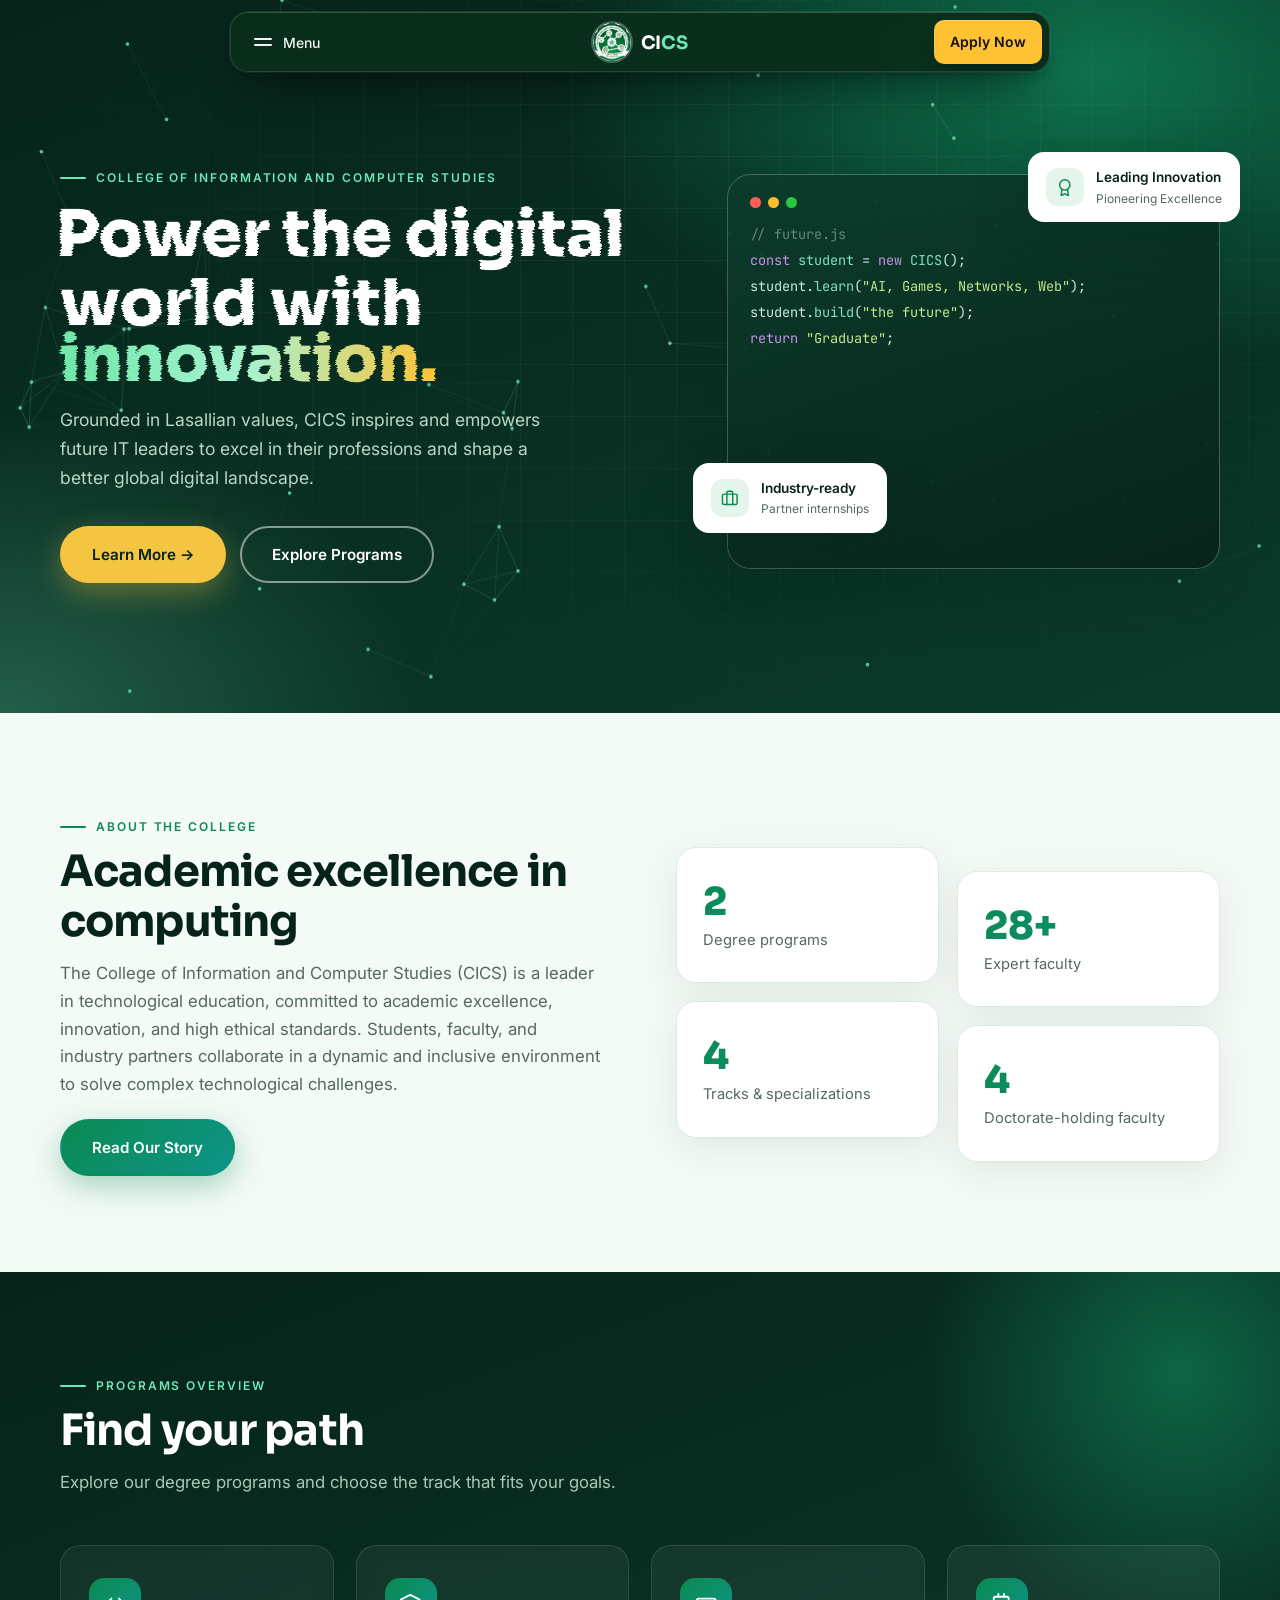
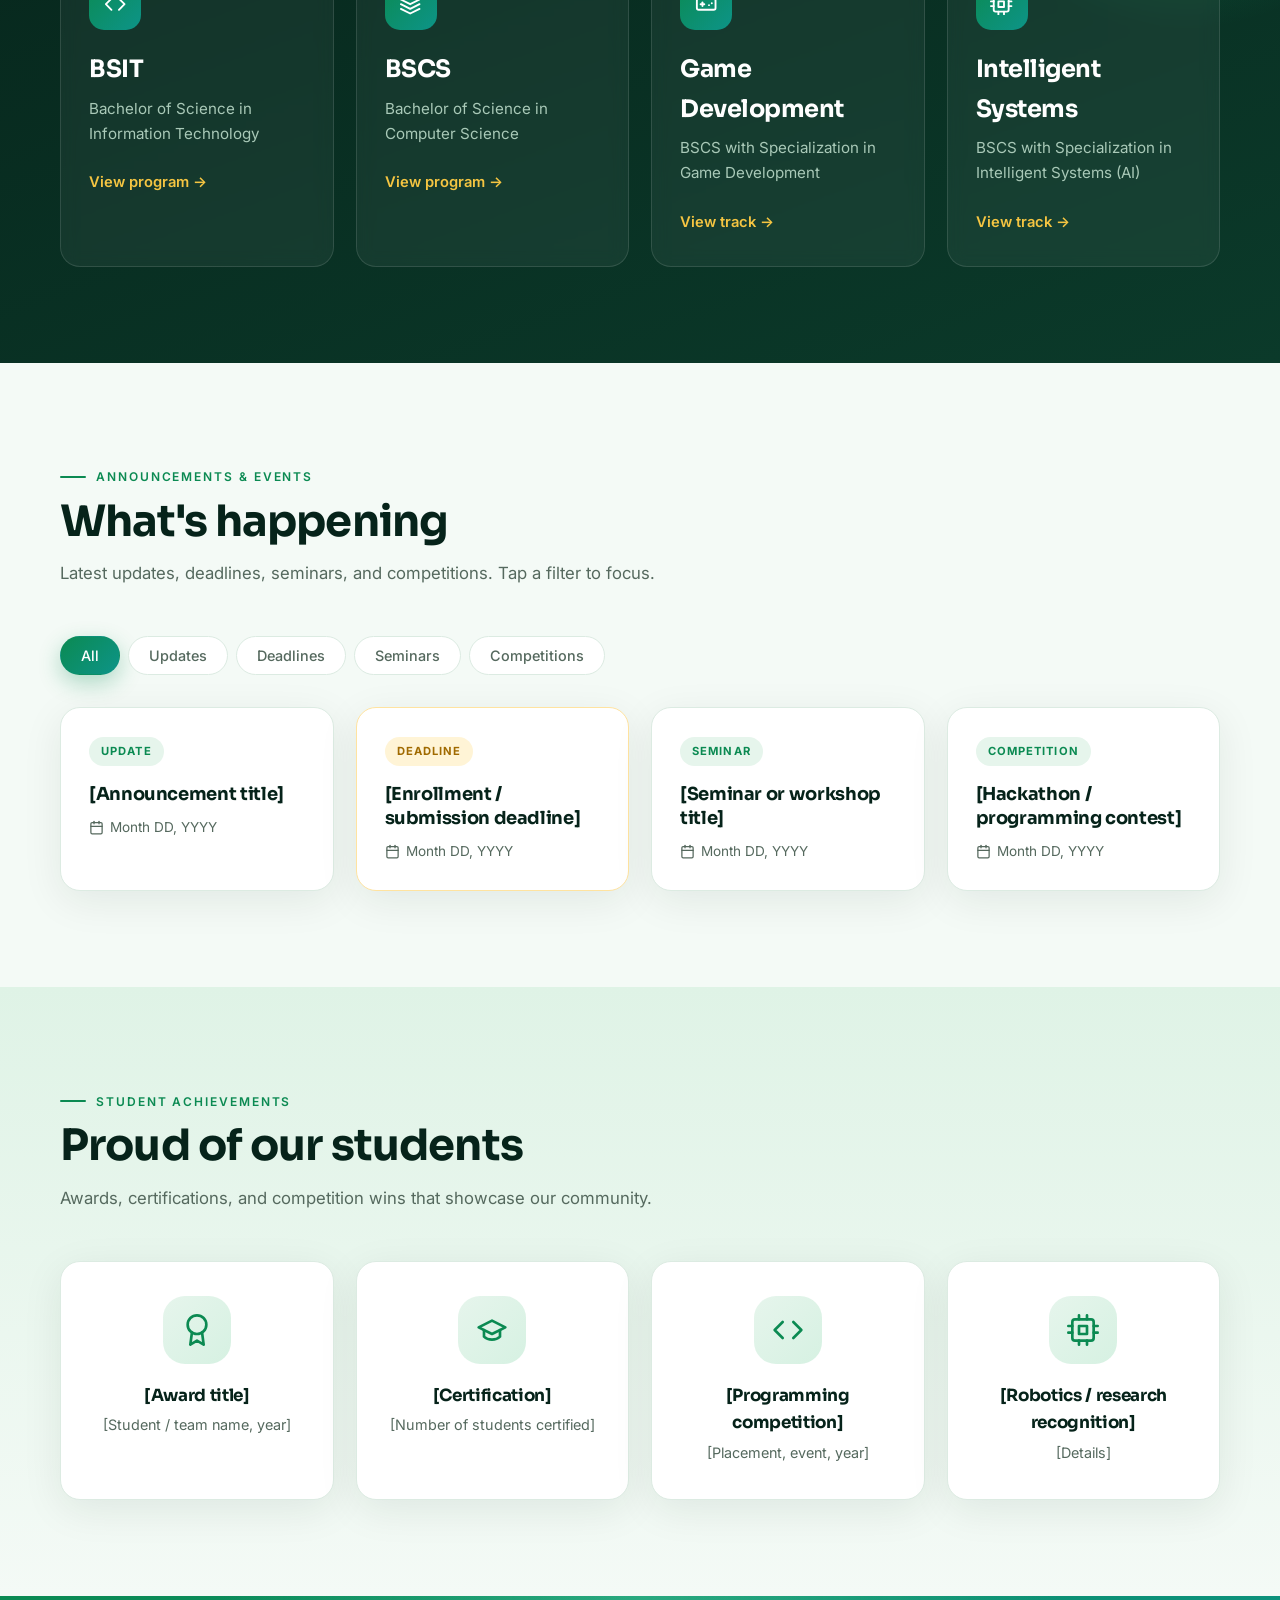
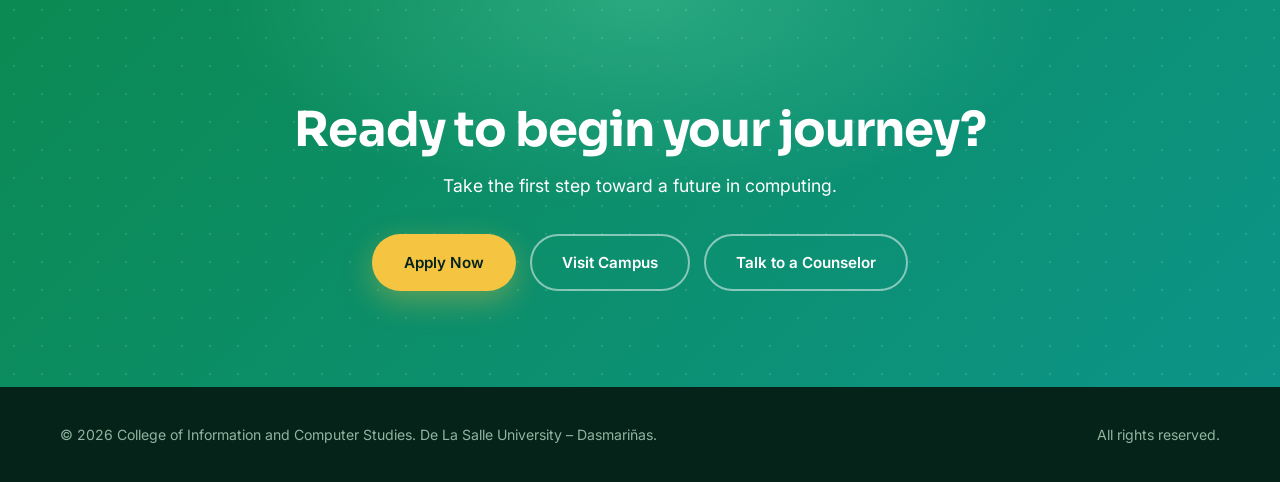
==== commit 87da0cff: "fix: improve scroll navigation and animation performance" ====
--- a/index.html
+++ b/index.html
@@ -137,7 +137,7 @@
     var base = {
       fontSize: 'clamp(2.4rem, 5vw, 4.1rem)', fontWeight: 800, fontFamily: 'Sora, sans-serif',
       fuzzRange: 16, baseIntensity: 0.15, hoverIntensity: 0.5, direction: 'horizontal',
-      sliceSize: 1, fps: 60, trigger: 'hover', intro: true, introDuration: 1400
+      sliceSize: 1, fps: 30, trigger: 'hover', intro: true, introDuration: 1400
     };
     var title = document.getElementById('heroTitle');
     FuzzyText(document.getElementById('fz1'), 'Power the digital', Object.assign({}, base, { color: '#ffffff' }));
--- a/styles.css
+++ b/styles.css
@@ -66,7 +66,7 @@
 #toast.show { opacity: 1; transform: translate(-50%, 0); }
 
 /* Canvas background in heroes */
-canvas.fx { position: absolute; inset: 0; width: 100%; height: 100%; pointer-events: auto; z-index: 0; }
+canvas.fx { position: absolute; inset: 0; width: 100%; height: 100%; pointer-events: none; z-index: 0; }
 .hero > .container, .page-hero > .container { z-index: 1; }
 
 /* Spotlight on cards (injected by script.js) */
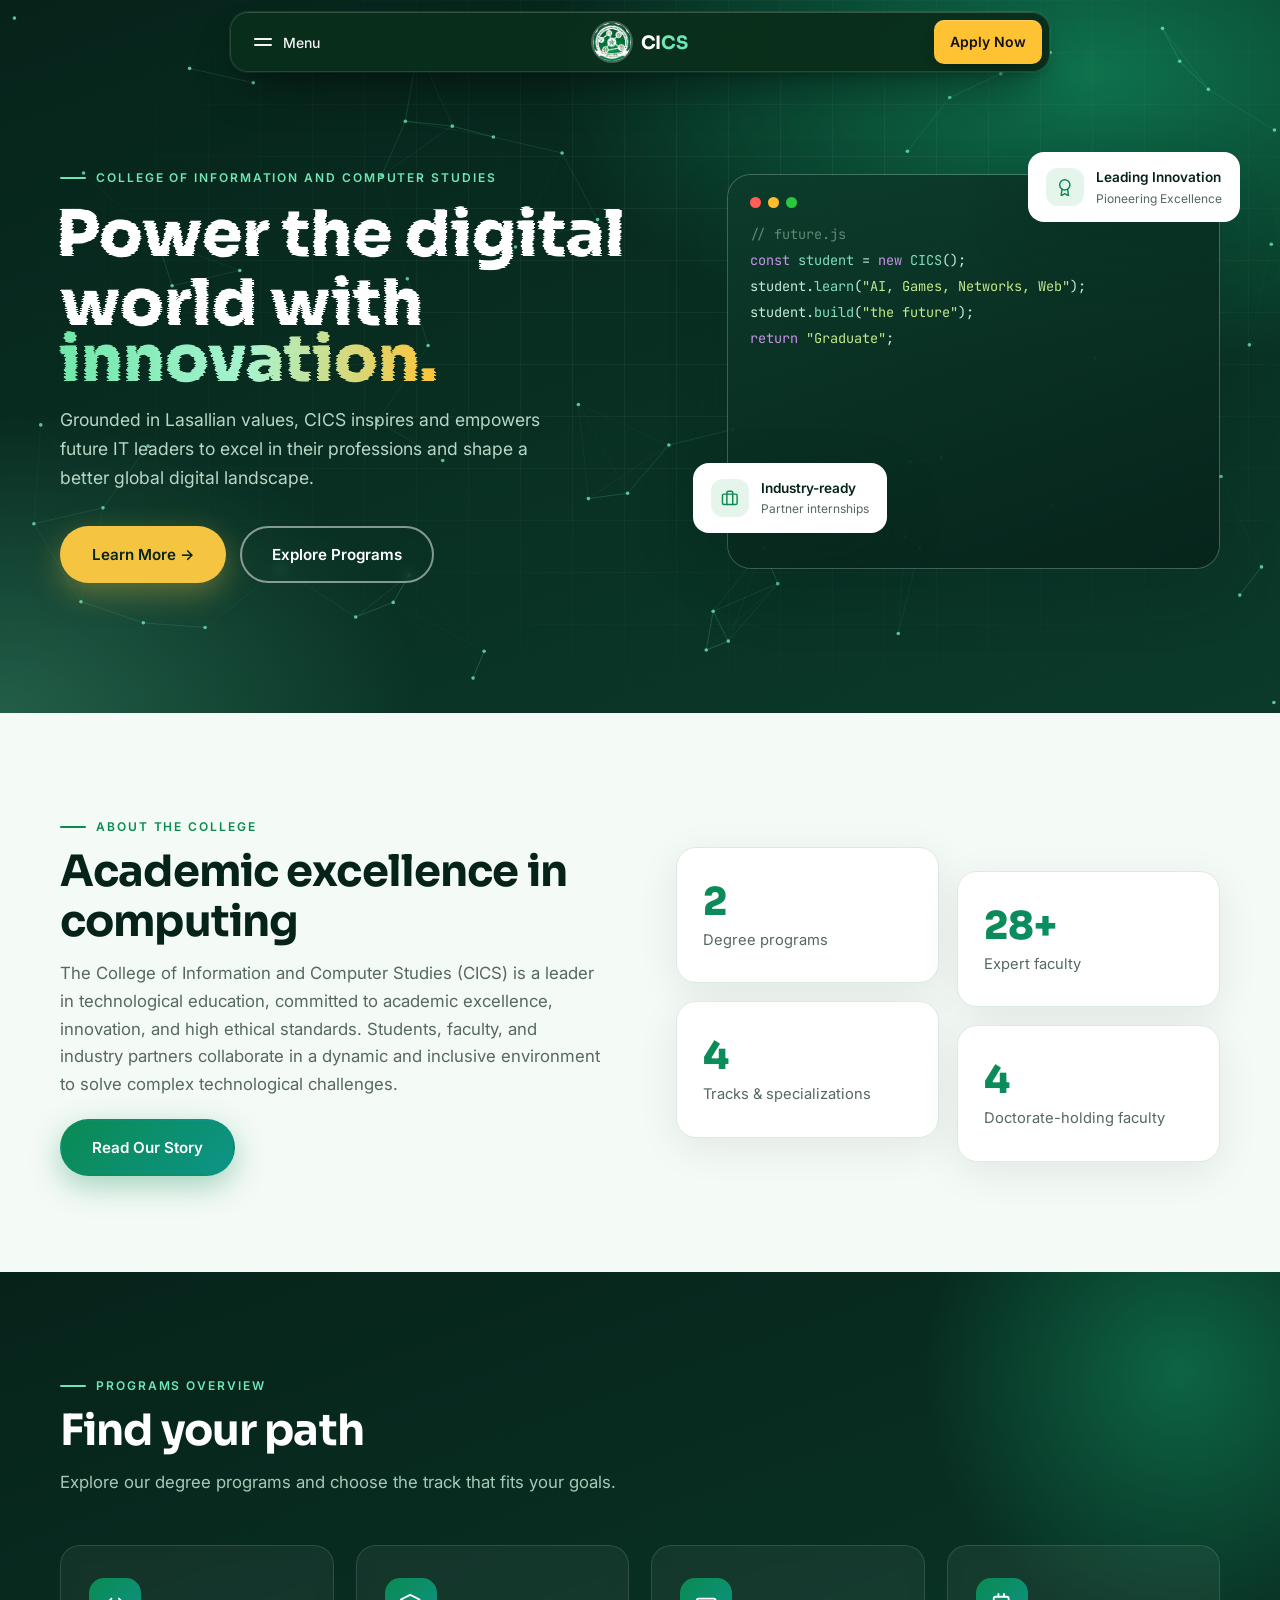
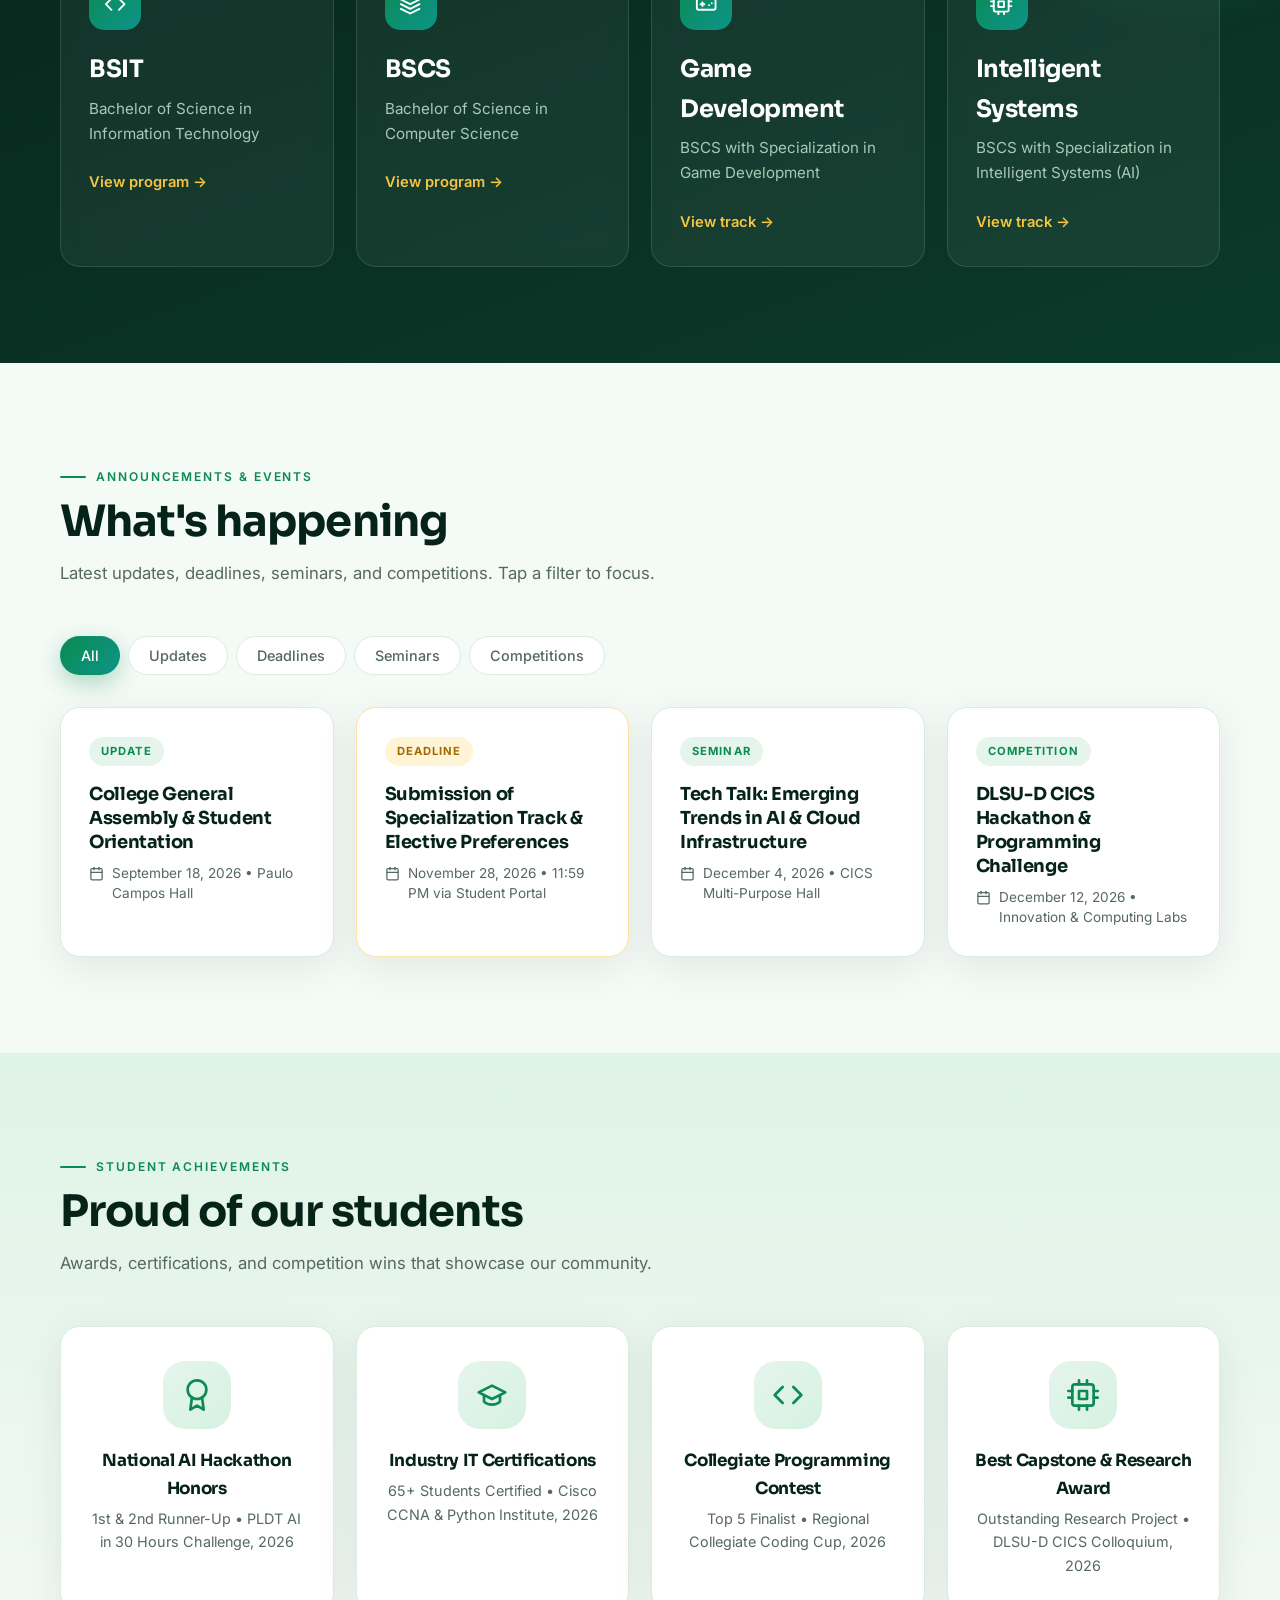
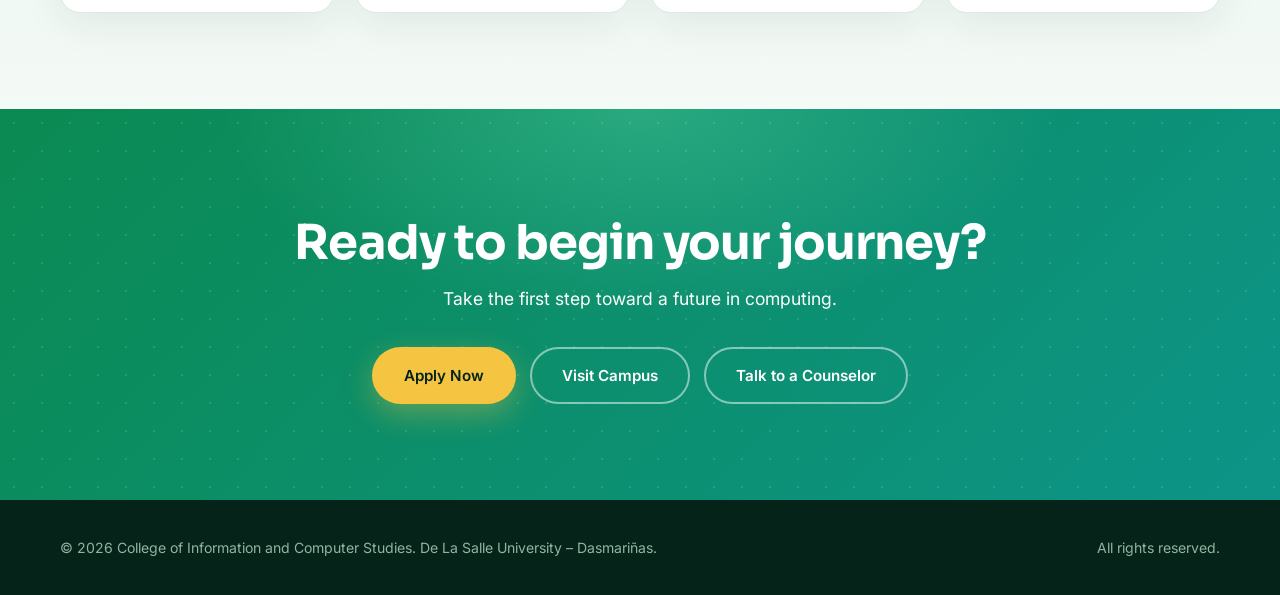
==== commit ff7ff91a: "final and polish of home page" ====
--- a/index.html
+++ b/index.html
@@ -90,10 +90,10 @@
       <button data-filter="competition">Competitions</button>
     </div>
     <div class="ann-grid">
-      <article class="card" data-cat="update"><span class="tag">Update</span><h3>[Announcement title]</h3><time>Month DD, YYYY</time></article>
-      <article class="card deadline" data-cat="deadline"><span class="tag">Deadline</span><h3>[Enrollment / submission deadline]</h3><time>Month DD, YYYY</time></article>
-      <article class="card" data-cat="seminar"><span class="tag">Seminar</span><h3>[Seminar or workshop title]</h3><time>Month DD, YYYY</time></article>
-      <article class="card" data-cat="competition"><span class="tag">Competition</span><h3>[Hackathon / programming contest]</h3><time>Month DD, YYYY</time></article>
+      <article class="card" data-cat="update"><span class="tag">Update</span><h3>College General Assembly &amp; Student Orientation</h3><time>September 18, 2026 &bull; Paulo Campos Hall</time></article>
+      <article class="card deadline" data-cat="deadline"><span class="tag">Deadline</span><h3>Submission of Specialization Track &amp; Elective Preferences</h3><time>November 28, 2026 &bull; 11:59 PM via Student Portal</time></article>
+      <article class="card" data-cat="seminar"><span class="tag">Seminar</span><h3>Tech Talk: Emerging Trends in AI &amp; Cloud Infrastructure</h3><time>December 4, 2026 &bull; CICS Multi-Purpose Hall</time></article>
+      <article class="card" data-cat="competition"><span class="tag">Competition</span><h3>DLSU-D CICS Hackathon &amp; Programming Challenge</h3><time>December 12, 2026 &bull; Innovation &amp; Computing Labs</time></article>
     </div>
   </div>
 </section>
@@ -105,10 +105,10 @@
     <h2>Proud of our students</h2>
     <p class="lead">Awards, certifications, and competition wins that showcase our community.</p>
     <div class="ach-grid">
-      <div class="ach-item"><div class="icon"><svg class="i" viewBox="0 0 24 24" aria-hidden="true"><circle cx="12" cy="8" r="7"/><polyline points="8.21 13.89 7 23 12 20 17 23 15.79 13.88"/></svg></div><h3>[Award title]</h3><p>[Student / team name, year]</p></div>
-      <div class="ach-item"><div class="icon"><svg class="i" viewBox="0 0 24 24" aria-hidden="true"><path d="M22 10 12 5 2 10l10 5 10-5z"/><path d="M6 12v5c3 3 9 3 12 0v-5"/></svg></div><h3>[Certification]</h3><p>[Number of students certified]</p></div>
-      <div class="ach-item"><div class="icon"><svg class="i" viewBox="0 0 24 24" aria-hidden="true"><polyline points="16 18 22 12 16 6"/><polyline points="8 6 2 12 8 18"/></svg></div><h3>[Programming competition]</h3><p>[Placement, event, year]</p></div>
-      <div class="ach-item"><div class="icon"><svg class="i" viewBox="0 0 24 24" aria-hidden="true"><rect x="4" y="4" width="16" height="16" rx="2"/><rect x="9" y="9" width="6" height="6"/><path d="M9 1v3M15 1v3M9 20v3M15 20v3M20 9h3M20 14h3M1 9h3M1 14h3"/></svg></div><h3>[Robotics / research recognition]</h3><p>[Details]</p></div>
+      <div class="ach-item"><div class="icon"><svg class="i" viewBox="0 0 24 24" aria-hidden="true"><circle cx="12" cy="8" r="7"/><polyline points="8.21 13.89 7 23 12 20 17 23 15.79 13.88"/></svg></div><h3>National AI Hackathon Honors</h3><p>1st &amp; 2nd Runner-Up &bull; PLDT AI in 30 Hours Challenge, 2026</p></div>
+      <div class="ach-item"><div class="icon"><svg class="i" viewBox="0 0 24 24" aria-hidden="true"><path d="M22 10 12 5 2 10l10 5 10-5z"/><path d="M6 12v5c3 3 9 3 12 0v-5"/></svg></div><h3>Industry IT Certifications</h3><p>65+ Students Certified &bull; Cisco CCNA &amp; Python Institute, 2026</p></div>
+      <div class="ach-item"><div class="icon"><svg class="i" viewBox="0 0 24 24" aria-hidden="true"><polyline points="16 18 22 12 16 6"/><polyline points="8 6 2 12 8 18"/></svg></div><h3>Collegiate Programming Contest</h3><p>Top 5 Finalist &bull; Regional Collegiate Coding Cup, 2026</p></div>
+      <div class="ach-item"><div class="icon"><svg class="i" viewBox="0 0 24 24" aria-hidden="true"><rect x="4" y="4" width="16" height="16" rx="2"/><rect x="9" y="9" width="6" height="6"/><path d="M9 1v3M15 1v3M9 20v3M15 20v3M20 9h3M20 14h3M1 9h3M1 14h3"/></svg></div><h3>Best Capstone &amp; Research Award</h3><p>Outstanding Research Project &bull; DLSU-D CICS Colloquium, 2026</p></div>
     </div>
   </div>
 </section>
@@ -119,7 +119,7 @@
     <h2>Ready to begin your journey?</h2>
     <p>Take the first step toward a future in computing.</p>
     <div class="cta-btns">
-      <a href="#" class="btn btn-primary">Apply Now</a>
+      <a href="services.html#enrollment" class="btn btn-primary">Apply Now</a>
       <a href="contact.html#map" class="btn btn-outline">Visit Campus</a>
       <a href="contact.html#inquiry" class="btn btn-outline">Talk to a Counselor</a>
     </div>
--- a/styles.css
+++ b/styles.css
@@ -151,8 +151,8 @@
 .card.hide { display: none; }
 .card .tag { display: inline-block; font-size: .7rem; font-weight: 700; text-transform: uppercase; letter-spacing: .1em; padding: 5px 12px; border-radius: 999px; background: var(--tint); color: var(--blue); }
 .card h3 { margin: 16px 0 10px; color: var(--navy); font-size: 1.12rem; line-height: 1.35; }
-.card time { font-size: .85rem; color: var(--muted); display: flex; align-items: center; gap: 6px; }
-.card time::before { content: ""; width: 15px; height: 15px; background: url("data:image/svg+xml,%3Csvg xmlns='http://www.w3.org/2000/svg' viewBox='0 0 24 24' fill='none' stroke='%2355685d' stroke-width='2' stroke-linecap='round' stroke-linejoin='round'%3E%3Crect x='3' y='4' width='18' height='18' rx='2'/%3E%3Cline x1='16' y1='2' x2='16' y2='6'/%3E%3Cline x1='8' y1='2' x2='8' y2='6'/%3E%3Cline x1='3' y1='10' x2='21' y2='10'/%3E%3C/svg%3E") center/contain no-repeat; }
+.card time { font-size: .85rem; color: var(--muted); display: flex; align-items: flex-start; gap: 8px; line-height: 1.45; }
+.card time::before { content: ""; width: 15px; height: 15px; flex-shrink: 0; margin-top: 2px; background: url("data:image/svg+xml,%3Csvg xmlns='http://www.w3.org/2000/svg' viewBox='0 0 24 24' fill='none' stroke='%2355685d' stroke-width='2' stroke-linecap='round' stroke-linejoin='round'%3E%3Crect x='3' y='4' width='18' height='18' rx='2'/%3E%3Cline x1='16' y1='2' x2='16' y2='6'/%3E%3Cline x1='8' y1='2' x2='8' y2='6'/%3E%3Cline x1='3' y1='10' x2='21' y2='10'/%3E%3C/svg%3E") center/contain no-repeat; }
 .card.deadline .tag { background: #fff4d6; color: #a06a00; }
 .card.deadline { border-color: #ffe3a0; }
 
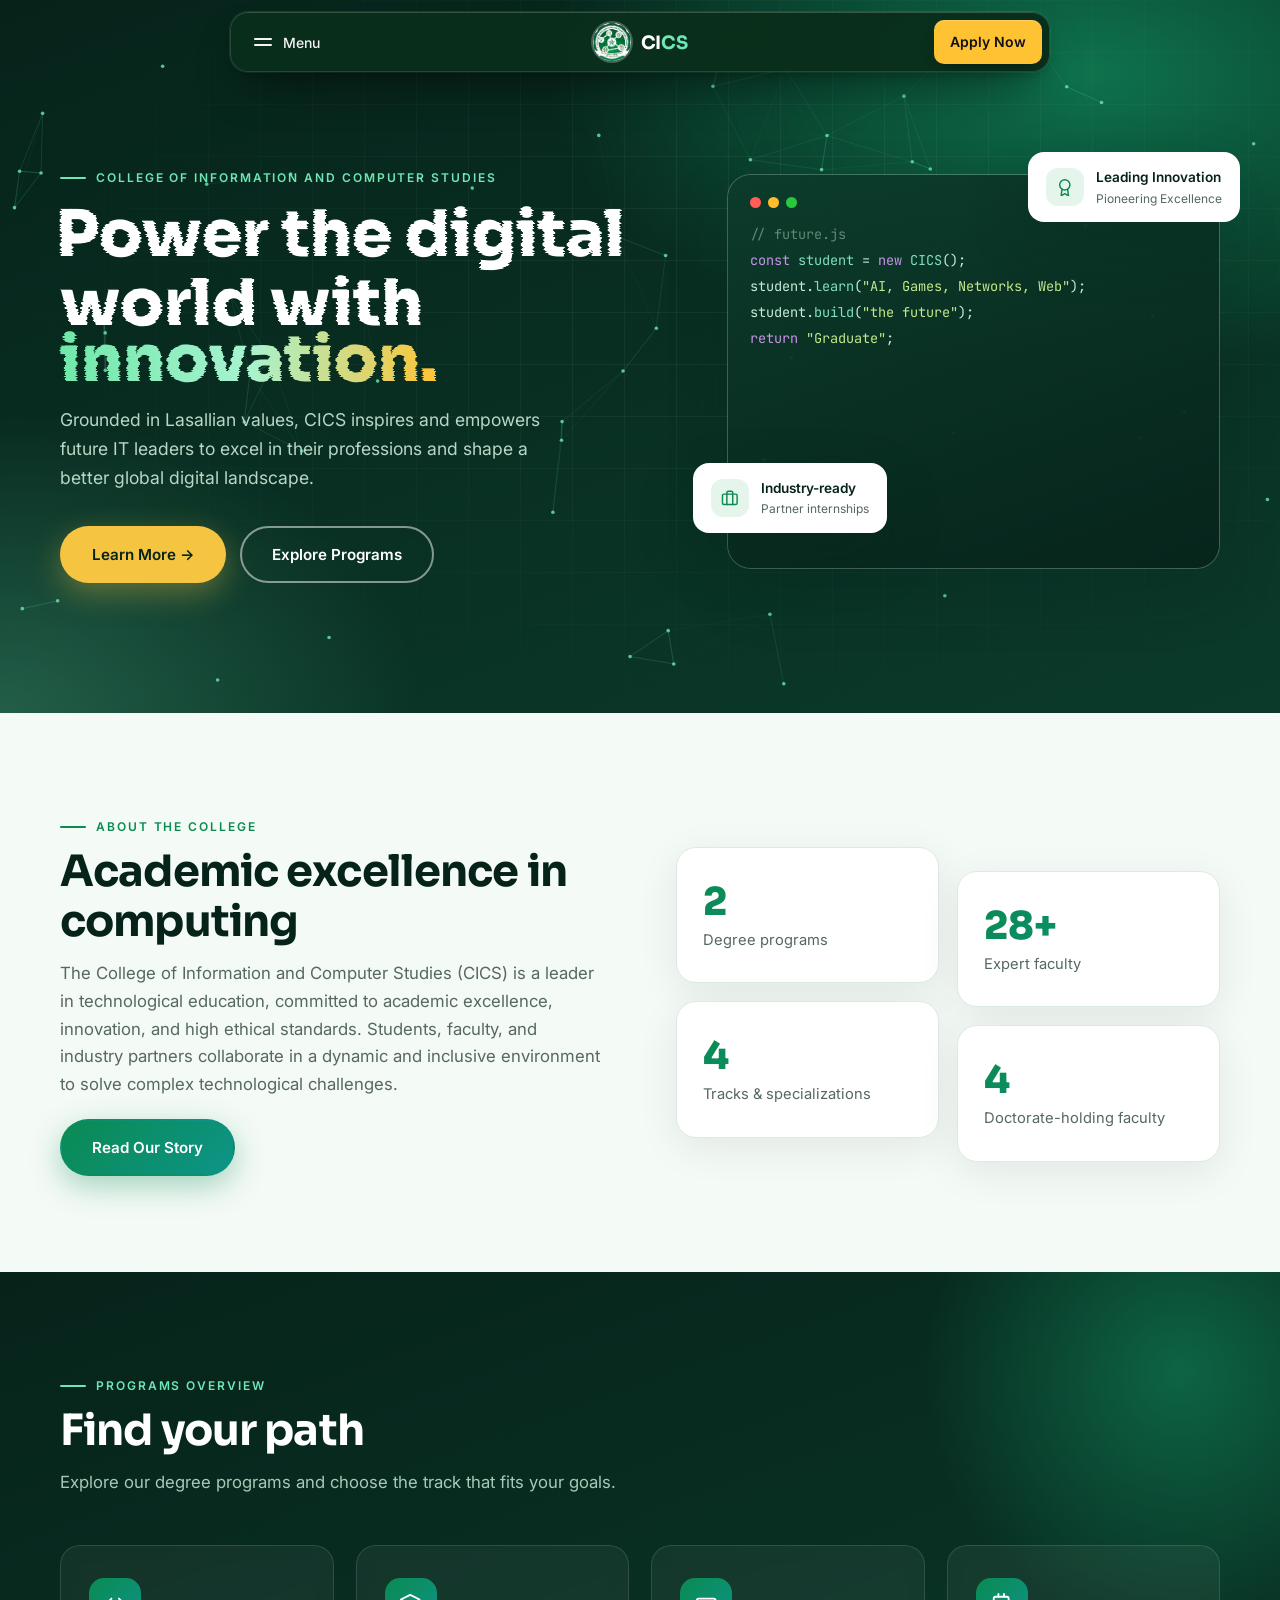
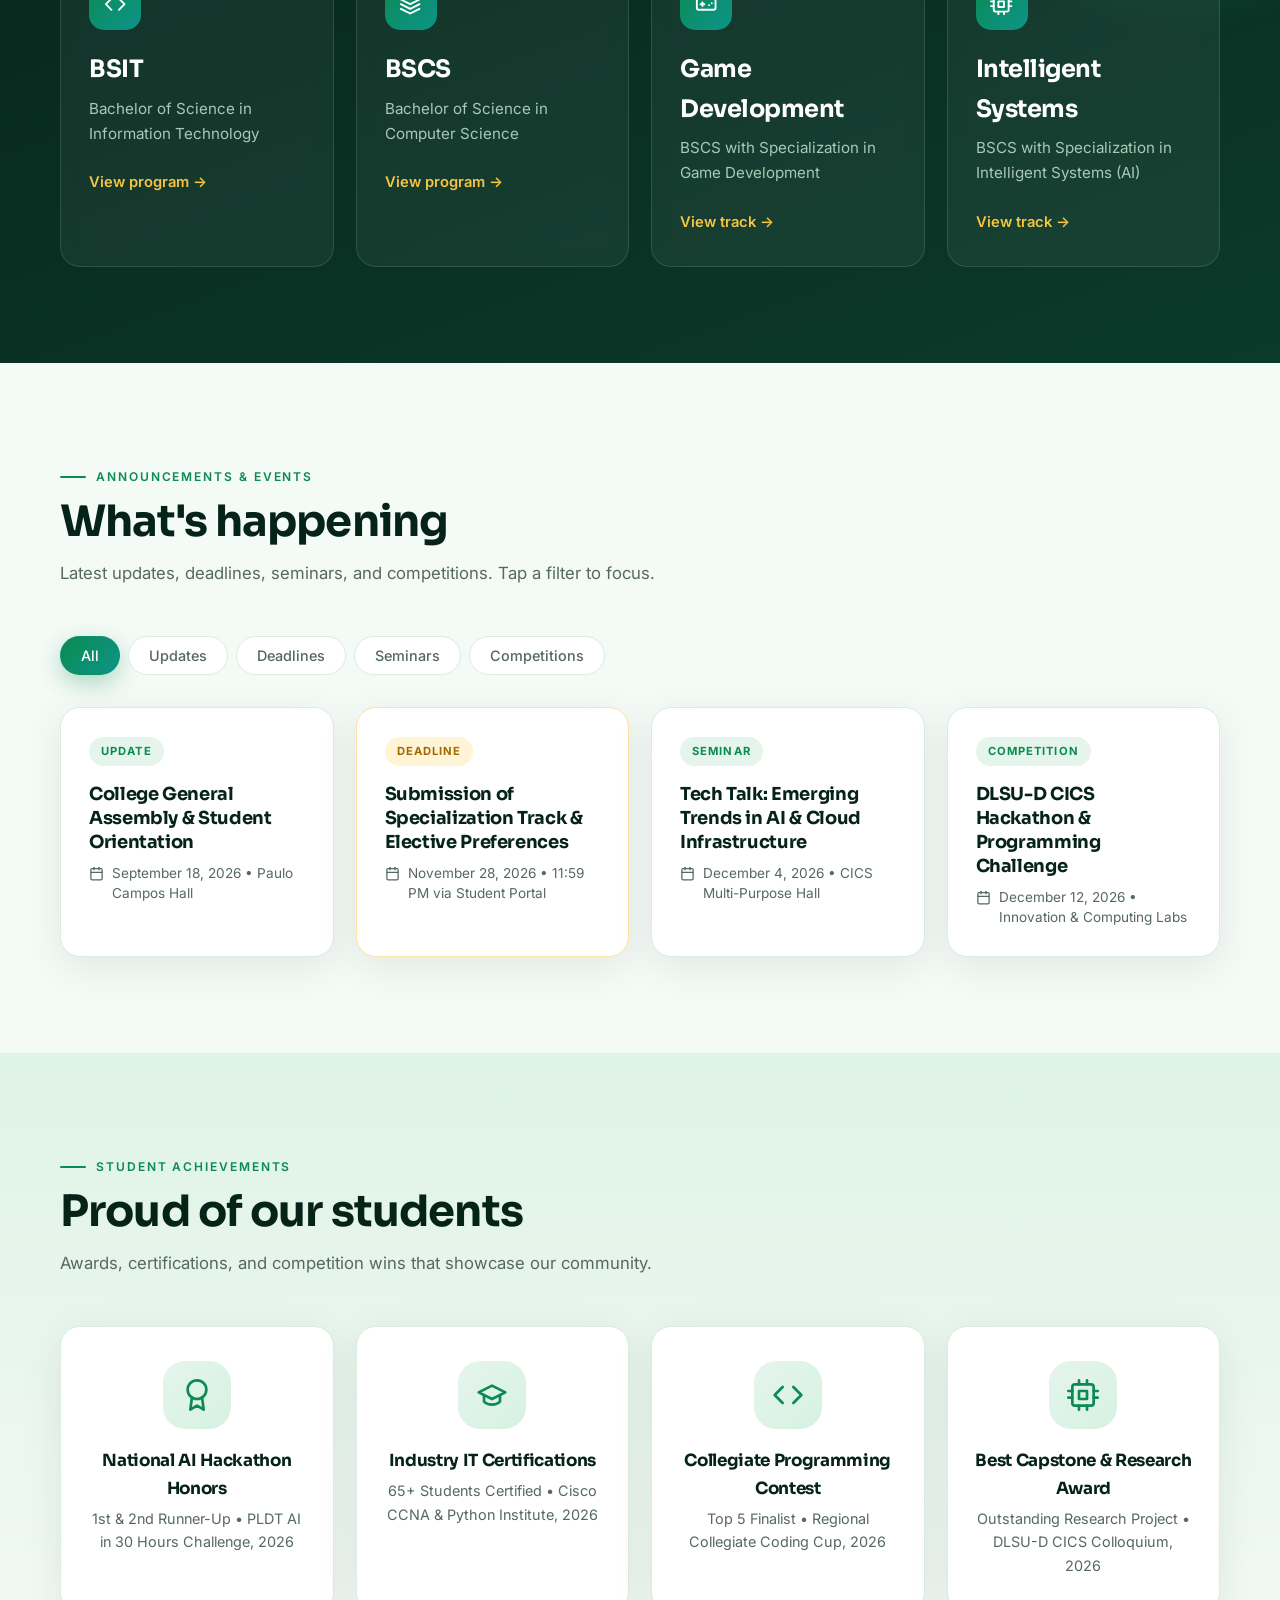
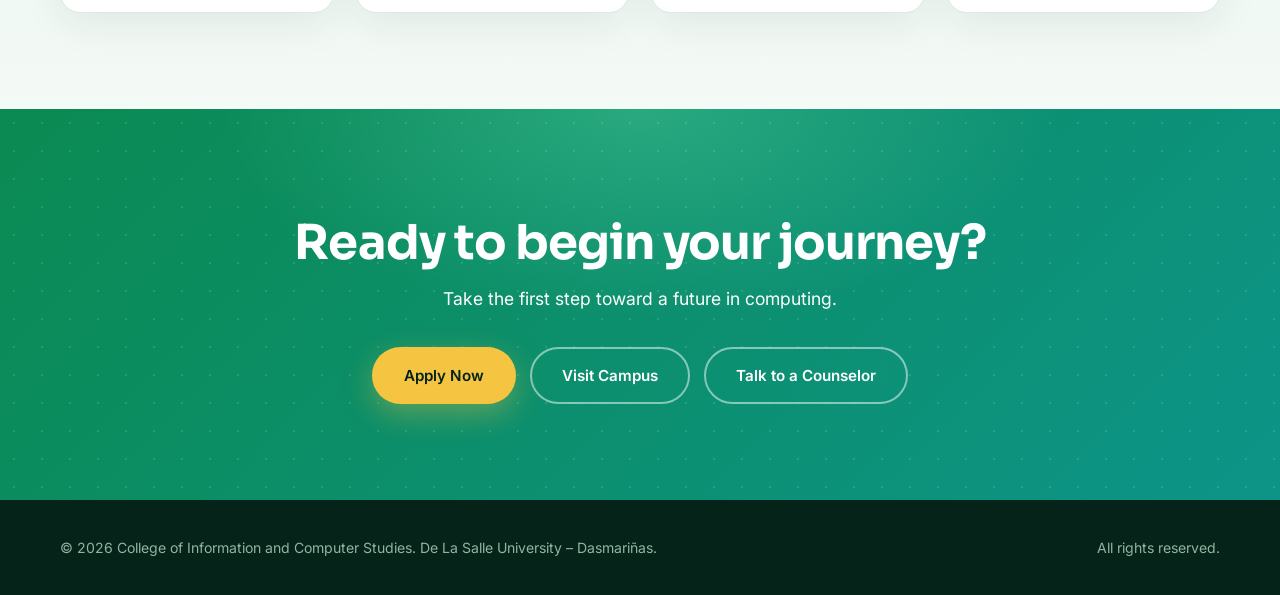
==== commit 4e8b2b3c: "add this" ====
--- a/index.html
+++ b/index.html
@@ -4,6 +4,7 @@
   <meta charset="UTF-8">
   <meta name="viewport" content="width=device-width, initial-scale=1">
   <title>College of Information and Computer Studies</title>
+  <link rel="icon" type="image/jpeg" href="photos/logo.jpg">
   <link rel="stylesheet" href="styles.css">
   <link rel="stylesheet" href="cardnav.css">
 </head>
--- a/styles.css
+++ b/styles.css
@@ -207,3 +207,21 @@
 svg.i { width: 1em; height: 1em; fill: none; stroke: currentColor; stroke-width: 2; stroke-linecap: round; stroke-linejoin: round; flex: none; }
 .ic, .icon, .club .top { color: #fff; }
 .val .ic, .mini .ic, .ach-item .icon, .acc summary .ic, .float .ic { color: var(--blue); }
+
+/* Career chips inside track cards (spacing fix) */
+.mini .more-info .chips {
+  display: flex;
+  flex-wrap: wrap;
+  gap: 8px;
+  margin-top: 10px;
+}
+.mini .more-info .chips span {
+  display: inline-block;
+  padding: 6px 12px;
+  border-radius: 999px;
+  background: var(--tint);
+  color: var(--blue);
+  font-size: .8rem;
+  font-weight: 500;
+  line-height: 1.3;
+}
